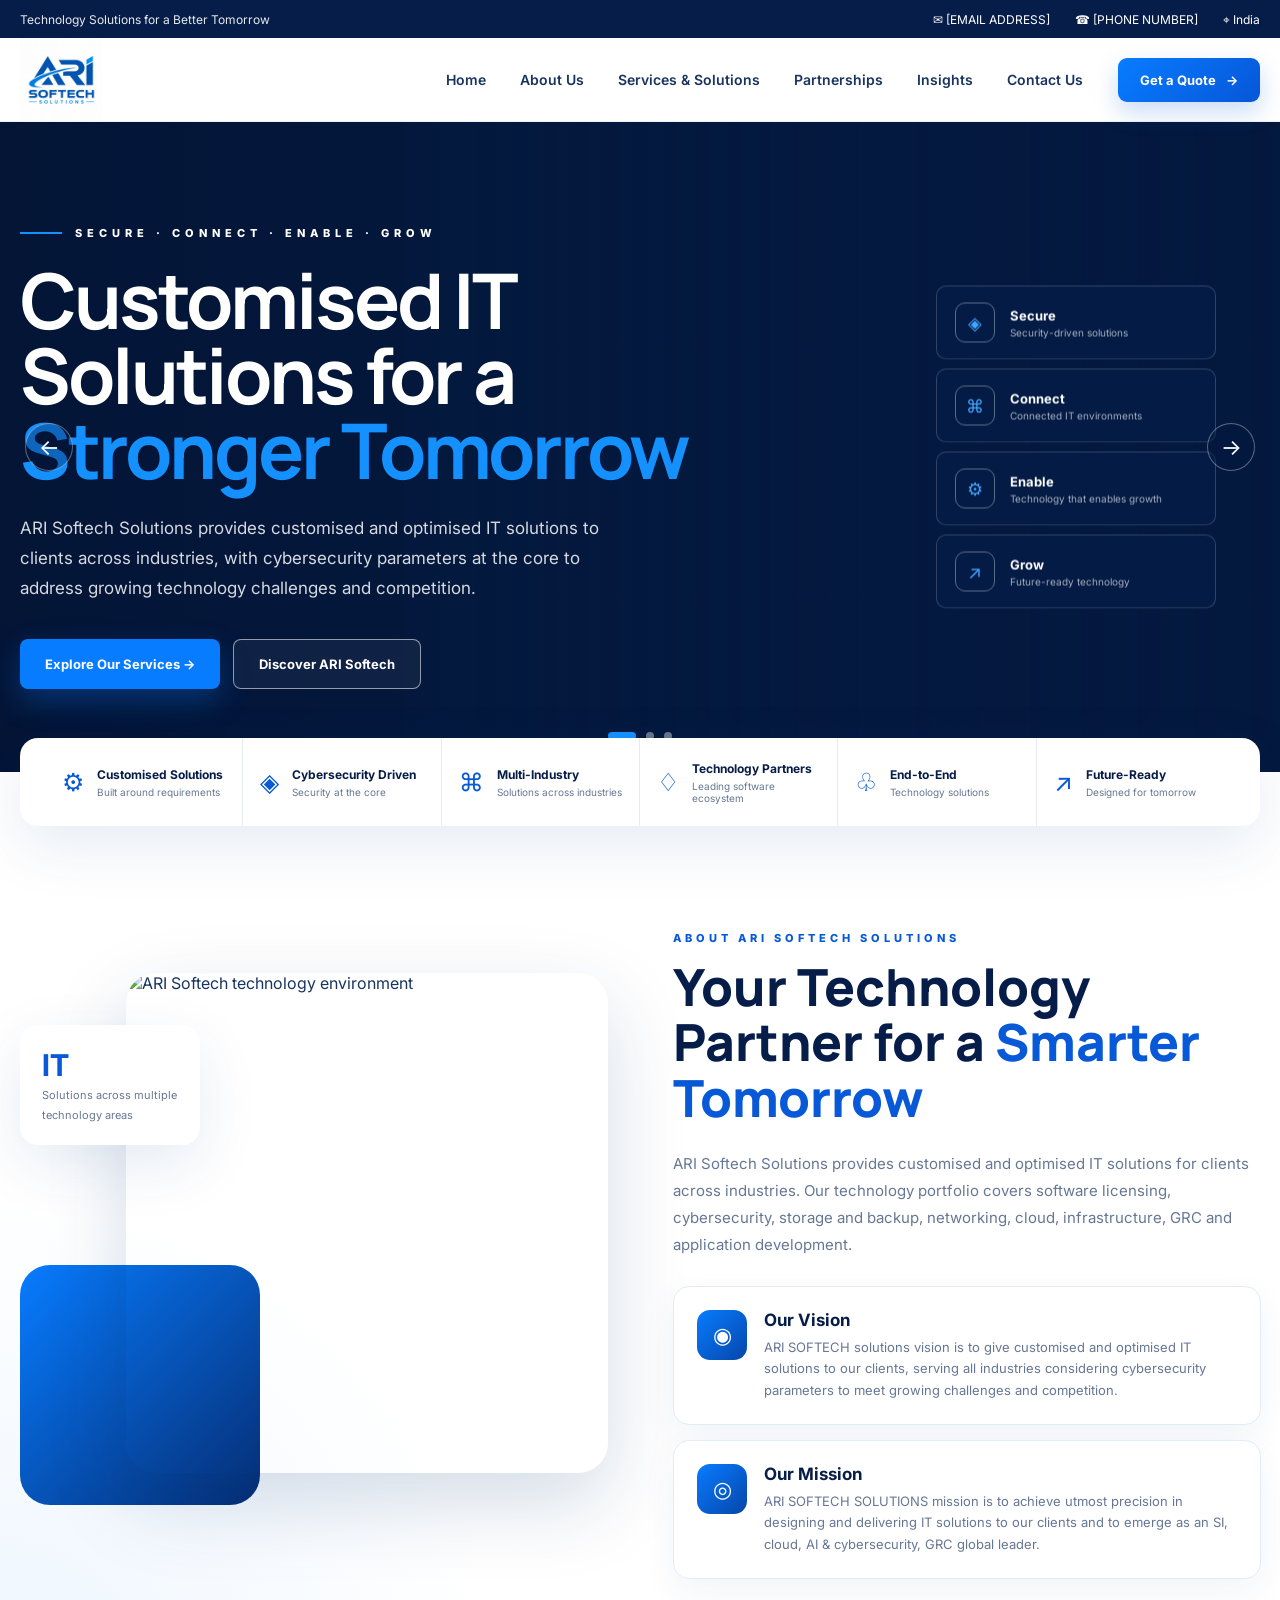
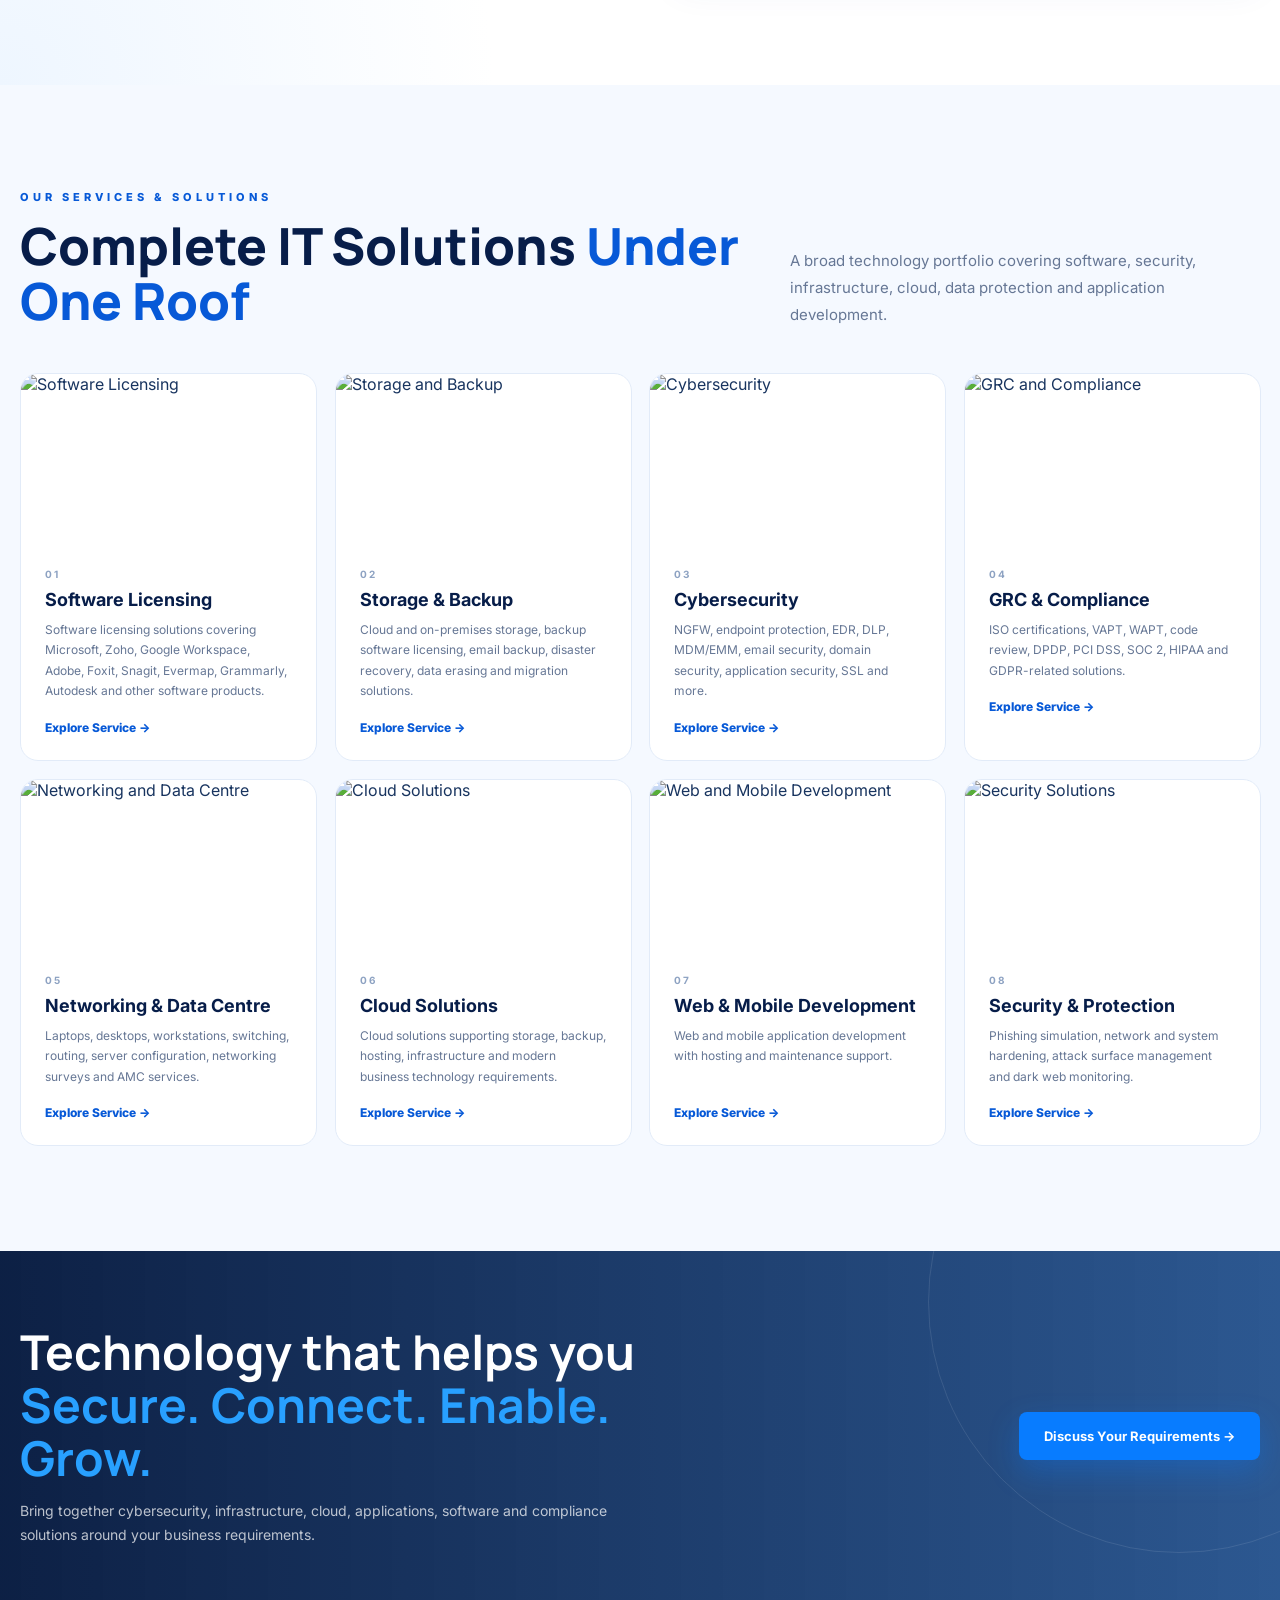
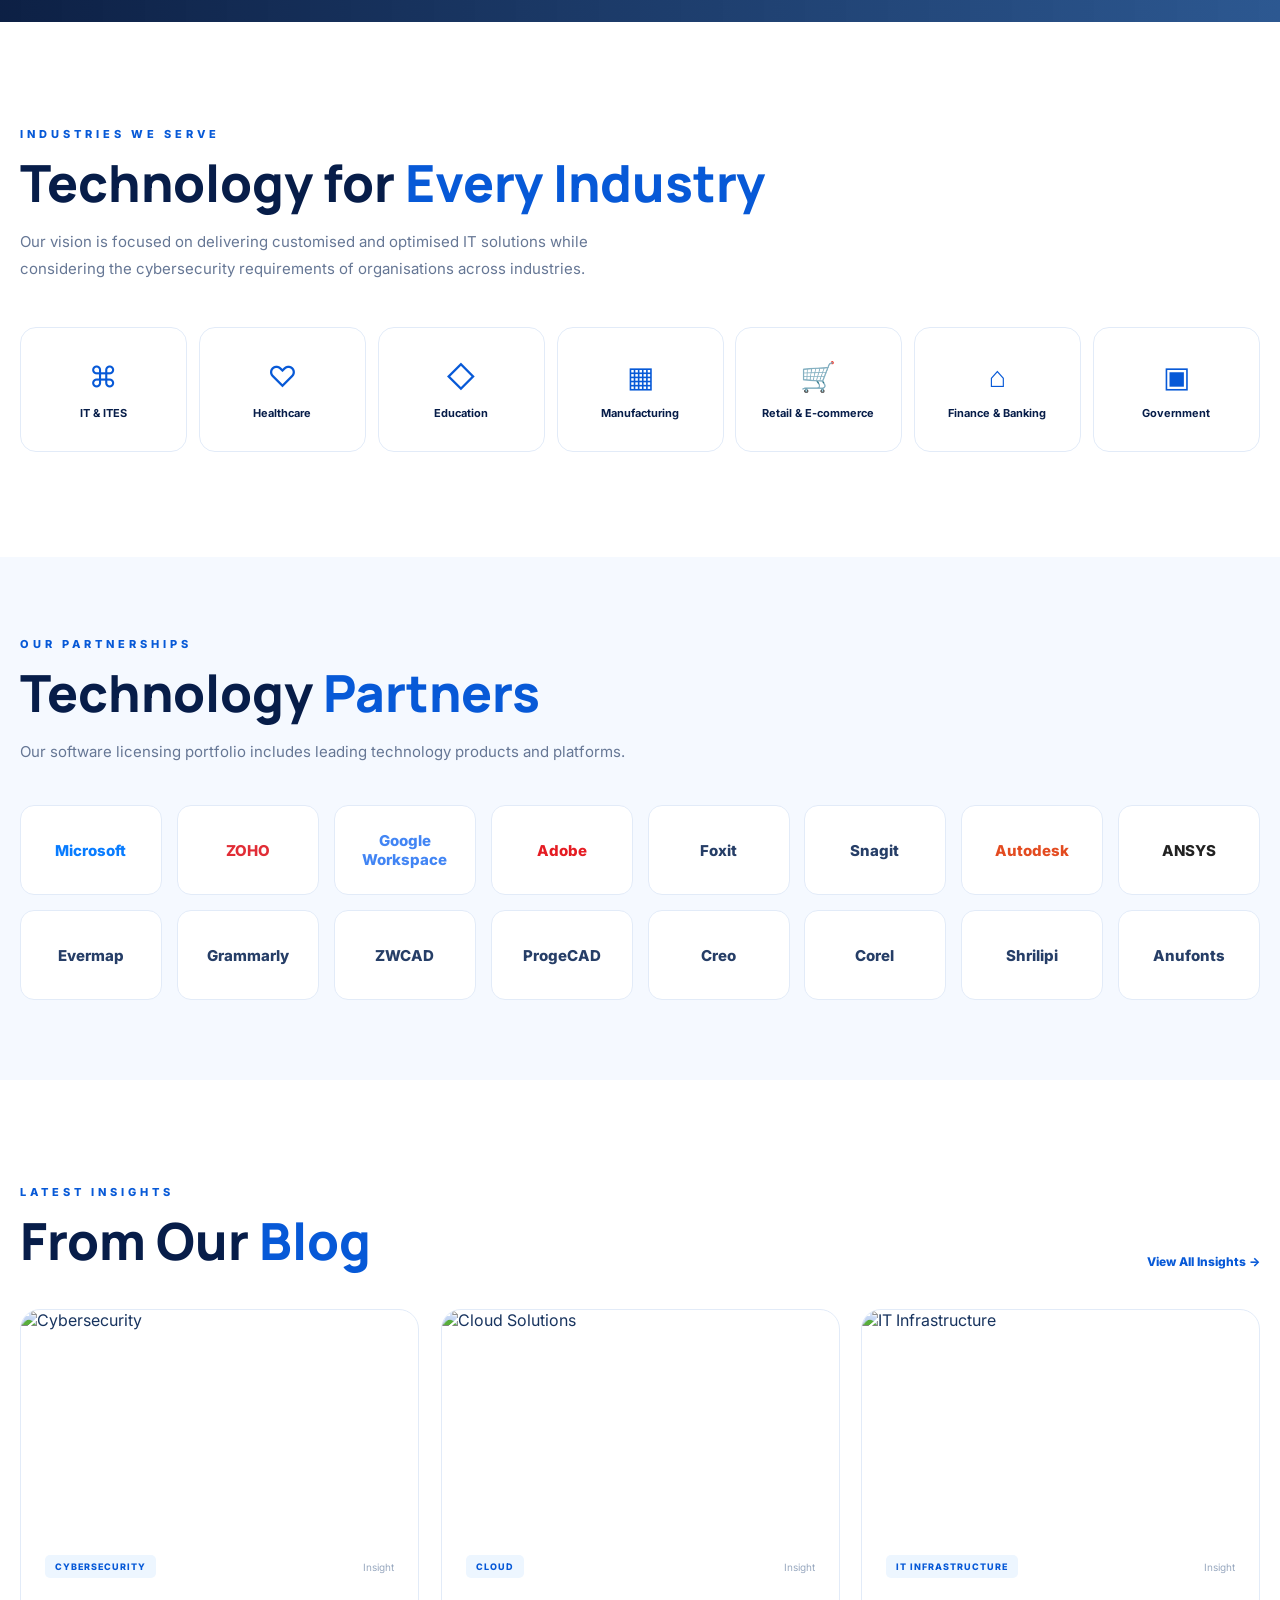
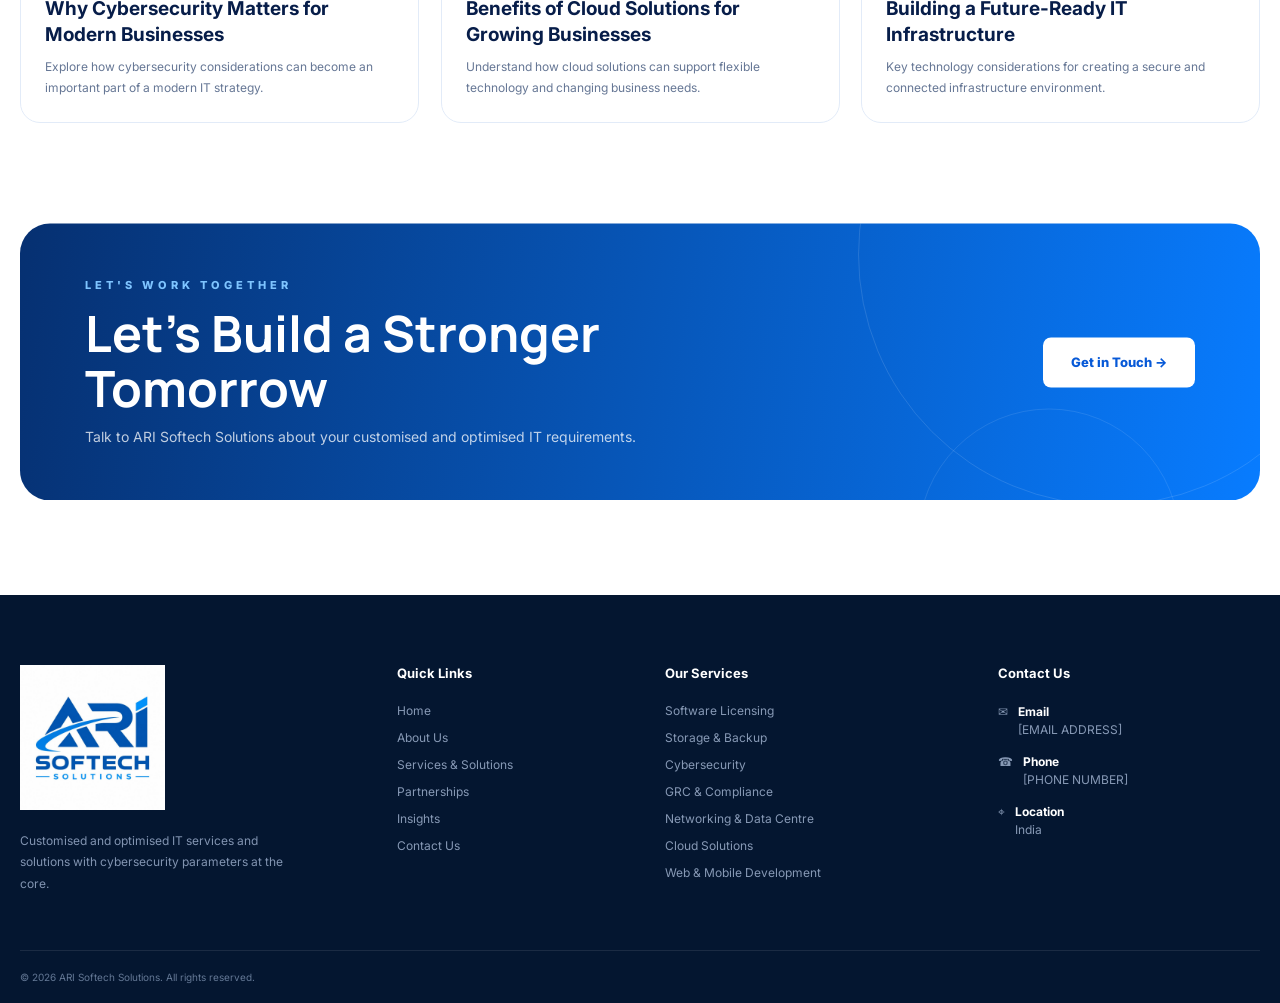
==== index.html @ 176eca0f "first commit" ====
<!DOCTYPE html>
<html lang="en">
<head>
<meta charset="UTF-8">
<meta name="viewport" content="width=device-width, initial-scale=1.0">

<title>ARI Softech Solutions | IT Solutions, Cybersecurity & Cloud</title>

<meta name="description"
content="ARI Softech Solutions provides customised and optimised IT solutions across software licensing, cybersecurity, cloud, infrastructure, GRC and application development.">

<link rel="preconnect" href="https://fonts.googleapis.com">
<link rel="preconnect" href="https://fonts.gstatic.com" crossorigin>
<link href="https://fonts.googleapis.com/css2?family=Inter:wght@400;500;600;700;800&family=Manrope:wght@500;600;700;800&display=swap" rel="stylesheet">

<style>

/* =========================================================
   ROOT
========================================================= */

:root{
    --primary:#0759d7;
    --primary-dark:#06347e;
    --blue:#087cff;
    --navy:#071d49;
    --dark:#061735;
    --text:#18345f;
    --muted:#667795;
    --light:#f4f8ff;
    --white:#ffffff;
    --border:#e2ebf8;
    --shadow:0 20px 60px rgba(7,65,145,.10);
    --radius:22px;
    --container:1240px;
}

*{
    margin:0;
    padding:0;
    box-sizing:border-box;
}

html{
    scroll-behavior:smooth;
}

body{
    font-family:"Inter",sans-serif;
    color:var(--text);
    background:#fff;
    overflow-x:hidden;
}

img{
    max-width:100%;
    display:block;
}

a{
    text-decoration:none;
    color:inherit;
}

button{
    font-family:inherit;
}

.container{
    width:min(var(--container), calc(100% - 40px));
    margin:auto;
}

.section{
    padding:105px 0;
}

.section-label{
    color:var(--primary);
    font-size:11px;
    font-weight:800;
    letter-spacing:4px;
    text-transform:uppercase;
    margin-bottom:14px;
}

.section-title{
    font-family:"Manrope",sans-serif;
    font-size:clamp(32px,4vw,52px);
    line-height:1.08;
    color:var(--navy);
    font-weight:800;
}

.section-title span{
    color:var(--primary);
}

.section-text{
    color:var(--muted);
    line-height:1.8;
    font-size:15px;
}


/* =========================================================
   TOP BAR
========================================================= */

.topbar{
    height:38px;
    background:var(--navy);
    color:#fff;
    font-size:12px;
}

.topbar-inner{
    height:100%;
    display:flex;
    align-items:center;
    justify-content:space-between;
}

.top-left{
    opacity:.9;
}

.top-right{
    display:flex;
    gap:25px;
    align-items:center;
}

.top-right span{
    display:flex;
    gap:7px;
    align-items:center;
}


/* =========================================================
   NAVBAR
========================================================= */

.navbar{
    height:84px;
    background:#fff;
    position:sticky;
    top:0;
    z-index:1000;
    border-bottom:1px solid #edf2f8;
    transition:
        height .35s ease,
        box-shadow .35s ease,
        background .35s ease;
}

.nav-inner{
    height:100%;
    display:flex;
    align-items:center;
    justify-content:space-between;
}

.logo{
    width: 83px;
    display:flex;
}

.logo img{
    width:100%;
    height:auto;
}

.nav-links{
    display:flex;
    align-items:center;
    gap:34px;
    margin-left:auto;
    margin-right:35px;
}

.nav-links a{
    font-size:14px;
    font-weight:600;
    color:#18345f;
    position:relative;
    padding:32px 0;
}

.nav-links a::after{
    content:"";
    position:absolute;
    left:0;
    bottom:23px;
    width:0;
    height:3px;
    background:var(--primary);
    border-radius:5px;
    transition:.3s;
}

.nav-links a:hover,
.nav-links a.active{
    color:var(--primary);
}

.nav-links a:hover::after,
.nav-links a.active::after{
    width:100%;
}

.nav-cta{
    display:inline-flex;
    align-items:center;
    gap:10px;
    background:linear-gradient(135deg,#087cff,#0756d8);
    color:#fff;
    padding:14px 22px;
    border-radius:9px;
    font-size:13px;
    font-weight:700;
    box-shadow:0 10px 25px rgba(7,89,215,.22);
    transition:.3s;
}

.nav-cta:hover{
    transform:translateY(-2px);
    box-shadow:0 15px 30px rgba(7,89,215,.3);
}

.menu-toggle{
    display:none;
    width:44px;
    height:44px;
    border:1px solid var(--border);
    background:#fff;
    border-radius:10px;
    cursor:pointer;
}

.menu-toggle span{
    display:block;
    width:21px;
    height:2px;
    background:var(--navy);
    margin:5px auto;
}


/* =========================================================
   HERO SLIDER
========================================================= */

.hero{
    position:relative;
    min-height:650px;
    overflow:hidden;
    background:#061a42;
}

.hero-slide{
    position:absolute;
    inset:0;
    opacity:0;
    visibility:hidden;
    transition:opacity .7s ease;
}

.hero-slide.active{
    opacity:1;
    visibility:visible;
}

.hero-bg{
    position:absolute;
    inset:0;
    background-size:cover;
    background-position:center;
    transform:scale(1.02);
}

.hero-bg::after{
    content:"";
    position:absolute;
    inset:0;
    background:
        linear-gradient(90deg,
        rgba(4,20,53,.97) 0%,
        rgba(4,25,61,.92) 38%,
        rgba(4,25,61,.40) 67%,
        rgba(4,25,61,.72) 100%);
}

.hero-content{
    position:relative;
    z-index:2;
    min-height:650px;
    display:flex;
    align-items:center;
}

.hero-copy{
    width:58%;
    color:#fff;
    padding-top:20px;
}

.hero-label{
    display:flex;
    align-items:center;
    gap:13px;
    font-size:11px;
    font-weight:800;
    letter-spacing:5px;
    text-transform:uppercase;
    margin-bottom:22px;
}

.hero-label::before{
    content:"";
    width:42px;
    height:2px;
    background:#1590ff;
}

.hero h1{
    font-family:"Manrope",sans-serif;
    font-size:clamp(44px,6vw,78px);
    line-height:.98;
    letter-spacing:-3px;
    margin-bottom:27px;
    max-width:800px;
}

.hero h1 span{
    color:#1591ff;
}

.hero-description{
    font-size:17px;
    line-height:1.75;
    max-width:620px;
    color:rgba(255,255,255,.84);
    margin-bottom:35px;
}

.hero-buttons{
    display:flex;
    gap:13px;
    flex-wrap:wrap;
}

.btn{
    display:inline-flex;
    align-items:center;
    justify-content:center;
    gap:11px;
    padding:16px 25px;
    border-radius:8px;
    font-size:13px;
    font-weight:700;
    transition:.3s;
}

.btn-primary{
    background:#087cff;
    color:#fff;
    box-shadow:0 12px 30px rgba(8,124,255,.3);
}

.btn-primary:hover{
    background:#0b6ee0;
    transform:translateY(-2px);
}

.btn-outline{
    border:1px solid rgba(255,255,255,.55);
    color:#fff;
    background:rgba(255,255,255,.05);
}

.btn-outline:hover{
    background:#fff;
    color:var(--navy);
}

.hero-feature-panel{
    position:absolute;
    right:5%;
    top:50%;
    transform:translateY(-50%);
    width:280px;
    z-index:4;
}

.hero-feature{
    display:flex;
    align-items:center;
    gap:15px;
    padding:16px 18px;
    margin:9px 0;
    border:1px solid rgba(255,255,255,.18);
    background:rgba(5,32,78,.45);
    backdrop-filter:blur(12px);
    border-radius:10px;
    color:#fff;
}

.feature-icon{
    width:40px;
    height:40px;
    border:1px solid rgba(255,255,255,.35);
    display:grid;
    place-items:center;
    border-radius:10px;
    color:#42a5ff;
    font-size:18px;
}

.hero-feature strong{
    font-size:13px;
    display:block;
}

.hero-feature small{
    display:block;
    color:rgba(255,255,255,.65);
    margin-top:3px;
    font-size:10px;
}

.slider-controls{
    position:absolute;
    z-index:10;
    left:50%;
    bottom:32px;
    transform:translateX(-50%);
    display:flex;
    align-items:center;
    gap:10px;
}

.slider-dot{
    width:8px;
    height:8px;
    border:0;
    border-radius:50%;
    background:rgba(255,255,255,.4);
    cursor:pointer;
    transition:.3s;
}

.slider-dot.active{
    width:28px;
    border-radius:10px;
    background:#1591ff;
}

.slider-arrow{
    position:absolute;
    top:50%;
    transform:translateY(-50%);
    width:48px;
    height:48px;
    border-radius:50%;
    border:1px solid rgba(255,255,255,.35);
    background:rgba(0,25,65,.35);
    color:#fff;
    z-index:10;
    cursor:pointer;
    font-size:22px;
}

.slider-prev{
    left:25px;
}

.slider-next{
    right:25px;
}


/* =========================================================
   TRUST STRIP
========================================================= */

.trust-strip{
    position:relative;
    z-index:20;
    margin-top:-34px;
}

.trust-box{
    background:#fff;
    border-radius:18px;
    box-shadow:var(--shadow);
    padding:0 25px;
    display:grid;
    grid-template-columns:repeat(6,1fr);
}

.trust-item{
    min-height:88px;
    display:flex;
    align-items:center;
    gap:13px;
    padding:17px;
    border-right:1px solid var(--border);
}

.trust-item:last-child{
    border:0;
}

.trust-icon{
    color:var(--primary);
    font-size:25px;
}

.trust-item strong{
    display:block;
    color:var(--navy);
    font-size:12px;
}

.trust-item span{
    display:block;
    color:var(--muted);
    font-size:10px;
    margin-top:4px;
}


/* =========================================================
   ABOUT / VISION MISSION
========================================================= */

.about-section{
    background:
        radial-gradient(circle at 0% 100%,#eef6ff 0,transparent 32%),
        #fff;
}

.about-grid{
    display:grid;
    grid-template-columns:1fr 1fr;
    gap:65px;
    align-items:center;
}

.about-image{
    position:relative;
    min-height:550px;
}

.about-main-image{
    width:82%;
    height:500px;
    object-fit:cover;
    border-radius:30px;
    margin-left:auto;
    box-shadow:0 30px 80px rgba(4,52,112,.17);
}

.about-shape{
    position:absolute;
    left:0;
    bottom:25px;
    width:240px;
    height:240px;
    background:linear-gradient(135deg,#087cff,#052d74);
    border-radius:30px;
    z-index:-1;
}

.about-badge{
    position:absolute;
    left:0;
    top:45px;
    width:180px;
    padding:22px;
    background:#fff;
    border-radius:18px;
    box-shadow:var(--shadow);
}

.about-badge strong{
    font-size:30px;
    color:var(--primary);
    display:block;
}

.about-badge span{
    font-size:11px;
    color:var(--muted);
}

.about-copy .section-text{
    margin:25px 0 28px;
}

.vision-mission{
    display:grid;
    gap:15px;
    margin-top:28px;
}

.vm-card{
    display:flex;
    gap:17px;
    padding:23px;
    background:#fff;
    border:1px solid var(--border);
    border-radius:16px;
    box-shadow:0 12px 35px rgba(10,60,130,.06);
}

.vm-icon{
    min-width:50px;
    height:50px;
    display:grid;
    place-items:center;
    color:#fff;
    background:linear-gradient(135deg,#087cff,#0646aa);
    border-radius:13px;
    font-size:22px;
}

.vm-card h3{
    color:var(--navy);
    font-size:17px;
    margin-bottom:7px;
}

.vm-card p{
    color:var(--muted);
    font-size:13px;
    line-height:1.65;
}


/* =========================================================
   SERVICES
========================================================= */

.services-section{
    background:#f5f9ff;
}

.services-head{
    display:flex;
    justify-content:space-between;
    align-items:flex-end;
    gap:30px;
    margin-bottom:45px;
}

.services-head .section-text{
    max-width:470px;
}

.services-grid{
    display:grid;
    grid-template-columns:repeat(4,1fr);
    gap:18px;
}

.service-card{
    background:#fff;
    border:1px solid var(--border);
    border-radius:18px;
    overflow:hidden;
    transition:.35s;
    position:relative;
}

.service-card:hover{
    transform:translateY(-8px);
    box-shadow:var(--shadow);
    border-color:#c9defa;
}

.service-image{
    height:170px;
    overflow:hidden;
    position:relative;
}

.service-image img{
    width:100%;
    height:100%;
    object-fit:cover;
    transition:.5s;
}

.service-card:hover .service-image img{
    transform:scale(1.08);
}

.service-body{
    padding:24px;
}

.service-number{
    font-size:10px;
    color:#8da2c2;
    letter-spacing:2px;
    font-weight:700;
}

.service-body h3{
    font-size:18px;
    color:var(--navy);
    margin:9px 0 10px;
}

.service-body p{
    color:var(--muted);
    font-size:12px;
    line-height:1.7;
    min-height:61px;
}

.service-link{
    margin-top:18px;
    color:var(--primary);
    font-size:12px;
    font-weight:800;
    display:inline-flex;
    align-items:center;
    gap:8px;
}


/* =========================================================
   DARK SOLUTION BANNER
========================================================= */

.solution-banner{
    background:
        linear-gradient(90deg,rgba(3,23,61,.96),rgba(4,56,124,.84)),
        url("https://images.unsplash.com/photo-1558494949-ef010cbdcc31?auto=format&fit=crop&w=1800&q=85")
        center/cover;
    color:#fff;
    padding:75px 0;
    position:relative;
    overflow:hidden;
}

.solution-banner::after{
    content:"";
    position:absolute;
    width:500px;
    height:500px;
    border:1px solid rgba(255,255,255,.1);
    border-radius:50%;
    right:-150px;
    top:-200px;
}

.solution-grid{
    position:relative;
    z-index:2;
    display:flex;
    justify-content:space-between;
    align-items:center;
    gap:40px;
}

.solution-grid h2{
    font-family:"Manrope";
    font-size:clamp(30px,4vw,48px);
    max-width:700px;
    line-height:1.1;
}

.solution-grid h2 span{
    color:#28a0ff;
}

.solution-grid p{
    max-width:600px;
    margin-top:15px;
    color:rgba(255,255,255,.72);
    line-height:1.7;
    font-size:14px;
}


/* =========================================================
   INDUSTRIES
========================================================= */

.industries{
    background:#fff;
}

.industry-grid{
    margin-top:45px;
    display:grid;
    grid-template-columns:repeat(7,1fr);
    gap:12px;
}

.industry{
    min-height:125px;
    padding:18px 10px;
    display:flex;
    flex-direction:column;
    align-items:center;
    justify-content:center;
    text-align:center;
    border:1px solid var(--border);
    border-radius:16px;
    transition:.3s;
}

.industry:hover{
    border-color:#9cc8ff;
    transform:translateY(-5px);
    box-shadow:var(--shadow);
}

.industry-icon{
    font-size:29px;
    color:var(--primary);
    margin-bottom:12px;
}

.industry span{
    color:var(--navy);
    font-size:11px;
    font-weight:700;
}


/* =========================================================
   PARTNERS
========================================================= */

.partners{
    padding:80px 0;
    background:#f5f9ff;
}

.partner-grid{
    display:grid;
    grid-template-columns:repeat(8,1fr);
    gap:15px;
    margin-top:40px;
}

.partner{
    height:90px;
    background:#fff;
    border:1px solid var(--border);
    border-radius:14px;
    display:flex;
    align-items:center;
    justify-content:center;
    text-align:center;
    padding:15px;
    font-weight:800;
    color:#263e67;
    font-size:15px;
}

.partner.microsoft{
    color:#087cff;
}

.partner.zoho{
    color:#e12d36;
}

.partner.google{
    color:#4285f4;
}

.partner.adobe{
    color:#e51c23;
}

.partner.autodesk{
    color:#e34b20;
}

.partner.ansys{
    color:#222;
}


/* =========================================================
   BLOG
========================================================= */

.blog-section{
    background:#fff;
}

.blog-head{
    display:flex;
    justify-content:space-between;
    align-items:flex-end;
    margin-bottom:40px;
}

.blog-grid{
    display:grid;
    grid-template-columns:repeat(3,1fr);
    gap:22px;
}

.blog-card{
    border:1px solid var(--border);
    border-radius:20px;
    overflow:hidden;
    background:#fff;
    transition:.35s;
}

.blog-card:hover{
    transform:translateY(-7px);
    box-shadow:var(--shadow);
}

.blog-image{
    height:220px;
    overflow:hidden;
}

.blog-image img{
    width:100%;
    height:100%;
    object-fit:cover;
    transition:.5s;
}

.blog-card:hover .blog-image img{
    transform:scale(1.06);
}

.blog-content{
    padding:24px;
}

.blog-tag{
    display:inline-block;
    color:var(--primary);
    background:#edf6ff;
    padding:6px 10px;
    border-radius:5px;
    font-size:9px;
    letter-spacing:1px;
    font-weight:800;
}

.blog-date{
    float:right;
    color:#98a8bf;
    font-size:10px;
    margin-top:7px;
}

.blog-content h3{
    clear:both;
    color:var(--navy);
    font-size:19px;
    line-height:1.35;
    margin:18px 0 10px;
}

.blog-content p{
    color:var(--muted);
    font-size:12px;
    line-height:1.7;
}

.blog-read{
    display:inline-flex;
    margin-top:17px;
    color:var(--primary);
    font-size:12px;
    font-weight:800;
    gap:8px;
}


/* =========================================================
   CTA
========================================================= */

.cta{
    padding:0 0 90px;
}

.cta-box{
    min-height:260px;
    border-radius:30px;
    overflow:hidden;
    padding:55px 65px;
    background:
        linear-gradient(100deg,#063071,#087cff);
    color:#fff;
    display:flex;
    justify-content:space-between;
    align-items:center;
    position:relative;
}

.cta-box::before{
    content:"";
    position:absolute;
    width:500px;
    height:500px;
    border:1px solid rgba(255,255,255,.12);
    border-radius:50%;
    right:-100px;
    top:-220px;
}

.cta-content{
    position:relative;
    z-index:2;
}

.cta-content .section-label{
    color:#7ec4ff;
}

.cta-content h2{
    font-family:"Manrope";
    font-size:clamp(30px,4vw,50px);
    max-width:650px;
    line-height:1.1;
}

.cta-content p{
    margin-top:12px;
    color:rgba(255,255,255,.75);
    font-size:14px;
}

.cta-button{
    position:relative;
    z-index:2;
    background:#fff;
    color:var(--primary);
    padding:17px 28px;
    border-radius:8px;
    font-weight:800;
    font-size:13px;
}


/* =========================================================
   FOOTER
========================================================= */

.footer{
    background:#041630;
    color:#fff;
    padding:70px 0 0;
}

.footer-grid{display:grid;grid-template-columns:1.5fr 1fr 1.3fr 1.2fr;gap:50px;padding-bottom:55px}
.footer-logo{width:145px;margin-bottom:20px}
.footer-description{color:#8294b1;font-size:12px;line-height:1.8;max-width:290px}


.footer h4{
    font-size:13px;
    margin-bottom:22px;
    color:#fff;
}

.footer-links{
    display:grid;
    gap:12px;
}

.footer-links a{
    color:#8799b5;
    font-size:12px;
    transition:.3s;
}

.footer-links a:hover{
    color:#45a5ff;
}

.footer-contact{
    display:grid;
    gap:14px;
}

.footer-contact div{
    display:flex;
    gap:10px;
    color:#8799b5;
    font-size:12px;
    line-height:1.5;
}

.footer-contact strong{
    color:#fff;
    font-size:12px;
}

.footer-bottom{
    border-top:1px solid rgba(255,255,255,.09);
    padding:20px 0;
    display:flex;
    justify-content:space-between;
    color:#647895;
    font-size:10px;
}

.footer-bottom-links{
    display:flex;
    gap:20px;
}


/* =========================================================
   MOBILE FLOAT BUTTON
========================================================= */

.back-top{
    position:fixed;
    right:20px;
    bottom:20px;
    width:45px;
    height:45px;
    border:0;
    border-radius:50%;
    background:var(--primary);
    color:#fff;
    cursor:pointer;
    z-index:999;
    box-shadow:0 10px 25px rgba(7,89,215,.3);
    opacity:0;
    visibility:hidden;
    transition:.3s;
}

.back-top.show{
    opacity:1;
    visibility:visible;
}


/* =========================================================
   RESPONSIVE
========================================================= */

@media(max-width:1100px){

    .nav-links{
        gap:20px;
        margin-right:20px;
    }

    .hero-feature-panel{
        right:3%;
        width:230px;
    }

    .hero-copy{
        width:65%;
    }

    .services-grid{
        grid-template-columns:repeat(3,1fr);
    }

    .industry-grid{
        grid-template-columns:repeat(4,1fr);
    }

    .partner-grid{
        grid-template-columns:repeat(4,1fr);
    }

}

@media(max-width:900px){

    .topbar{
        display:none;
    }

    .navbar{
        height:75px;
    }

    .logo{
        width:75px;
    }

    .menu-toggle{
        display:block;
    }

    .nav-cta{
        display:none;
    }

    .nav-links{
        position:absolute;
        left:0;
        right:0;
        top:75px;
        background:#fff;
        display:none;
        flex-direction:column;
        align-items:stretch;
        gap:0;
        margin:0;
        padding:10px 20px 20px;
        border-top:1px solid var(--border);
        box-shadow:0 20px 30px rgba(0,0,0,.08);
    }

    .nav-links.open{
        display:flex;
    }

    .nav-links a{
        padding:15px 5px;
        border-bottom:1px solid #eef3f9;
    }

    .nav-links a::after{
        display:none;
    }

    .hero,
    .hero-content{
        min-height:680px;
    }

    .hero-copy{
        width:100%;
        padding-right:100px;
    }

    .hero-feature-panel{
        display:none;
    }

    .trust-box{
        grid-template-columns:repeat(3,1fr);
    }

    .trust-item:nth-child(3){
        border-right:0;
    }

    .about-grid{
        grid-template-columns:1fr;
    }

    .about-image{
        order:2;
    }

    .services-grid{
        grid-template-columns:repeat(2,1fr);
    }

    .solution-grid{
        flex-direction:column;
        align-items:flex-start;
    }

    .footer-grid{
        grid-template-columns:repeat(2,1fr);
    }

}

@media(max-width:600px){

      .logo{
        width:60px;
    }

    .container{
        width:min(100% - 28px, var(--container));
    }

    .section{
        padding:70px 0;
    }

    .hero,
    .hero-content{
        min-height:680px;
    }

    .hero-bg::after{
        background:
            linear-gradient(180deg,
            rgba(3,22,55,.95) 0%,
            rgba(3,28,67,.85) 55%,
            rgba(3,28,67,.94) 100%);
    }

    .hero-content{
        align-items:flex-start;
        padding-top:105px;
    }

    .hero-copy{
        padding-right:0;
        width:100%;
    }

    .hero h1{
        font-size:43px;
        letter-spacing:-1.8px;
        line-height:1.02;
    }

    .hero-description{
        font-size:14px;
        line-height:1.65;
    }

    .hero-buttons{
        flex-direction:column;
        align-items:stretch;
    }

    .hero-buttons .btn{
        width:100%;
    }

    .slider-arrow{
        width:40px;
        height:40px;
    }

    .slider-prev{
        left:12px;
    }

    .slider-next{
        right:12px;
    }

    .trust-strip{
        margin-top:-25px;
    }

    .trust-box{
        grid-template-columns:repeat(2,1fr);
        padding:8px;
    }

    .trust-item{
        min-height:75px;
        padding:12px 8px;
        border-bottom:1px solid var(--border);
        border-right:1px solid var(--border);
    }

    .trust-item:nth-child(2n){
        border-right:0;
    }

    .trust-item:nth-last-child(-n+2){
        border-bottom:0;
    }

    .trust-item strong{
        font-size:10px;
    }

    .trust-item span{
        font-size:9px;
    }

    .about-grid{
        gap:35px;
    }

    .about-image{
        min-height:390px;
    }

    .about-main-image{
        height:370px;
        width:85%;
    }

    .about-shape{
        width:150px;
        height:150px;
    }

    .about-badge{
        width:145px;
        padding:15px;
        top:20px;
    }

    .about-badge strong{
        font-size:23px;
    }

    .services-head,
    .blog-head{
        flex-direction:column;
        align-items:flex-start;
    }

    .services-grid{
        grid-template-columns:1fr;
    }

    .service-image{
        height:200px;
    }

    .industry-grid{
        grid-template-columns:repeat(2,1fr);
    }

    .partner-grid{
        grid-template-columns:repeat(2,1fr);
    }

    .blog-grid{
        grid-template-columns:1fr;
    }

    .blog-image{
        height:220px;
    }

    .cta-box{
        padding:38px 25px;
        flex-direction:column;
        align-items:flex-start;
        gap:28px;
        border-radius:22px;
    }

    .footer-grid{
        grid-template-columns:1fr;
        gap:35px;
    }

    .footer-bottom{
        flex-direction:column;
        gap:13px;
    }

    .footer-bottom-links{
        flex-wrap:wrap;
    }

}


/* =========================================================
   EXTRA SMALL
========================================================= */

@media(max-width:380px){

    .hero h1{
        font-size:38px;
    }

    .section-title{
        font-size:31px;
    }

    .industry-grid{
        gap:8px;
    }

    .industry{
        min-height:110px;
    }

}

/* =========================================================
   PREMIUM ANIMATIONS
========================================================= */

/* Reveal animation */
.reveal{
    opacity:0;
    transform:translateY(45px);
    transition:
        opacity .8s ease,
        transform .8s cubic-bezier(.22,1,.36,1);
}

.reveal.active{
    opacity:1;
    transform:translateY(0);
}


/* Reveal from left */
.reveal-left{
    opacity:0;
    transform:translateX(-60px);
    transition:
        opacity .9s ease,
        transform .9s cubic-bezier(.22,1,.36,1);
}

.reveal-left.active{
    opacity:1;
    transform:translateX(0);
}


/* Reveal from right */
.reveal-right{
    opacity:0;
    transform:translateX(60px);
    transition:
        opacity .9s ease,
        transform .9s cubic-bezier(.22,1,.36,1);
}

.reveal-right.active{
    opacity:1;
    transform:translateX(0);
}


/* =========================================================
   HERO PARALLAX
========================================================= */

.hero-bg{
    transition:
        transform 1.2s cubic-bezier(.22,1,.36,1);
}

.hero-slide.active .hero-bg{
    animation:heroZoom 7s ease-out forwards;
}

@keyframes heroZoom{

    from{
        transform:scale(1.04);
    }

    to{
        transform:scale(1.10);
    }

}


/* Hero content entrance */

.hero-slide.active .hero-label{
    animation:
        heroFadeUp .8s .15s both
        cubic-bezier(.22,1,.36,1);
}

.hero-slide.active h1{
    animation:
        heroFadeUp .9s .25s both
        cubic-bezier(.22,1,.36,1);
}

.hero-slide.active .hero-description{
    animation:
        heroFadeUp .9s .4s both
        cubic-bezier(.22,1,.36,1);
}

.hero-slide.active .hero-buttons{
    animation:
        heroFadeUp .9s .55s both
        cubic-bezier(.22,1,.36,1);
}

@keyframes heroFadeUp{

    from{
        opacity:0;
        transform:translateY(35px);
    }

    to{
        opacity:1;
        transform:translateY(0);
    }

}


/* =========================================================
   FLOATING HERO FEATURES
========================================================= */

.hero-feature-panel{
    animation:panelFloat 5s ease-in-out infinite;
}

@keyframes panelFloat{

    0%,
    100%{
        transform:translateY(-50%);
    }

    50%{
        transform:translateY(calc(-50% - 12px));
    }

}


/* =========================================================
   FLOATING DECORATION
========================================================= */

.about-shape{
    animation:
        aboutShapeFloat
        7s
        ease-in-out
        infinite;
}

@keyframes aboutShapeFloat{

    0%,
    100%{
        transform:translateY(0) rotate(0deg);
    }

    50%{
        transform:translateY(-18px) rotate(4deg);
    }

}


/* =========================================================
   CARD HOVER
========================================================= */

.service-card,
.blog-card,
.vm-card,
.industry,
.partner{
    will-change:transform;
}


/* Service image overlay */

.service-image::after{
    content:"";
    position:absolute;
    inset:0;
    background:linear-gradient(
        135deg,
        rgba(8,124,255,.15),
        transparent 60%
    );
    opacity:0;
    transition:.4s;
}

.service-card:hover .service-image::after{
    opacity:1;
}


/* =========================================================
   PARTNER HOVER
========================================================= */

.partner{
    transition:
        transform .35s ease,
        box-shadow .35s ease,
        border-color .35s ease;
}

.partner:hover{
    transform:
        translateY(-7px)
        scale(1.02);
}


/* =========================================================
   INDUSTRY ICON ANIMATION
========================================================= */

.industry:hover .industry-icon{
    animation:
        iconBounce
        .6s
        ease;
}

@keyframes iconBounce{

    0%{
        transform:scale(1);
    }

    40%{
        transform:scale(1.25) rotate(-5deg);
    }

    70%{
        transform:scale(.95) rotate(3deg);
    }

    100%{
        transform:scale(1);
    }

}


/* =========================================================
   CTA GLOW
========================================================= */

.cta-box{
    overflow:hidden;
}

.cta-box::after{
    content:"";
    position:absolute;
    width:260px;
    height:260px;
    border-radius:50%;
    border:1px solid rgba(255,255,255,.10);
    right:80px;
    bottom:-170px;
    animation:
        ctaPulse
        5s
        ease-in-out
        infinite;
}

@keyframes ctaPulse{

    0%,
    100%{
        transform:scale(1);
        opacity:.5;
    }

    50%{
        transform:scale(1.25);
        opacity:1;
    }

}


/* =========================================================
   SHIMMER EFFECT
========================================================= */

.btn-primary{
    position:relative;
    overflow:hidden;
}

.btn-primary::after{
    content:"";
    position:absolute;
    top:0;
    left:-120%;
    width:70%;
    height:100%;
    background:
        linear-gradient(
            90deg,
            transparent,
            rgba(255,255,255,.35),
            transparent
        );
    transform:skewX(-20deg);
    transition:.6s;
}

.btn-primary:hover::after{
    left:140%;
}


/* =========================================================
   SCROLL PROGRESS
========================================================= */

.scroll-progress{
    position:fixed;
    top:0;
    left:0;
    width:0;
    height:3px;
    background:#087cff;
    z-index:9999;
    box-shadow:0 0 12px rgba(8,124,255,.7);
}


/* =========================================================
   MOUSE PARALLAX ELEMENTS
========================================================= */

.parallax-element{
    will-change:transform;
    transition:transform .15s linear;
}


/* =========================================================
   PREMIUM SCROLL EFFECTS
========================================================= */

.navbar.scrolled{
    height:72px;
    background:rgba(255,255,255,.94);
    backdrop-filter:blur(14px);
    -webkit-backdrop-filter:blur(14px);
    box-shadow:0 10px 35px rgba(4,35,80,.10);
}

.navbar.scrolled .nav-links a{
    padding:26px 0;
}

.navbar.scrolled .nav-links a::after{
    bottom:18px;
}


/* Logo size animation on scroll */
.logo {
    width: 83px;
    transition: width 0.35s ease, transform 0.35s ease;
}

.logo img {
    width: 100%;
    height: auto;
    transition: transform 0.35s ease;
}

/* When page is scrolled */
.navbar.scrolled .logo {
    width: 65px;
}

.navbar.scrolled .logo img {
    transform: scale(0.98);
}

/* Mobile */
@media (max-width: 900px) {
    .navbar.scrolled .logo {
        width: 62px;
    }
}

@media (max-width: 600px) {
    .navbar.scrolled .logo {
        width: 52px;
    }
}

.scroll-parallax-image{
    will-change:transform;
    transform:translate3d(0,0,0);
}

.solution-banner{
    background-position:center var(--solution-parallax-y, 0px);
    background-attachment:scroll;
    will-change:background-position;
}

.cta-box{
    will-change:transform;
}

.scroll-depth{
    will-change:transform;
}

@media(max-width:900px){
    .navbar.scrolled{
        height:70px;
    }

    .navbar.scrolled .nav-links{
        top:70px;
    }
}

/* =========================================================
   REDUCED MOTION
========================================================= */

@media(prefers-reduced-motion:reduce){

    .scroll-parallax-image,
    .cta-box{
        transform:none !important;
    }

    .solution-banner{
        background-position:center !important;
    }

    *,
    *::before,
    *::after{
        animation-duration:.01ms !important;
        animation-iteration-count:1 !important;
        transition-duration:.01ms !important;
        scroll-behavior:auto !important;
    }

}




/* =========================================================
   PREMIUM SCROLL EFFECTS - UPDATED
========================================================= */

.navbar{
    position:sticky;
    top:0;
    transition:height .35s ease, box-shadow .35s ease,
               background .35s ease, backdrop-filter .35s ease;
}

.navbar.scrolled{
    height:70px;
    background:rgba(255,255,255,.94);
    backdrop-filter:blur(16px);
    -webkit-backdrop-filter:blur(16px);
    box-shadow:0 10px 35px rgba(4,35,80,.10);
}

.navbar.scrolled .nav-links a{
    padding-top:25px;
    padding-bottom:25px;
}

.navbar.scrolled .nav-links a::after{
    bottom:17px;
}

.scroll-progress{
    position:fixed;
    top:0;
    left:0;
    width:0;
    height:3px;
    background:linear-gradient(90deg,#0759d7,#087cff,#28a0ff);
    z-index:10001;
    box-shadow:0 0 14px rgba(8,124,255,.45);
    pointer-events:none;
}

.scroll-reveal{
    opacity:0;
    transform:translateY(55px);
    transition:opacity .9s cubic-bezier(.22,1,.36,1),
                transform .9s cubic-bezier(.22,1,.36,1);
}

.scroll-reveal.show{
    opacity:1;
    transform:translateY(0);
}

.scroll-scale{
    opacity:0;
    transform:scale(.94) translateY(25px);
    transition:opacity .9s ease,
                transform 1s cubic-bezier(.22,1,.36,1);
}

.scroll-scale.show{
    opacity:1;
    transform:scale(1) translateY(0);
}

.scroll-parallax-image{
    will-change:transform;
}

.solution-banner{
    background-attachment:scroll;
}

.section-title,
.section-label{
    will-change:transform,opacity;
}

@media(max-width:900px){
    .navbar.scrolled{
        height:75px;
    }

    .navbar.scrolled .nav-links a{
        padding-top:15px;
        padding-bottom:15px;
    }
}

@media(prefers-reduced-motion:reduce){
    html{scroll-behavior:auto;}
    .scroll-reveal,
    .scroll-scale{
        opacity:1;
        transform:none;
        transition:none;
    }
}

/* Shared responsive and keyboard accessibility safeguards */
:where(img, video, iframe) { max-width: 100%; }
:where(button, a, input, select, textarea):focus-visible { outline: 3px solid #1591ff; outline-offset: 3px; }
.google-form { display: block; width: 100%; min-height: 900px; border: 0; border-radius: 12px; background: #fff; }
@media (max-width: 800px) {
  html { scroll-padding-top: 78px; }
  .nav-links a { min-height: 44px; }
  .container { max-width: 100%; }
}
@media (max-width: 600px) {
  .google-form { min-height: 1050px; }
  .container { width: calc(100% - 28px); }
  .footer-bottom-links { flex-wrap: wrap; }
  .cta-box { gap: 20px; }
}
@media (max-width: 360px) {
  .hero h1 { font-size: clamp(34px, 11vw, 42px); overflow-wrap: anywhere; }
  .section-title { font-size: clamp(28px, 9vw, 36px); }
}
</style>
</head>


<body>


<!-- =======================================================
     TOP BAR
======================================================= -->

<div class="topbar">

    <div class="container topbar-inner">

        <div class="top-left">
            Technology Solutions for a Better Tomorrow
        </div>

        <div class="top-right">

            <span>✉ [EMAIL ADDRESS]</span>

            <span>☎ [PHONE NUMBER]</span>

            <span>⌖ India</span>

        </div>

    </div>

</div>


<!-- =======================================================
     NAVIGATION
======================================================= -->

<header class="navbar">

    <div class="container nav-inner">

        <a href="index.html" class="logo" aria-label="ARI Softech Solutions Home">
      <img src="[data-uri]" alt="ARI Softech Solutions">
        </a>

        <nav class="nav-links" id="navLinks" aria-label="Primary navigation">

            <a href="index.html" class="active" aria-current="page">Home</a>

            <a href="about.html">About Us</a>

            <a href="services-solutions.html">Services & Solutions</a>

            <a href="partnerships.html">Partnerships</a>

            <a href="index.html#blog">Insights</a>

            <a href="contact.html">Contact Us</a>

        </nav>

        <a href="contact.html" class="nav-cta">
            Get a Quote <span>→</span>
        </a>

        <button type="button" class="menu-toggle" id="menuToggle" aria-expanded="false" aria-label="Open Menu">
            <span></span>
            <span></span>
            <span></span>
        </button>

    </div>

</header>


<!-- =======================================================
     HERO
======================================================= -->

<section class="hero" id="home">


    <!-- SLIDE 1 -->

    <div class="hero-slide active">

        <div class="hero-bg"
             style="background-image:url('https://images.unsplash.com/photo-1451187580459-43490279c0fa?auto=format&fit=crop&w=2000&q=90');">
        </div>

        <div class="container hero-content">

            <div class="hero-copy">

                <div class="hero-label">
                    Secure · Connect · Enable · Grow
                </div>

                <h1>
                    Customised IT Solutions
                    for a <span>Stronger Tomorrow</span>
                </h1>

                <p class="hero-description">
                    ARI Softech Solutions provides customised and optimised
                    IT solutions to clients across industries, with
                    cybersecurity parameters at the core to address
                    growing technology challenges and competition.
                </p>

                <div class="hero-buttons">

                    <a href="#services" class="btn btn-primary">
                        Explore Our Services →
                    </a>

                    <a href="#about" class="btn btn-outline">
                        Discover ARI Softech
                    </a>

                </div>

            </div>

        </div>

    </div>


    <!-- SLIDE 2 -->

    <div class="hero-slide">

        <div class="hero-bg"
             style="background-image:url('https://images.unsplash.com/photo-1558494949-ef010cbdcc31?auto=format&fit=crop&w=2000&q=90');">
        </div>

        <div class="container hero-content">

            <div class="hero-copy">

                <div class="hero-label">
                    Infrastructure · Cloud · Security
                </div>

                <h1>
                    Build a Secure
                    <span>Digital Foundation</span>
                </h1>

                <p class="hero-description">
                    From storage and backup to networking, data centre,
                    cloud and cybersecurity solutions, build technology
                    foundations designed around your business requirements.
                </p>

                <div class="hero-buttons">

                    <a href="#services" class="btn btn-primary">
                        View Solutions →
                    </a>

                    <a href="#contact" class="btn btn-outline">
                        Talk to Our Team
                    </a>

                </div>

            </div>

        </div>

    </div>


    <!-- SLIDE 3 -->

    <div class="hero-slide">

        <div class="hero-bg"
             style="background-image:url('https://images.unsplash.com/photo-1518770660439-4636190af475?auto=format&fit=crop&w=2000&q=90');">
        </div>

        <div class="container hero-content">

            <div class="hero-copy">

                <div class="hero-label">
                    SI · Cloud · AI · Cybersecurity · GRC
                </div>

                <h1>
                    Technology Designed
                    for <span>What's Next</span>
                </h1>

                <p class="hero-description">
                    Our mission is to achieve the utmost precision in
                    designing and delivering IT solutions while building
                    capabilities across SI, cloud, AI, cybersecurity and GRC.
                </p>

                <div class="hero-buttons">

                    <a href="#about" class="btn btn-primary">
                        Our Vision & Mission →
                    </a>

                    <a href="#contact" class="btn btn-outline">
                        Start a Conversation
                    </a>

                </div>

            </div>

        </div>

    </div>


    <!-- HERO FEATURE PANEL -->

    <div class="hero-feature-panel">

        <div class="hero-feature">

            <div class="feature-icon">◈</div>

            <div>
                <strong>Secure</strong>
                <small>Security-driven solutions</small>
            </div>

        </div>

        <div class="hero-feature">

            <div class="feature-icon">⌘</div>

            <div>
                <strong>Connect</strong>
                <small>Connected IT environments</small>
            </div>

        </div>

        <div class="hero-feature">

            <div class="feature-icon">⚙</div>

            <div>
                <strong>Enable</strong>
                <small>Technology that enables growth</small>
            </div>

        </div>

        <div class="hero-feature">

            <div class="feature-icon">↗</div>

            <div>
                <strong>Grow</strong>
                <small>Future-ready technology</small>
            </div>

        </div>

    </div>


    <button class="slider-arrow slider-prev" id="prevSlide">
        ←
    </button>

    <button class="slider-arrow slider-next" id="nextSlide">
        →
    </button>


    <div class="slider-controls">

        <button class="slider-dot active" data-slide="0"></button>
        <button class="slider-dot" data-slide="1"></button>
        <button class="slider-dot" data-slide="2"></button>

    </div>

</section>


<!-- =======================================================
     TRUST STRIP
======================================================= -->

<div class="trust-strip">

    <div class="container trust-box">

        <div class="trust-item">

            <div class="trust-icon">⚙</div>

            <div>
                <strong>Customised Solutions</strong>
                <span>Built around requirements</span>
            </div>

        </div>

        <div class="trust-item">

            <div class="trust-icon">◈</div>

            <div>
                <strong>Cybersecurity Driven</strong>
                <span>Security at the core</span>
            </div>

        </div>

        <div class="trust-item">

            <div class="trust-icon">⌘</div>

            <div>
                <strong>Multi-Industry</strong>
                <span>Solutions across industries</span>
            </div>

        </div>

        <div class="trust-item">

            <div class="trust-icon">♢</div>

            <div>
                <strong>Technology Partners</strong>
                <span>Leading software ecosystem</span>
            </div>

        </div>

        <div class="trust-item">

            <div class="trust-icon">♧</div>

            <div>
                <strong>End-to-End</strong>
                <span>Technology solutions</span>
            </div>

        </div>

        <div class="trust-item">

            <div class="trust-icon">↗</div>

            <div>
                <strong>Future-Ready</strong>
                <span>Designed for tomorrow</span>
            </div>

        </div>

    </div>

</div>


<!-- =======================================================
     ABOUT / VISION / MISSION
======================================================= -->

<section class="section about-section" id="about">

    <div class="container about-grid">


        <div class="about-image reveal-left">

            <img
                class="about-main-image scroll-parallax-image"
                src="https://images.unsplash.com/photo-1497366754035-f200968a6e72?auto=format&fit=crop&w=1000&q=85"
                alt="ARI Softech technology environment"
            >

            <div class="about-shape"></div>

            <div class="about-badge">

                <strong>IT</strong>

                <span>
                    Solutions across
                    multiple technology areas
                </span>

            </div>

        </div>


        <div class="about-copy reveal-right">

            <div class="section-label">
                About ARI Softech Solutions
            </div>

            <h2 class="section-title">
                Your Technology Partner for a
                <span>Smarter Tomorrow</span>
            </h2>

            <p class="section-text">

                ARI Softech Solutions provides customised and
                optimised IT solutions for clients across industries.
                Our technology portfolio covers software licensing,
                cybersecurity, storage and backup, networking,
                cloud, infrastructure, GRC and application development.

            </p>


            <div class="vision-mission">


                <div class="vm-card reveal scroll-scale">

                    <div class="vm-icon">◉</div>

                    <div>

                        <h3>Our Vision</h3>

                        <p>
                            ARI SOFTECH solutions vision is to give
                            customised and optimised IT solutions to
                            our clients, serving all industries
                            considering cybersecurity parameters to
                            meet growing challenges and competition.
                        </p>

                    </div>

                </div>


                <div class="vm-card reveal scroll-scale">

                    <div class="vm-icon">◎</div>

                    <div>

                        <h3>Our Mission</h3>

                        <p>
                            ARI SOFTECH SOLUTIONS mission is to achieve
                            utmost precision in designing and delivering
                            IT solutions to our clients and to emerge as
                            an SI, cloud, AI & cybersecurity, GRC
                            global leader.
                        </p>

                    </div>

                </div>


            </div>

        </div>

    </div>

</section>


<!-- =======================================================
     SERVICES
======================================================= -->

<section class="section services-section" id="services">

    <div class="container">

        <div class="services-head reveal">

            <div>

                <div class="section-label">
                    Our Services & Solutions
                </div>

                <h2 class="section-title">
                    Complete IT Solutions
                    <span>Under One Roof</span>
                </h2>

            </div>

            <p class="section-text">
                A broad technology portfolio covering software,
                security, infrastructure, cloud, data protection
                and application development.
            </p>

        </div>


        <div class="services-grid">


            <!-- SOFTWARE -->

            <article class="service-card reveal scroll-reveal">

                <div class="service-image">

                    <img
                        src="https://images.unsplash.com/photo-1555066931-4365d14bab8c?auto=format&fit=crop&w=900&q=85"
                        alt="Software Licensing"
                    >

                </div>

                <div class="service-body">

                    <div class="service-number">01</div>

                    <h3>Software Licensing</h3>

                    <p>
                        Software licensing solutions covering
                        Microsoft, Zoho, Google Workspace, Adobe,
                        Foxit, Snagit, Evermap, Grammarly,
                        Autodesk and other software products.
                    </p>

                    <a href="services-solutions.html#all-services" class="service-link">
                        Explore Service →
                    </a>

                </div>

            </article>


            <!-- STORAGE -->

            <article class="service-card reveal scroll-reveal">

                <div class="service-image">

                    <img
                        src="https://images.unsplash.com/photo-1558494949-ef010cbdcc31?auto=format&fit=crop&w=900&q=85"
                        alt="Storage and Backup"
                    >

                </div>

                <div class="service-body">

                    <div class="service-number">02</div>

                    <h3>Storage & Backup</h3>

                    <p>
                        Cloud and on-premises storage, backup
                        software licensing, email backup,
                        disaster recovery, data erasing and
                        migration solutions.
                    </p>

                    <a href="services-solutions.html#all-services" class="service-link">
                        Explore Service →
                    </a>

                </div>

            </article>


            <!-- CYBERSECURITY -->

            <article class="service-card reveal scroll-reveal">

                <div class="service-image">

                    <img
                        src="https://images.unsplash.com/photo-1563013544-824ae1b704d3?auto=format&fit=crop&w=900&q=85"
                        alt="Cybersecurity"
                    >

                </div>

                <div class="service-body">

                    <div class="service-number">03</div>

                    <h3>Cybersecurity</h3>

                    <p>
                        NGFW, endpoint protection, EDR, DLP,
                        MDM/EMM, email security, domain security,
                        application security, SSL and more.
                    </p>

                    <a href="services-solutions.html#all-services" class="service-link">
                        Explore Service →
                    </a>

                </div>

            </article>


            <!-- GRC -->

            <article class="service-card reveal scroll-reveal">

                <div class="service-image">

                    <img
                        src="https://images.unsplash.com/photo-1450101499163-c8848c66ca85?auto=format&fit=crop&w=900&q=85"
                        alt="GRC and Compliance"
                    >

                </div>

                <div class="service-body">

                    <div class="service-number">04</div>

                    <h3>GRC & Compliance</h3>

                    <p>
                        ISO certifications, VAPT, WAPT,
                        code review, DPDP, PCI DSS, SOC 2,
                        HIPAA and GDPR-related solutions.
                    </p>

                    <a href="services-solutions.html#all-services" class="service-link">
                        Explore Service →
                    </a>

                </div>

            </article>


            <!-- NETWORKING -->

            <article class="service-card reveal scroll-reveal">

                <div class="service-image">

                    <img
                        src="https://images.unsplash.com/photo-1558494949-ef010cbdcc31?auto=format&fit=crop&w=900&q=85"
                        alt="Networking and Data Centre"
                    >

                </div>

                <div class="service-body">

                    <div class="service-number">05</div>

                    <h3>Networking & Data Centre</h3>

                    <p>
                        Laptops, desktops, workstations,
                        switching, routing, server configuration,
                        networking surveys and AMC services.
                    </p>

                    <a href="services-solutions.html#all-services" class="service-link">
                        Explore Service →
                    </a>

                </div>

            </article>


            <!-- CLOUD -->

            <article class="service-card reveal scroll-reveal">

                <div class="service-image">

                    <img
                        src="https://images.unsplash.com/photo-1451187580459-43490279c0fa?auto=format&fit=crop&w=900&q=85"
                        alt="Cloud Solutions"
                    >

                </div>

                <div class="service-body">

                    <div class="service-number">06</div>

                    <h3>Cloud Solutions</h3>

                    <p>
                        Cloud solutions supporting storage,
                        backup, hosting, infrastructure and
                        modern business technology requirements.
                    </p>

                    <a href="services-solutions.html#all-services" class="service-link">
                        Explore Service →
                    </a>

                </div>

            </article>


            <!-- WEB MOBILE -->

            <article class="service-card reveal scroll-reveal">

                <div class="service-image">

                    <img
                        src="https://images.unsplash.com/photo-1512941937669-90a1b58e7e9c?auto=format&fit=crop&w=900&q=85"
                        alt="Web and Mobile Development"
                    >

                </div>

                <div class="service-body">

                    <div class="service-number">07</div>

                    <h3>Web & Mobile Development</h3>

                    <p>
                        Web and mobile application development
                        with hosting and maintenance support.
                    </p>

                    <a href="services-solutions.html#all-services" class="service-link">
                        Explore Service →
                    </a>

                </div>

            </article>


            <!-- SECURITY -->

            <article class="service-card reveal scroll-reveal">

                <div class="service-image">

                    <img
                        src="https://images.unsplash.com/photo-1563986768609-322da13575f3?auto=format&fit=crop&w=900&q=85"
                        alt="Security Solutions"
                    >

                </div>

                <div class="service-body">

                    <div class="service-number">08</div>

                    <h3>Security & Protection</h3>

                    <p>
                        Phishing simulation, network and system
                        hardening, attack surface management and
                        dark web monitoring.
                    </p>

                    <a href="services-solutions.html#all-services" class="service-link">
                        Explore Service →
                    </a>

                </div>

            </article>


        </div>

    </div>

</section>


<!-- =======================================================
     SOLUTION BANNER
======================================================= -->

<section class="solution-banner scroll-depth">

    <div class="container solution-grid">

        <div>

            <h2>
                Technology that helps you
                <span>Secure. Connect. Enable. Grow.</span>
            </h2>

            <p>
                Bring together cybersecurity, infrastructure,
                cloud, applications, software and compliance
                solutions around your business requirements.
            </p>

        </div>

        <a href="#contact" class="btn btn-primary">
            Discuss Your Requirements →
        </a>

    </div>

</section>


<!-- =======================================================
     INDUSTRIES
======================================================= -->

<section class="section industries">

    <div class="container">

        <div class="section-label">
            Industries We Serve
        </div>

        <h2 class="section-title">
            Technology for
            <span>Every Industry</span>
        </h2>

        <p class="section-text" style="max-width:650px;margin-top:18px;">
            Our vision is focused on delivering customised and
            optimised IT solutions while considering the
            cybersecurity requirements of organisations across industries.
        </p>


        <div class="industry-grid">

            <div class="industry reveal scroll-reveal">
                <div class="industry-icon">⌘</div>
                <span>IT & ITES</span>
            </div>

            <div class="industry reveal scroll-reveal">
                <div class="industry-icon">♡</div>
                <span>Healthcare</span>
            </div>

            <div class="industry reveal scroll-reveal">
                <div class="industry-icon">◇</div>
                <span>Education</span>
            </div>

            <div class="industry reveal scroll-reveal">
                <div class="industry-icon">▦</div>
                <span>Manufacturing</span>
            </div>

            <div class="industry reveal scroll-reveal">
                <div class="industry-icon">🛒</div>
                <span>Retail & E-commerce</span>
            </div>

            <div class="industry reveal scroll-reveal">
                <div class="industry-icon">⌂</div>
                <span>Finance & Banking</span>
            </div>

            <div class="industry reveal scroll-reveal">
                <div class="industry-icon">▣</div>
                <span>Government</span>
            </div>

        </div>

    </div>

</section>


<!-- =======================================================
     PARTNERSHIPS
======================================================= -->

<section class="partners" id="partnerships">

    <div class="container">

        <div class="section-label">
            Our Partnerships
        </div>

        <h2 class="section-title">
            Technology <span>Partners</span>
        </h2>

        <p class="section-text" style="max-width:650px;margin-top:18px;">
            Our software licensing portfolio includes leading
            technology products and platforms.
        </p>


        <div class="partner-grid reveal">

            <div class="partner microsoft reveal scroll-scale">
                Microsoft
            </div>

            <div class="partner zoho reveal scroll-scale">
                ZOHO
            </div>

            <div class="partner google reveal scroll-scale">
                Google Workspace
            </div>

            <div class="partner adobe reveal scroll-scale">
                Adobe
            </div>

            <div class="partner reveal scroll-scale">
                Foxit
            </div>

            <div class="partner reveal scroll-scale">
                Snagit
            </div>

            <div class="partner autodesk reveal scroll-scale">
                Autodesk
            </div>

            <div class="partner ansys reveal scroll-scale">
                ANSYS
            </div>

            <div class="partner reveal scroll-scale">
                Evermap
            </div>

            <div class="partner reveal scroll-scale">
                Grammarly
            </div>

            <div class="partner reveal scroll-scale">
                ZWCAD
            </div>

            <div class="partner reveal scroll-scale">
                ProgeCAD
            </div>

            <div class="partner reveal scroll-scale">
                Creo
            </div>

            <div class="partner reveal scroll-scale">
                Corel
            </div>

            <div class="partner reveal scroll-scale">
                Shrilipi
            </div>

            <div class="partner reveal scroll-scale">
                Anufonts
            </div>

        </div>

    </div>

</section>


<!-- =======================================================
     BLOG
======================================================= -->

<section class="section blog-section" id="blog">

    <div class="container">

        <div class="blog-head reveal">

            <div>

                <div class="section-label">
                    Latest Insights
                </div>

                <h2 class="section-title">
                    From Our <span>Blog</span>
                </h2>

            </div>

            <a href="services-solutions.html#all-services" class="service-link">
                View All Insights →
            </a>

        </div>


        <div class="blog-grid">


            <article class="blog-card reveal scroll-reveal">

                <div class="blog-image">

                    <img
                        src="https://images.unsplash.com/photo-1563013544-824ae1b704d3?auto=format&fit=crop&w=900&q=85"
                        alt="Cybersecurity"
                    >

                </div>

                <div class="blog-content">

                    <span class="blog-tag">
                        CYBERSECURITY
                    </span>

                    <span class="blog-date">
                        Insight
                    </span>

                    <h3>
                        Why Cybersecurity Matters for Modern Businesses
                    </h3>

                    <p>
                        Explore how cybersecurity considerations can
                        become an important part of a modern IT strategy.
                    </p>

                    

                </div>

            </article>


            <article class="blog-card reveal scroll-reveal">

                <div class="blog-image">

                    <img
                        src="https://images.unsplash.com/photo-1451187580459-43490279c0fa?auto=format&fit=crop&w=900&q=85"
                        alt="Cloud Solutions"
                    >

                </div>

                <div class="blog-content">

                    <span class="blog-tag">
                        CLOUD
                    </span>

                    <span class="blog-date">
                        Insight
                    </span>

                    <h3>
                        Benefits of Cloud Solutions for Growing Businesses
                    </h3>

                    <p>
                        Understand how cloud solutions can support
                        flexible technology and changing business needs.
                    </p>

                    

                </div>

            </article>


            <article class="blog-card reveal scroll-reveal">

                <div class="blog-image">

                    <img
                        src="https://images.unsplash.com/photo-1558494949-ef010cbdcc31?auto=format&fit=crop&w=900&q=85"
                        alt="IT Infrastructure"
                    >

                </div>

                <div class="blog-content">

                    <span class="blog-tag">
                        IT INFRASTRUCTURE
                    </span>

                    <span class="blog-date">
                        Insight
                    </span>

                    <h3>
                        Building a Future-Ready IT Infrastructure
                    </h3>

                    <p>
                        Key technology considerations for creating a
                        secure and connected infrastructure environment.
                    </p>

                    

                </div>

            </article>


        </div>

    </div>

</section>


<!-- =======================================================
     CTA
======================================================= -->

<section class="cta" id="contact">

    <div class="container">

        <div class="cta-box reveal scroll-depth">

            <div class="cta-content">

                <div class="section-label">
                    Let's Work Together
                </div>

                <h2>
                    Let's Build a
                    <span>Stronger Tomorrow</span>
                </h2>

                <p>
                    Talk to ARI Softech Solutions about your
                    customised and optimised IT requirements.
                </p>

            </div>

            <a href="contact.html" class="cta-button">
                Get in Touch →
            </a>

        </div>

    </div>

</section>


<!-- =======================================================
     FOOTER
======================================================= -->

<footer class="footer">

    <div class="container">

        <div class="footer-grid">


              <div>
        <img class="footer-logo" src="[data-uri]" 
        alt="ARI Softech Solutions">
        <p class="footer-description">
          Customised and optimised IT services and solutions with cybersecurity
          parameters at the core.
        </p>
      </div>



            <div>

                <h4>Quick Links</h4>

                <div class="footer-links">

                    <a href="#home">Home</a>

                    <a href="#about">About Us</a>

                    <a href="#services">Services & Solutions</a>

                    <a href="#partnerships">Partnerships</a>

                    <a href="index.html#blog">Insights</a>

                    <a href="#contact">Contact Us</a>

                </div>

            </div>


            <div>

                <h4>Our Services</h4>

                <div class="footer-links">

                    <a href="#services">
                        Software Licensing
                    </a>

                    <a href="#services">
                        Storage & Backup
                    </a>

                    <a href="#services">
                        Cybersecurity
                    </a>

                    <a href="#services">
                        GRC & Compliance
                    </a>

                    <a href="#services">
                        Networking & Data Centre
                    </a>

                    <a href="#services">
                        Cloud Solutions
                    </a>

                    <a href="#services">
                        Web & Mobile Development
                    </a>

                </div>

            </div>


            <div>

                <h4>Contact Us</h4>

                <div class="footer-contact">

                    <div>
                        <span>✉</span>
                        <span>
                            <strong>Email</strong><br>
                            [EMAIL ADDRESS]
                        </span>
                    </div>

                    <div>
                        <span>☎</span>
                        <span>
                            <strong>Phone</strong><br>
                            [PHONE NUMBER]
                        </span>
                    </div>

                    <div>
                        <span>⌖</span>
                        <span>
                            <strong>Location</strong><br>
                            India
                        </span>
                    </div>

                </div>

            </div>


        </div>


        <div class="footer-bottom">

            <div>
                © 2026 ARI Softech Solutions. All rights reserved.
            </div>

        </div>

    </div>

</footer>


<!-- =======================================================
     BACK TO TOP
======================================================= -->

<button class="back-top" id="backTop">
    ↑
</button>


<!-- =======================================================
     JAVASCRIPT
======================================================= -->

<script>

(function(){

    "use strict";


    /* =====================================================
       MOBILE MENU
    ===================================================== */

    const menuToggle =
        document.getElementById("menuToggle");

    const navLinks =
        document.getElementById("navLinks");


    menuToggle.addEventListener("click", function(){

        navLinks.classList.toggle("open");

    });


    document.querySelectorAll(".nav-links a")
        .forEach(function(link){

            link.addEventListener("click", function(){

                navLinks.classList.remove("open");

            });

        });



    /* =====================================================
       HERO SLIDER
    ===================================================== */

    const slides =
        document.querySelectorAll(".hero-slide");

    const dots =
        document.querySelectorAll(".slider-dot");

    const prev =
        document.getElementById("prevSlide");

    const next =
        document.getElementById("nextSlide");


    let currentSlide = 0;

    let sliderTimer;


    function showSlide(index){

        if(index >= slides.length){
            index = 0;
        }

        if(index < 0){
            index = slides.length - 1;
        }


        slides.forEach(function(slide, i){

            slide.classList.toggle(
                "active",
                i === index
            );

        });


        dots.forEach(function(dot, i){

            dot.classList.toggle(
                "active",
                i === index
            );

        });


        currentSlide = index;

    }


    function nextSlide(){

        showSlide(currentSlide + 1);

        restartTimer();

    }


    function previousSlide(){

        showSlide(currentSlide - 1);

        restartTimer();

    }


    function restartTimer(){

        clearInterval(sliderTimer);

        sliderTimer =
            setInterval(function(){

                showSlide(currentSlide + 1);

            }, 6000);

    }


    next.addEventListener(
        "click",
        nextSlide
    );


    prev.addEventListener(
        "click",
        previousSlide
    );


    dots.forEach(function(dot){

        dot.addEventListener(
            "click",
            function(){

                showSlide(
                    Number(
                        dot.dataset.slide
                    )
                );

                restartTimer();

            }
        );

    });


    restartTimer();



    /* =====================================================
       BACK TO TOP
    ===================================================== */

    const backTop =
        document.getElementById("backTop");


    window.addEventListener(
        "scroll",
        function(){

            if(window.scrollY > 600){

                backTop.classList.add("show");

            }else{

                backTop.classList.remove("show");

            }

        }
    );


    backTop.addEventListener(
        "click",
        function(){

            window.scrollTo({
                top:0,
                behavior:"smooth"
            });

        }
    );



    /* =====================================================
       ACTIVE NAVIGATION
    ===================================================== */

    const sections =
        document.querySelectorAll(
            "section[id]"
        );

    const navigationLinks =
        document.querySelectorAll(
            ".nav-links a"
        );


    const observer =
        new IntersectionObserver(
            function(entries){

                entries.forEach(function(entry){

                    if(entry.isIntersecting){

                        navigationLinks.forEach(
                            function(link){

                                link.classList.remove(
                                    "active"
                                );

                                if(
                                    link.getAttribute("href")
                                    === "#" + entry.target.id
                                ){

                                    link.classList.add(
                                        "active"
                                    );

                                }

                            }
                        );

                    }

                });

            },
            {
                rootMargin:"-30% 0px -60% 0px"
            }
        );


    sections.forEach(function(section){

        observer.observe(section);

    });



    /* =====================================================
       HERO SWIPE FOR MOBILE
    ===================================================== */

    let touchStartX = 0;

    let touchEndX = 0;


    const hero =
        document.querySelector(".hero");


    hero.addEventListener(
        "touchstart",
        function(e){

            touchStartX =
                e.changedTouches[0].screenX;

        },
        {
            passive:true
        }
    );


    hero.addEventListener(
        "touchend",
        function(e){

            touchEndX =
                e.changedTouches[0].screenX;


            const distance =
                touchStartX - touchEndX;


            if(Math.abs(distance) > 50){

                if(distance > 0){

                    nextSlide();

                }else{

                    previousSlide();

                }

            }

        },
        {
            passive:true
        }
    );



/* =====================================================
   SCROLL REVEAL ANIMATION
===================================================== */

const revealElements =
    document.querySelectorAll(
        ".reveal, .reveal-left, .reveal-right"
    );


const revealObserver =
    new IntersectionObserver(
        function(entries){

            entries.forEach(function(entry){

                if(entry.isIntersecting){

                    entry.target.classList.add("active");

                    revealObserver.unobserve(
                        entry.target
                    );

                }

            });

        },
        {
            threshold:0.12,
            rootMargin:"0px 0px -60px 0px"
        }
    );


revealElements.forEach(function(element){

    revealObserver.observe(element);

});


/* =====================================================
   STAGGER CARD ANIMATION
===================================================== */

document
    .querySelectorAll(
        ".services-grid .service-card"
    )
    .forEach(function(card,index){

        card.style.transitionDelay =
            (index * 0.08) + "s";

    });


document
    .querySelectorAll(
        ".blog-grid .blog-card"
    )
    .forEach(function(card,index){

        card.style.transitionDelay =
            (index * 0.12) + "s";

    });


document
    .querySelectorAll(
        ".industry-grid .industry"
    )
    .forEach(function(card,index){

        card.style.transitionDelay =
            (index * 0.06) + "s";

    });


document
    .querySelectorAll(
        ".partner-grid .partner"
    )
    .forEach(function(card,index){

        card.style.transitionDelay =
            (index * 0.05) + "s";

    });


/* =====================================================
   MOUSE PARALLAX
===================================================== */

const parallaxElements =
    document.querySelectorAll(
        ".about-shape, .about-badge"
    );


if(
    window.matchMedia(
        "(pointer:fine)"
    ).matches
){

    document.addEventListener(
        "mousemove",
        function(e){

            const x =
                (e.clientX / window.innerWidth - .5);

            const y =
                (e.clientY / window.innerHeight - .5);


            parallaxElements.forEach(
                function(element,index){

                    const strength =
                        index % 2 === 0
                        ? 18
                        : 10;


                    element.style.transform =
                        "translate(" +
                        (x * strength) +
                        "px, " +
                        (y * strength) +
                        "px)";

                }
            );

        }
    );

}


/* =====================================================
   SCROLL PARALLAX
===================================================== */

const heroSection =
    document.querySelector(".hero");

const heroBackgrounds =
    document.querySelectorAll(".hero-bg");


window.addEventListener(
    "scroll",
    function(){

        const scrollY =
            window.scrollY;


        if(heroSection){

            const heroRect =
                heroSection.getBoundingClientRect();


            if(
                heroRect.bottom > 0
            ){

                const offset =
                    Math.min(scrollY * .10, 70);


                heroBackgrounds.forEach(
                    function(bg){

                        bg.style.backgroundPosition =
                            "center calc(50% + " +
                            offset +
                            "px)";

                    }
                );

            }

        }

    },
    {
        passive:true
    }
);


/* =====================================================
   PREMIUM SCROLL ENGINE
===================================================== */

const navbar =
    document.querySelector(".navbar");


const progress =
    document.createElement("div");

progress.className =
    "scroll-progress";

document.body.appendChild(
    progress
);

const scrollParallaxImage =
    document.querySelector(".scroll-parallax-image");

const solutionBanner =
    document.querySelector(".solution-banner");

const ctaBox =
    document.querySelector(".cta-box");

let scrollTicking = false;

function updateScrollEffects(){

    const scrollTop =
        window.scrollY;

    /* Scroll progress */
    const documentHeight =
        document.documentElement.scrollHeight
        - window.innerHeight;

    const percentage =
        documentHeight > 0
        ? (scrollTop / documentHeight) * 100
        : 0;

    progress.style.width =
        percentage + "%";

    /* Sticky navbar */
    if(navbar){
        navbar.classList.toggle(
            "scrolled",
            scrollTop > 40
        );
    }

    /* About image parallax */
    if(scrollParallaxImage){

        const rect =
            scrollParallaxImage.getBoundingClientRect();

        if(
            rect.bottom > 0 &&
            rect.top < window.innerHeight
        ){

            const distance =
                (window.innerHeight / 2)
                - (rect.top + rect.height / 2);

            const movement =
                Math.max(-24, Math.min(24, distance * -0.055));

            scrollParallaxImage.style.transform =
                "translate3d(0," + movement + "px,0)";

        }
    }

    /* Dark solution banner parallax */
    if(solutionBanner){

        const rect =
            solutionBanner.getBoundingClientRect();

        if(
            rect.bottom > 0 &&
            rect.top < window.innerHeight
        ){

            const distance =
                (window.innerHeight / 2)
                - (rect.top + rect.height / 2);

            const movement =
                Math.max(-45, Math.min(45, distance * -0.12));

            solutionBanner.style.setProperty(
                "--solution-parallax-y",
                movement + "px"
            );
        }
    }

    /* CTA depth */
    if(ctaBox){

        const rect =
            ctaBox.getBoundingClientRect();

        if(
            rect.bottom > 0 &&
            rect.top < window.innerHeight
        ){

            const distance =
                (window.innerHeight / 2)
                - (rect.top + rect.height / 2);

            const movement =
                Math.max(-10, Math.min(10, distance * -0.025));

            ctaBox.style.transform =
                "translate3d(0," + movement + "px,0)";
        }
    }

    scrollTicking = false;
}

function requestScrollUpdate(){

    if(!scrollTicking){

        window.requestAnimationFrame(
            updateScrollEffects
        );

        scrollTicking = true;
    }
}

window.addEventListener(
    "scroll",
    requestScrollUpdate,
    { passive:true }
);

window.addEventListener(
    "resize",
    requestScrollUpdate,
    { passive:true }
);

updateScrollEffects();


})();

</script>

</body>
</html>
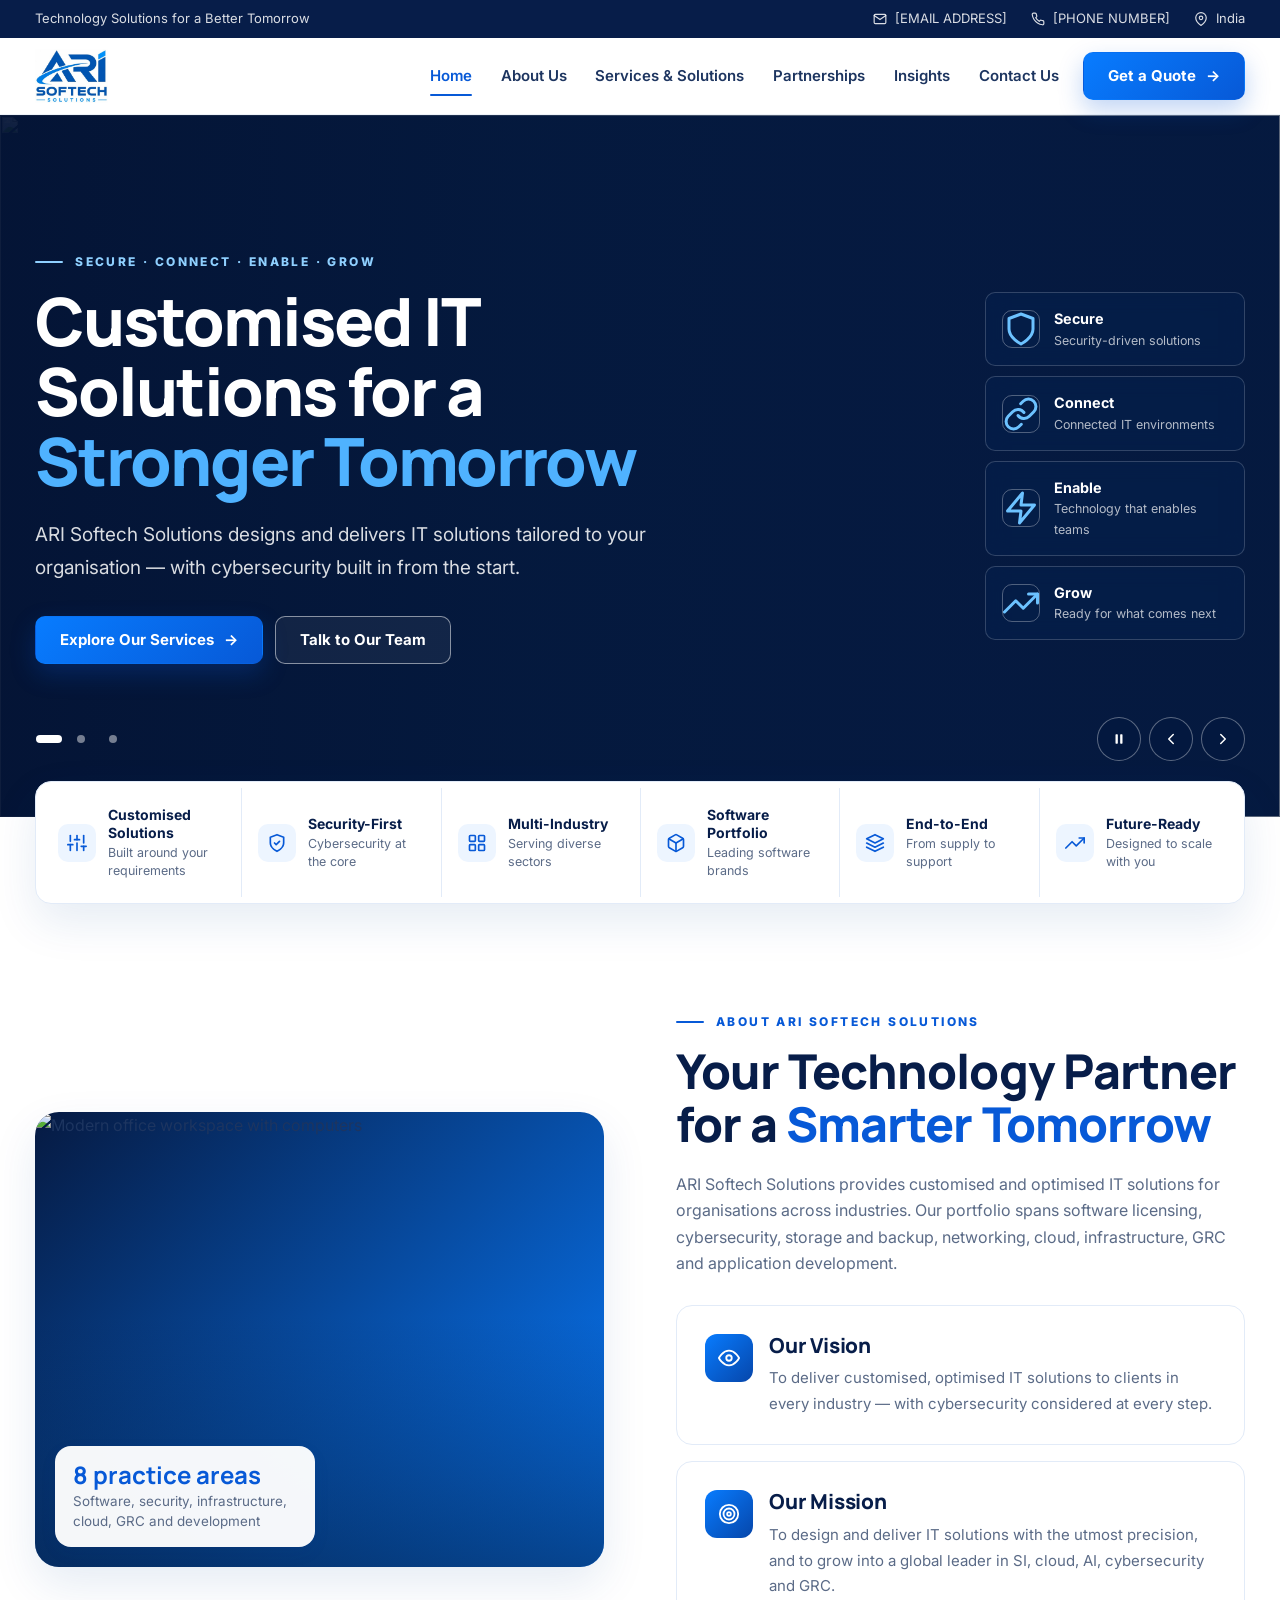
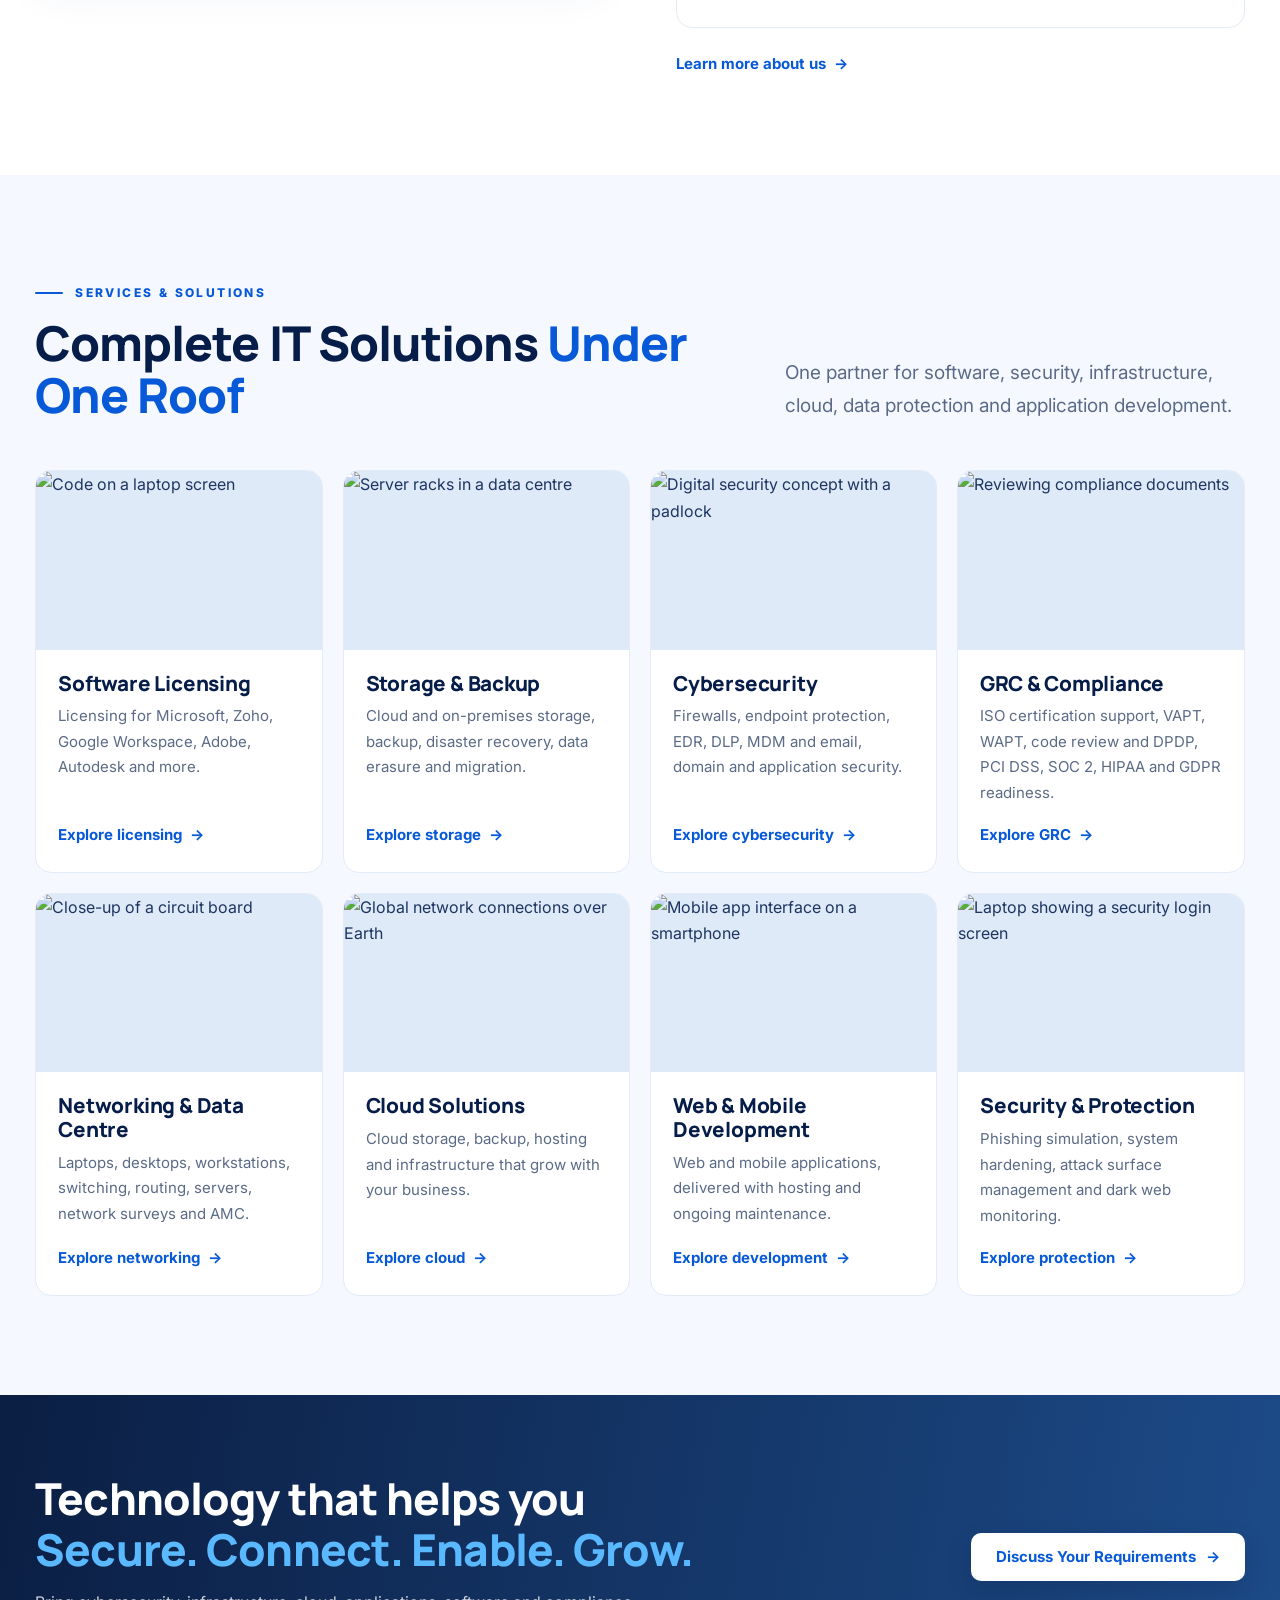
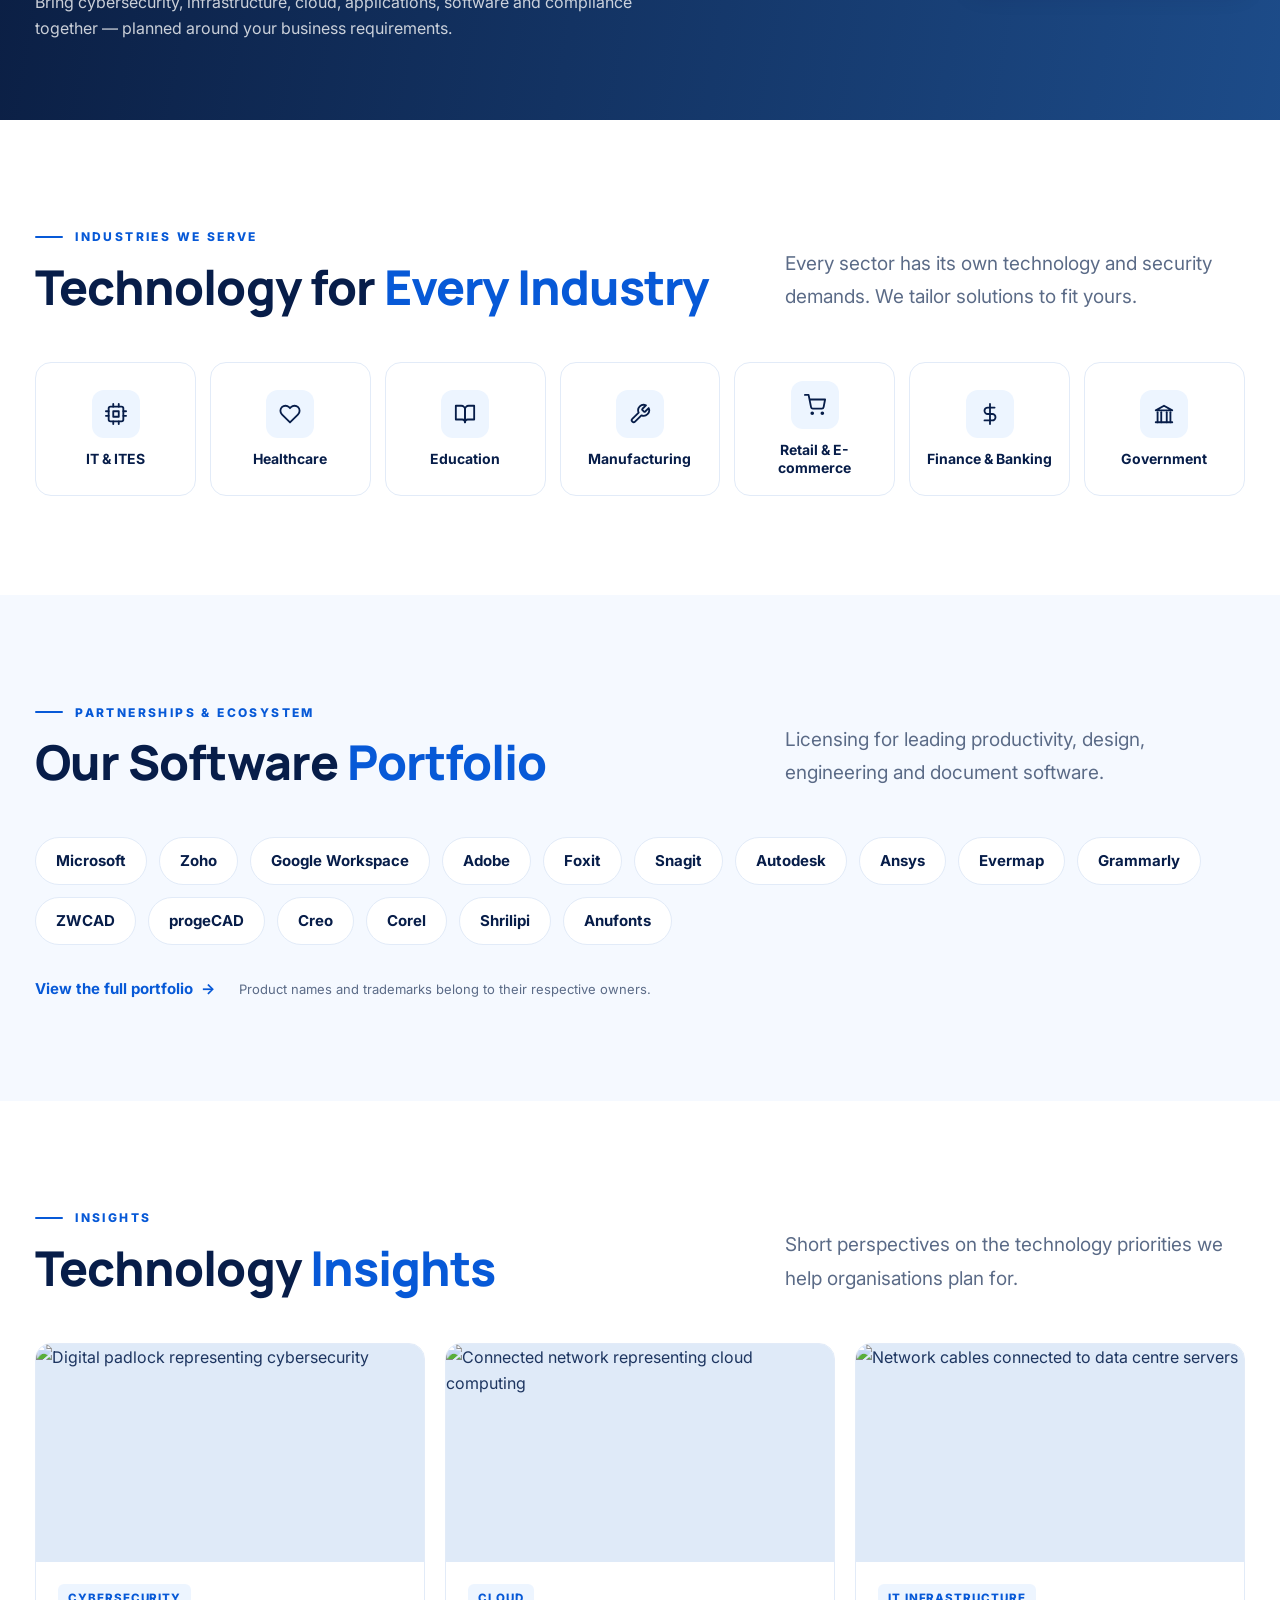
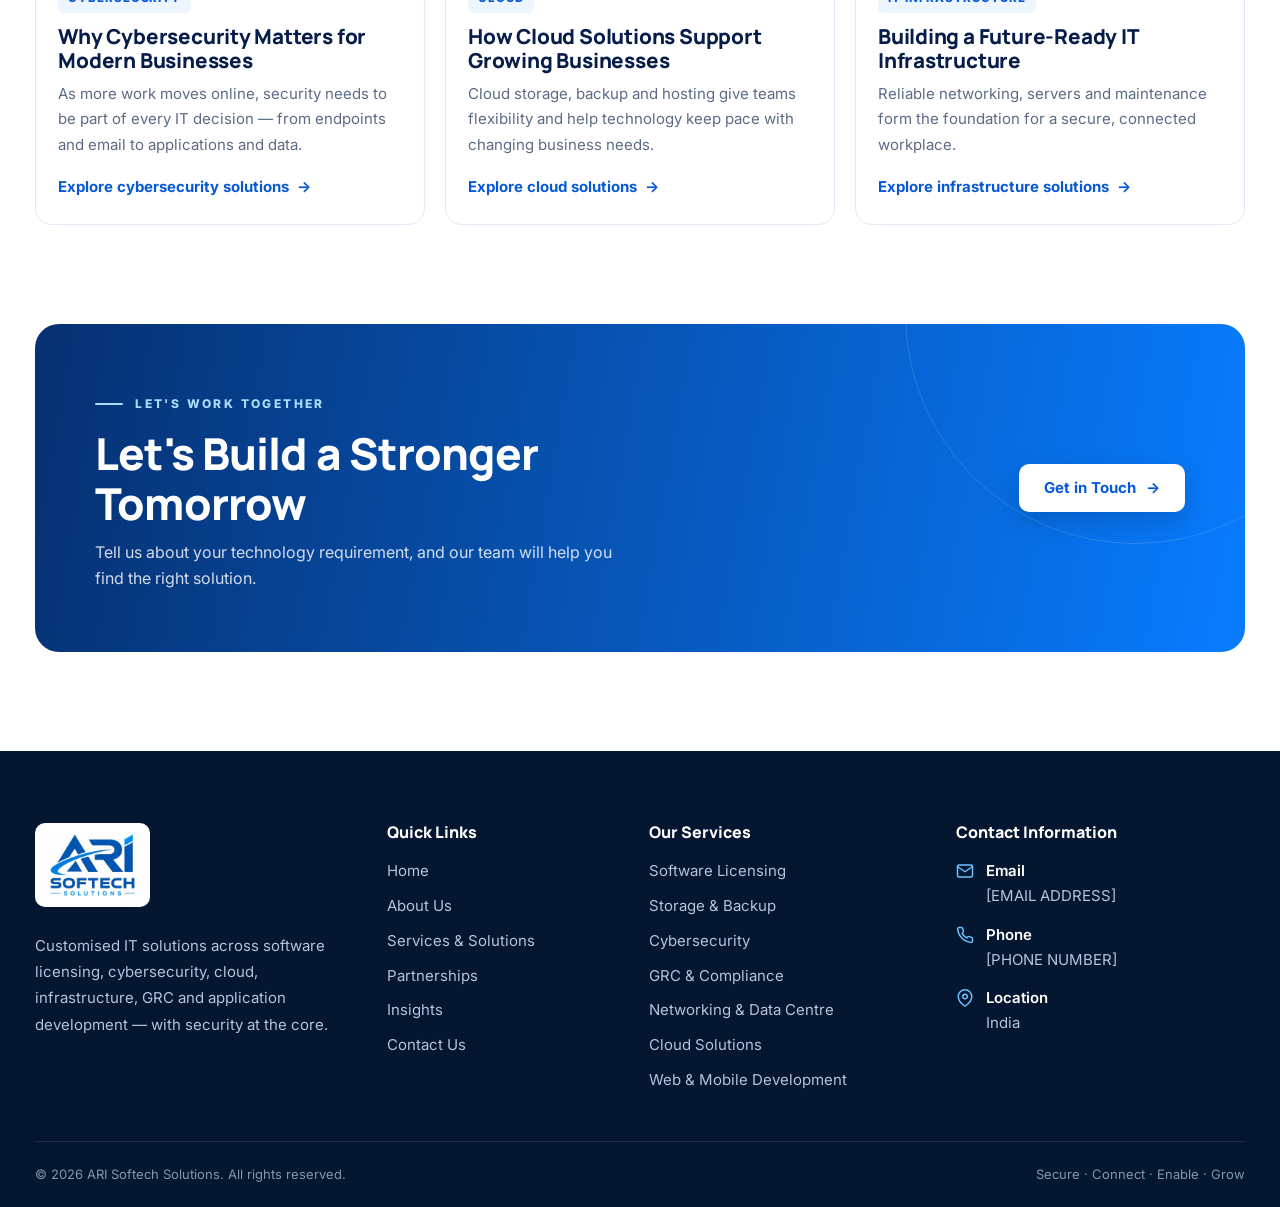
==== commit 6adb9425: "Finalise website: SEO, content, hero slider, branding and UI polish - Move the base64-embedded logo " ====
--- a/index.html
+++ b/index.html
@@ -3,4087 +3,569 @@
 <head>
 <meta charset="UTF-8">
 <meta name="viewport" content="width=device-width, initial-scale=1.0">
-
-<title>ARI Softech Solutions | IT Solutions, Cybersecurity & Cloud</title>
-
-<meta name="description"
-content="ARI Softech Solutions provides customised and optimised IT solutions across software licensing, cybersecurity, cloud, infrastructure, GRC and application development.">
+<title>ARI Softech Solutions | Customised IT Solutions, Cybersecurity &amp; Cloud</title>
+<meta name="description" content="ARI Softech Solutions delivers customised IT solutions in India — software licensing, cybersecurity, GRC, cloud, networking, storage and application development.">
+<meta name="robots" content="index, follow">
+<!-- SEO: replace [WEBSITE_BASE_URL] with the production domain including https:// (no trailing slash) -->
+<link rel="canonical" href="[WEBSITE_BASE_URL]/">
+<meta name="theme-color" content="#071d49">
+
+<meta property="og:site_name" content="ARI Softech Solutions">
+<meta property="og:type" content="website">
+<meta property="og:locale" content="en_IN">
+<meta property="og:title" content="ARI Softech Solutions — Customised IT Solutions with Security at the Core">
+<meta property="og:description" content="ARI Softech Solutions delivers customised IT solutions in India — software licensing, cybersecurity, GRC, cloud, networking, storage and application development.">
+<meta property="og:url" content="[WEBSITE_BASE_URL]/">
+<meta property="og:image" content="[WEBSITE_BASE_URL]/assets/images/og-image.jpg">
+<meta property="og:image:width" content="1200">
+<meta property="og:image:height" content="630">
+<meta property="og:image:alt" content="ARI Softech Solutions logo">
+<meta name="twitter:card" content="summary_large_image">
+<meta name="twitter:title" content="ARI Softech Solutions — Customised IT Solutions with Security at the Core">
+<meta name="twitter:description" content="ARI Softech Solutions delivers customised IT solutions in India — software licensing, cybersecurity, GRC, cloud, networking, storage and application development.">
+<meta name="twitter:image" content="[WEBSITE_BASE_URL]/assets/images/og-image.jpg">
+
+<link rel="icon" href="favicon.ico" sizes="any">
+<link rel="icon" type="image/png" sizes="32x32" href="assets/images/favicon-32.png">
+<link rel="icon" type="image/png" sizes="192x192" href="assets/images/icon-192.png">
+<link rel="apple-touch-icon" href="assets/images/apple-touch-icon.png">
 
 <link rel="preconnect" href="https://fonts.googleapis.com">
 <link rel="preconnect" href="https://fonts.gstatic.com" crossorigin>
-<link href="https://fonts.googleapis.com/css2?family=Inter:wght@400;500;600;700;800&family=Manrope:wght@500;600;700;800&display=swap" rel="stylesheet">
-
-<style>
-
-/* =========================================================
-   ROOT
-========================================================= */
-
-:root{
-    --primary:#0759d7;
-    --primary-dark:#06347e;
-    --blue:#087cff;
-    --navy:#071d49;
-    --dark:#061735;
-    --text:#18345f;
-    --muted:#667795;
-    --light:#f4f8ff;
-    --white:#ffffff;
-    --border:#e2ebf8;
-    --shadow:0 20px 60px rgba(7,65,145,.10);
-    --radius:22px;
-    --container:1240px;
+<link rel="preconnect" href="https://images.unsplash.com">
+<link href="https://fonts.googleapis.com/css2?family=Inter:wght@400;600;700;800&amp;family=Manrope:wght@700;800&amp;display=swap" rel="stylesheet">
+<link rel="preload" as="image" href="https://images.unsplash.com/photo-1451187580459-43490279c0fa?auto=format&amp;fit=crop&amp;w=1600&amp;q=80" fetchpriority="high">
+<script type="application/ld+json">
+{
+  "@context": "https://schema.org",
+  "@type": "Organization",
+  "name": "ARI Softech Solutions",
+  "url": "[WEBSITE_BASE_URL]/",
+  "logo": "[WEBSITE_BASE_URL]/assets/images/logo.jpg",
+  "description": "Customised IT solutions across software licensing, cybersecurity, GRC, cloud, networking, storage and application development.",
+  "areaServed": "IN"
 }
-
-*{
-    margin:0;
-    padding:0;
-    box-sizing:border-box;
-}
-
-html{
-    scroll-behavior:smooth;
-}
-
-body{
-    font-family:"Inter",sans-serif;
-    color:var(--text);
-    background:#fff;
-    overflow-x:hidden;
-}
-
-img{
-    max-width:100%;
-    display:block;
-}
-
-a{
-    text-decoration:none;
-    color:inherit;
-}
-
-button{
-    font-family:inherit;
-}
-
-.container{
-    width:min(var(--container), calc(100% - 40px));
-    margin:auto;
-}
-
-.section{
-    padding:105px 0;
-}
-
-.section-label{
-    color:var(--primary);
-    font-size:11px;
-    font-weight:800;
-    letter-spacing:4px;
-    text-transform:uppercase;
-    margin-bottom:14px;
-}
-
-.section-title{
-    font-family:"Manrope",sans-serif;
-    font-size:clamp(32px,4vw,52px);
-    line-height:1.08;
-    color:var(--navy);
-    font-weight:800;
-}
-
-.section-title span{
-    color:var(--primary);
-}
-
-.section-text{
-    color:var(--muted);
-    line-height:1.8;
-    font-size:15px;
-}
-
-
-/* =========================================================
-   TOP BAR
-========================================================= */
-
-.topbar{
-    height:38px;
-    background:var(--navy);
-    color:#fff;
-    font-size:12px;
-}
-
-.topbar-inner{
-    height:100%;
-    display:flex;
-    align-items:center;
-    justify-content:space-between;
-}
-
-.top-left{
-    opacity:.9;
-}
-
-.top-right{
-    display:flex;
-    gap:25px;
-    align-items:center;
-}
-
-.top-right span{
-    display:flex;
-    gap:7px;
-    align-items:center;
-}
-
-
-/* =========================================================
-   NAVBAR
-========================================================= */
-
-.navbar{
-    height:84px;
-    background:#fff;
-    position:sticky;
-    top:0;
-    z-index:1000;
-    border-bottom:1px solid #edf2f8;
-    transition:
-        height .35s ease,
-        box-shadow .35s ease,
-        background .35s ease;
-}
-
-.nav-inner{
-    height:100%;
-    display:flex;
-    align-items:center;
-    justify-content:space-between;
-}
-
-.logo{
-    width: 83px;
-    display:flex;
-}
-
-.logo img{
-    width:100%;
-    height:auto;
-}
-
-.nav-links{
-    display:flex;
-    align-items:center;
-    gap:34px;
-    margin-left:auto;
-    margin-right:35px;
-}
-
-.nav-links a{
-    font-size:14px;
-    font-weight:600;
-    color:#18345f;
-    position:relative;
-    padding:32px 0;
-}
-
-.nav-links a::after{
-    content:"";
-    position:absolute;
-    left:0;
-    bottom:23px;
-    width:0;
-    height:3px;
-    background:var(--primary);
-    border-radius:5px;
-    transition:.3s;
-}
-
-.nav-links a:hover,
-.nav-links a.active{
-    color:var(--primary);
-}
-
-.nav-links a:hover::after,
-.nav-links a.active::after{
-    width:100%;
-}
-
-.nav-cta{
-    display:inline-flex;
-    align-items:center;
-    gap:10px;
-    background:linear-gradient(135deg,#087cff,#0756d8);
-    color:#fff;
-    padding:14px 22px;
-    border-radius:9px;
-    font-size:13px;
-    font-weight:700;
-    box-shadow:0 10px 25px rgba(7,89,215,.22);
-    transition:.3s;
-}
-
-.nav-cta:hover{
-    transform:translateY(-2px);
-    box-shadow:0 15px 30px rgba(7,89,215,.3);
-}
-
-.menu-toggle{
-    display:none;
-    width:44px;
-    height:44px;
-    border:1px solid var(--border);
-    background:#fff;
-    border-radius:10px;
-    cursor:pointer;
-}
-
-.menu-toggle span{
-    display:block;
-    width:21px;
-    height:2px;
-    background:var(--navy);
-    margin:5px auto;
-}
-
-
-/* =========================================================
-   HERO SLIDER
-========================================================= */
-
-.hero{
-    position:relative;
-    min-height:650px;
-    overflow:hidden;
-    background:#061a42;
-}
-
-.hero-slide{
-    position:absolute;
-    inset:0;
-    opacity:0;
-    visibility:hidden;
-    transition:opacity .7s ease;
-}
-
-.hero-slide.active{
-    opacity:1;
-    visibility:visible;
-}
-
-.hero-bg{
-    position:absolute;
-    inset:0;
-    background-size:cover;
-    background-position:center;
-    transform:scale(1.02);
-}
-
-.hero-bg::after{
-    content:"";
-    position:absolute;
-    inset:0;
-    background:
-        linear-gradient(90deg,
-        rgba(4,20,53,.97) 0%,
-        rgba(4,25,61,.92) 38%,
-        rgba(4,25,61,.40) 67%,
-        rgba(4,25,61,.72) 100%);
-}
-
-.hero-content{
-    position:relative;
-    z-index:2;
-    min-height:650px;
-    display:flex;
-    align-items:center;
-}
-
-.hero-copy{
-    width:58%;
-    color:#fff;
-    padding-top:20px;
-}
-
-.hero-label{
-    display:flex;
-    align-items:center;
-    gap:13px;
-    font-size:11px;
-    font-weight:800;
-    letter-spacing:5px;
-    text-transform:uppercase;
-    margin-bottom:22px;
-}
-
-.hero-label::before{
-    content:"";
-    width:42px;
-    height:2px;
-    background:#1590ff;
-}
-
-.hero h1{
-    font-family:"Manrope",sans-serif;
-    font-size:clamp(44px,6vw,78px);
-    line-height:.98;
-    letter-spacing:-3px;
-    margin-bottom:27px;
-    max-width:800px;
-}
-
-.hero h1 span{
-    color:#1591ff;
-}
-
-.hero-description{
-    font-size:17px;
-    line-height:1.75;
-    max-width:620px;
-    color:rgba(255,255,255,.84);
-    margin-bottom:35px;
-}
-
-.hero-buttons{
-    display:flex;
-    gap:13px;
-    flex-wrap:wrap;
-}
-
-.btn{
-    display:inline-flex;
-    align-items:center;
-    justify-content:center;
-    gap:11px;
-    padding:16px 25px;
-    border-radius:8px;
-    font-size:13px;
-    font-weight:700;
-    transition:.3s;
-}
-
-.btn-primary{
-    background:#087cff;
-    color:#fff;
-    box-shadow:0 12px 30px rgba(8,124,255,.3);
-}
-
-.btn-primary:hover{
-    background:#0b6ee0;
-    transform:translateY(-2px);
-}
-
-.btn-outline{
-    border:1px solid rgba(255,255,255,.55);
-    color:#fff;
-    background:rgba(255,255,255,.05);
-}
-
-.btn-outline:hover{
-    background:#fff;
-    color:var(--navy);
-}
-
-.hero-feature-panel{
-    position:absolute;
-    right:5%;
-    top:50%;
-    transform:translateY(-50%);
-    width:280px;
-    z-index:4;
-}
-
-.hero-feature{
-    display:flex;
-    align-items:center;
-    gap:15px;
-    padding:16px 18px;
-    margin:9px 0;
-    border:1px solid rgba(255,255,255,.18);
-    background:rgba(5,32,78,.45);
-    backdrop-filter:blur(12px);
-    border-radius:10px;
-    color:#fff;
-}
-
-.feature-icon{
-    width:40px;
-    height:40px;
-    border:1px solid rgba(255,255,255,.35);
-    display:grid;
-    place-items:center;
-    border-radius:10px;
-    color:#42a5ff;
-    font-size:18px;
-}
-
-.hero-feature strong{
-    font-size:13px;
-    display:block;
-}
-
-.hero-feature small{
-    display:block;
-    color:rgba(255,255,255,.65);
-    margin-top:3px;
-    font-size:10px;
-}
-
-.slider-controls{
-    position:absolute;
-    z-index:10;
-    left:50%;
-    bottom:32px;
-    transform:translateX(-50%);
-    display:flex;
-    align-items:center;
-    gap:10px;
-}
-
-.slider-dot{
-    width:8px;
-    height:8px;
-    border:0;
-    border-radius:50%;
-    background:rgba(255,255,255,.4);
-    cursor:pointer;
-    transition:.3s;
-}
-
-.slider-dot.active{
-    width:28px;
-    border-radius:10px;
-    background:#1591ff;
-}
-
-.slider-arrow{
-    position:absolute;
-    top:50%;
-    transform:translateY(-50%);
-    width:48px;
-    height:48px;
-    border-radius:50%;
-    border:1px solid rgba(255,255,255,.35);
-    background:rgba(0,25,65,.35);
-    color:#fff;
-    z-index:10;
-    cursor:pointer;
-    font-size:22px;
-}
-
-.slider-prev{
-    left:25px;
-}
-
-.slider-next{
-    right:25px;
-}
-
-
-/* =========================================================
-   TRUST STRIP
-========================================================= */
-
-.trust-strip{
-    position:relative;
-    z-index:20;
-    margin-top:-34px;
-}
-
-.trust-box{
-    background:#fff;
-    border-radius:18px;
-    box-shadow:var(--shadow);
-    padding:0 25px;
-    display:grid;
-    grid-template-columns:repeat(6,1fr);
-}
-
-.trust-item{
-    min-height:88px;
-    display:flex;
-    align-items:center;
-    gap:13px;
-    padding:17px;
-    border-right:1px solid var(--border);
-}
-
-.trust-item:last-child{
-    border:0;
-}
-
-.trust-icon{
-    color:var(--primary);
-    font-size:25px;
-}
-
-.trust-item strong{
-    display:block;
-    color:var(--navy);
-    font-size:12px;
-}
-
-.trust-item span{
-    display:block;
-    color:var(--muted);
-    font-size:10px;
-    margin-top:4px;
-}
-
-
-/* =========================================================
-   ABOUT / VISION MISSION
-========================================================= */
-
-.about-section{
-    background:
-        radial-gradient(circle at 0% 100%,#eef6ff 0,transparent 32%),
-        #fff;
-}
-
-.about-grid{
-    display:grid;
-    grid-template-columns:1fr 1fr;
-    gap:65px;
-    align-items:center;
-}
-
-.about-image{
-    position:relative;
-    min-height:550px;
-}
-
-.about-main-image{
-    width:82%;
-    height:500px;
-    object-fit:cover;
-    border-radius:30px;
-    margin-left:auto;
-    box-shadow:0 30px 80px rgba(4,52,112,.17);
-}
-
-.about-shape{
-    position:absolute;
-    left:0;
-    bottom:25px;
-    width:240px;
-    height:240px;
-    background:linear-gradient(135deg,#087cff,#052d74);
-    border-radius:30px;
-    z-index:-1;
-}
-
-.about-badge{
-    position:absolute;
-    left:0;
-    top:45px;
-    width:180px;
-    padding:22px;
-    background:#fff;
-    border-radius:18px;
-    box-shadow:var(--shadow);
-}
-
-.about-badge strong{
-    font-size:30px;
-    color:var(--primary);
-    display:block;
-}
-
-.about-badge span{
-    font-size:11px;
-    color:var(--muted);
-}
-
-.about-copy .section-text{
-    margin:25px 0 28px;
-}
-
-.vision-mission{
-    display:grid;
-    gap:15px;
-    margin-top:28px;
-}
-
-.vm-card{
-    display:flex;
-    gap:17px;
-    padding:23px;
-    background:#fff;
-    border:1px solid var(--border);
-    border-radius:16px;
-    box-shadow:0 12px 35px rgba(10,60,130,.06);
-}
-
-.vm-icon{
-    min-width:50px;
-    height:50px;
-    display:grid;
-    place-items:center;
-    color:#fff;
-    background:linear-gradient(135deg,#087cff,#0646aa);
-    border-radius:13px;
-    font-size:22px;
-}
-
-.vm-card h3{
-    color:var(--navy);
-    font-size:17px;
-    margin-bottom:7px;
-}
-
-.vm-card p{
-    color:var(--muted);
-    font-size:13px;
-    line-height:1.65;
-}
-
-
-/* =========================================================
-   SERVICES
-========================================================= */
-
-.services-section{
-    background:#f5f9ff;
-}
-
-.services-head{
-    display:flex;
-    justify-content:space-between;
-    align-items:flex-end;
-    gap:30px;
-    margin-bottom:45px;
-}
-
-.services-head .section-text{
-    max-width:470px;
-}
-
-.services-grid{
-    display:grid;
-    grid-template-columns:repeat(4,1fr);
-    gap:18px;
-}
-
-.service-card{
-    background:#fff;
-    border:1px solid var(--border);
-    border-radius:18px;
-    overflow:hidden;
-    transition:.35s;
-    position:relative;
-}
-
-.service-card:hover{
-    transform:translateY(-8px);
-    box-shadow:var(--shadow);
-    border-color:#c9defa;
-}
-
-.service-image{
-    height:170px;
-    overflow:hidden;
-    position:relative;
-}
-
-.service-image img{
-    width:100%;
-    height:100%;
-    object-fit:cover;
-    transition:.5s;
-}
-
-.service-card:hover .service-image img{
-    transform:scale(1.08);
-}
-
-.service-body{
-    padding:24px;
-}
-
-.service-number{
-    font-size:10px;
-    color:#8da2c2;
-    letter-spacing:2px;
-    font-weight:700;
-}
-
-.service-body h3{
-    font-size:18px;
-    color:var(--navy);
-    margin:9px 0 10px;
-}
-
-.service-body p{
-    color:var(--muted);
-    font-size:12px;
-    line-height:1.7;
-    min-height:61px;
-}
-
-.service-link{
-    margin-top:18px;
-    color:var(--primary);
-    font-size:12px;
-    font-weight:800;
-    display:inline-flex;
-    align-items:center;
-    gap:8px;
-}
-
-
-/* =========================================================
-   DARK SOLUTION BANNER
-========================================================= */
-
-.solution-banner{
-    background:
-        linear-gradient(90deg,rgba(3,23,61,.96),rgba(4,56,124,.84)),
-        url("https://images.unsplash.com/photo-1558494949-ef010cbdcc31?auto=format&fit=crop&w=1800&q=85")
-        center/cover;
-    color:#fff;
-    padding:75px 0;
-    position:relative;
-    overflow:hidden;
-}
-
-.solution-banner::after{
-    content:"";
-    position:absolute;
-    width:500px;
-    height:500px;
-    border:1px solid rgba(255,255,255,.1);
-    border-radius:50%;
-    right:-150px;
-    top:-200px;
-}
-
-.solution-grid{
-    position:relative;
-    z-index:2;
-    display:flex;
-    justify-content:space-between;
-    align-items:center;
-    gap:40px;
-}
-
-.solution-grid h2{
-    font-family:"Manrope";
-    font-size:clamp(30px,4vw,48px);
-    max-width:700px;
-    line-height:1.1;
-}
-
-.solution-grid h2 span{
-    color:#28a0ff;
-}
-
-.solution-grid p{
-    max-width:600px;
-    margin-top:15px;
-    color:rgba(255,255,255,.72);
-    line-height:1.7;
-    font-size:14px;
-}
-
-
-/* =========================================================
-   INDUSTRIES
-========================================================= */
-
-.industries{
-    background:#fff;
-}
-
-.industry-grid{
-    margin-top:45px;
-    display:grid;
-    grid-template-columns:repeat(7,1fr);
-    gap:12px;
-}
-
-.industry{
-    min-height:125px;
-    padding:18px 10px;
-    display:flex;
-    flex-direction:column;
-    align-items:center;
-    justify-content:center;
-    text-align:center;
-    border:1px solid var(--border);
-    border-radius:16px;
-    transition:.3s;
-}
-
-.industry:hover{
-    border-color:#9cc8ff;
-    transform:translateY(-5px);
-    box-shadow:var(--shadow);
-}
-
-.industry-icon{
-    font-size:29px;
-    color:var(--primary);
-    margin-bottom:12px;
-}
-
-.industry span{
-    color:var(--navy);
-    font-size:11px;
-    font-weight:700;
-}
-
-
-/* =========================================================
-   PARTNERS
-========================================================= */
-
-.partners{
-    padding:80px 0;
-    background:#f5f9ff;
-}
-
-.partner-grid{
-    display:grid;
-    grid-template-columns:repeat(8,1fr);
-    gap:15px;
-    margin-top:40px;
-}
-
-.partner{
-    height:90px;
-    background:#fff;
-    border:1px solid var(--border);
-    border-radius:14px;
-    display:flex;
-    align-items:center;
-    justify-content:center;
-    text-align:center;
-    padding:15px;
-    font-weight:800;
-    color:#263e67;
-    font-size:15px;
-}
-
-.partner.microsoft{
-    color:#087cff;
-}
-
-.partner.zoho{
-    color:#e12d36;
-}
-
-.partner.google{
-    color:#4285f4;
-}
-
-.partner.adobe{
-    color:#e51c23;
-}
-
-.partner.autodesk{
-    color:#e34b20;
-}
-
-.partner.ansys{
-    color:#222;
-}
-
-
-/* =========================================================
-   BLOG
-========================================================= */
-
-.blog-section{
-    background:#fff;
-}
-
-.blog-head{
-    display:flex;
-    justify-content:space-between;
-    align-items:flex-end;
-    margin-bottom:40px;
-}
-
-.blog-grid{
-    display:grid;
-    grid-template-columns:repeat(3,1fr);
-    gap:22px;
-}
-
-.blog-card{
-    border:1px solid var(--border);
-    border-radius:20px;
-    overflow:hidden;
-    background:#fff;
-    transition:.35s;
-}
-
-.blog-card:hover{
-    transform:translateY(-7px);
-    box-shadow:var(--shadow);
-}
-
-.blog-image{
-    height:220px;
-    overflow:hidden;
-}
-
-.blog-image img{
-    width:100%;
-    height:100%;
-    object-fit:cover;
-    transition:.5s;
-}
-
-.blog-card:hover .blog-image img{
-    transform:scale(1.06);
-}
-
-.blog-content{
-    padding:24px;
-}
-
-.blog-tag{
-    display:inline-block;
-    color:var(--primary);
-    background:#edf6ff;
-    padding:6px 10px;
-    border-radius:5px;
-    font-size:9px;
-    letter-spacing:1px;
-    font-weight:800;
-}
-
-.blog-date{
-    float:right;
-    color:#98a8bf;
-    font-size:10px;
-    margin-top:7px;
-}
-
-.blog-content h3{
-    clear:both;
-    color:var(--navy);
-    font-size:19px;
-    line-height:1.35;
-    margin:18px 0 10px;
-}
-
-.blog-content p{
-    color:var(--muted);
-    font-size:12px;
-    line-height:1.7;
-}
-
-.blog-read{
-    display:inline-flex;
-    margin-top:17px;
-    color:var(--primary);
-    font-size:12px;
-    font-weight:800;
-    gap:8px;
-}
-
-
-/* =========================================================
-   CTA
-========================================================= */
-
-.cta{
-    padding:0 0 90px;
-}
-
-.cta-box{
-    min-height:260px;
-    border-radius:30px;
-    overflow:hidden;
-    padding:55px 65px;
-    background:
-        linear-gradient(100deg,#063071,#087cff);
-    color:#fff;
-    display:flex;
-    justify-content:space-between;
-    align-items:center;
-    position:relative;
-}
-
-.cta-box::before{
-    content:"";
-    position:absolute;
-    width:500px;
-    height:500px;
-    border:1px solid rgba(255,255,255,.12);
-    border-radius:50%;
-    right:-100px;
-    top:-220px;
-}
-
-.cta-content{
-    position:relative;
-    z-index:2;
-}
-
-.cta-content .section-label{
-    color:#7ec4ff;
-}
-
-.cta-content h2{
-    font-family:"Manrope";
-    font-size:clamp(30px,4vw,50px);
-    max-width:650px;
-    line-height:1.1;
-}
-
-.cta-content p{
-    margin-top:12px;
-    color:rgba(255,255,255,.75);
-    font-size:14px;
-}
-
-.cta-button{
-    position:relative;
-    z-index:2;
-    background:#fff;
-    color:var(--primary);
-    padding:17px 28px;
-    border-radius:8px;
-    font-weight:800;
-    font-size:13px;
-}
-
-
-/* =========================================================
-   FOOTER
-========================================================= */
-
-.footer{
-    background:#041630;
-    color:#fff;
-    padding:70px 0 0;
-}
-
-.footer-grid{display:grid;grid-template-columns:1.5fr 1fr 1.3fr 1.2fr;gap:50px;padding-bottom:55px}
-.footer-logo{width:145px;margin-bottom:20px}
-.footer-description{color:#8294b1;font-size:12px;line-height:1.8;max-width:290px}
-
-
-.footer h4{
-    font-size:13px;
-    margin-bottom:22px;
-    color:#fff;
-}
-
-.footer-links{
-    display:grid;
-    gap:12px;
-}
-
-.footer-links a{
-    color:#8799b5;
-    font-size:12px;
-    transition:.3s;
-}
-
-.footer-links a:hover{
-    color:#45a5ff;
-}
-
-.footer-contact{
-    display:grid;
-    gap:14px;
-}
-
-.footer-contact div{
-    display:flex;
-    gap:10px;
-    color:#8799b5;
-    font-size:12px;
-    line-height:1.5;
-}
-
-.footer-contact strong{
-    color:#fff;
-    font-size:12px;
-}
-
-.footer-bottom{
-    border-top:1px solid rgba(255,255,255,.09);
-    padding:20px 0;
-    display:flex;
-    justify-content:space-between;
-    color:#647895;
-    font-size:10px;
-}
-
-.footer-bottom-links{
-    display:flex;
-    gap:20px;
-}
-
-
-/* =========================================================
-   MOBILE FLOAT BUTTON
-========================================================= */
-
-.back-top{
-    position:fixed;
-    right:20px;
-    bottom:20px;
-    width:45px;
-    height:45px;
-    border:0;
-    border-radius:50%;
-    background:var(--primary);
-    color:#fff;
-    cursor:pointer;
-    z-index:999;
-    box-shadow:0 10px 25px rgba(7,89,215,.3);
-    opacity:0;
-    visibility:hidden;
-    transition:.3s;
-}
-
-.back-top.show{
-    opacity:1;
-    visibility:visible;
-}
-
-
-/* =========================================================
-   RESPONSIVE
-========================================================= */
-
-@media(max-width:1100px){
-
-    .nav-links{
-        gap:20px;
-        margin-right:20px;
-    }
-
-    .hero-feature-panel{
-        right:3%;
-        width:230px;
-    }
-
-    .hero-copy{
-        width:65%;
-    }
-
-    .services-grid{
-        grid-template-columns:repeat(3,1fr);
-    }
-
-    .industry-grid{
-        grid-template-columns:repeat(4,1fr);
-    }
-
-    .partner-grid{
-        grid-template-columns:repeat(4,1fr);
-    }
-
-}
-
-@media(max-width:900px){
-
-    .topbar{
-        display:none;
-    }
-
-    .navbar{
-        height:75px;
-    }
-
-    .logo{
-        width:75px;
-    }
-
-    .menu-toggle{
-        display:block;
-    }
-
-    .nav-cta{
-        display:none;
-    }
-
-    .nav-links{
-        position:absolute;
-        left:0;
-        right:0;
-        top:75px;
-        background:#fff;
-        display:none;
-        flex-direction:column;
-        align-items:stretch;
-        gap:0;
-        margin:0;
-        padding:10px 20px 20px;
-        border-top:1px solid var(--border);
-        box-shadow:0 20px 30px rgba(0,0,0,.08);
-    }
-
-    .nav-links.open{
-        display:flex;
-    }
-
-    .nav-links a{
-        padding:15px 5px;
-        border-bottom:1px solid #eef3f9;
-    }
-
-    .nav-links a::after{
-        display:none;
-    }
-
-    .hero,
-    .hero-content{
-        min-height:680px;
-    }
-
-    .hero-copy{
-        width:100%;
-        padding-right:100px;
-    }
-
-    .hero-feature-panel{
-        display:none;
-    }
-
-    .trust-box{
-        grid-template-columns:repeat(3,1fr);
-    }
-
-    .trust-item:nth-child(3){
-        border-right:0;
-    }
-
-    .about-grid{
-        grid-template-columns:1fr;
-    }
-
-    .about-image{
-        order:2;
-    }
-
-    .services-grid{
-        grid-template-columns:repeat(2,1fr);
-    }
-
-    .solution-grid{
-        flex-direction:column;
-        align-items:flex-start;
-    }
-
-    .footer-grid{
-        grid-template-columns:repeat(2,1fr);
-    }
-
-}
-
-@media(max-width:600px){
-
-      .logo{
-        width:60px;
-    }
-
-    .container{
-        width:min(100% - 28px, var(--container));
-    }
-
-    .section{
-        padding:70px 0;
-    }
-
-    .hero,
-    .hero-content{
-        min-height:680px;
-    }
-
-    .hero-bg::after{
-        background:
-            linear-gradient(180deg,
-            rgba(3,22,55,.95) 0%,
-            rgba(3,28,67,.85) 55%,
-            rgba(3,28,67,.94) 100%);
-    }
-
-    .hero-content{
-        align-items:flex-start;
-        padding-top:105px;
-    }
-
-    .hero-copy{
-        padding-right:0;
-        width:100%;
-    }
-
-    .hero h1{
-        font-size:43px;
-        letter-spacing:-1.8px;
-        line-height:1.02;
-    }
-
-    .hero-description{
-        font-size:14px;
-        line-height:1.65;
-    }
-
-    .hero-buttons{
-        flex-direction:column;
-        align-items:stretch;
-    }
-
-    .hero-buttons .btn{
-        width:100%;
-    }
-
-    .slider-arrow{
-        width:40px;
-        height:40px;
-    }
-
-    .slider-prev{
-        left:12px;
-    }
-
-    .slider-next{
-        right:12px;
-    }
-
-    .trust-strip{
-        margin-top:-25px;
-    }
-
-    .trust-box{
-        grid-template-columns:repeat(2,1fr);
-        padding:8px;
-    }
-
-    .trust-item{
-        min-height:75px;
-        padding:12px 8px;
-        border-bottom:1px solid var(--border);
-        border-right:1px solid var(--border);
-    }
-
-    .trust-item:nth-child(2n){
-        border-right:0;
-    }
-
-    .trust-item:nth-last-child(-n+2){
-        border-bottom:0;
-    }
-
-    .trust-item strong{
-        font-size:10px;
-    }
-
-    .trust-item span{
-        font-size:9px;
-    }
-
-    .about-grid{
-        gap:35px;
-    }
-
-    .about-image{
-        min-height:390px;
-    }
-
-    .about-main-image{
-        height:370px;
-        width:85%;
-    }
-
-    .about-shape{
-        width:150px;
-        height:150px;
-    }
-
-    .about-badge{
-        width:145px;
-        padding:15px;
-        top:20px;
-    }
-
-    .about-badge strong{
-        font-size:23px;
-    }
-
-    .services-head,
-    .blog-head{
-        flex-direction:column;
-        align-items:flex-start;
-    }
-
-    .services-grid{
-        grid-template-columns:1fr;
-    }
-
-    .service-image{
-        height:200px;
-    }
-
-    .industry-grid{
-        grid-template-columns:repeat(2,1fr);
-    }
-
-    .partner-grid{
-        grid-template-columns:repeat(2,1fr);
-    }
-
-    .blog-grid{
-        grid-template-columns:1fr;
-    }
-
-    .blog-image{
-        height:220px;
-    }
-
-    .cta-box{
-        padding:38px 25px;
-        flex-direction:column;
-        align-items:flex-start;
-        gap:28px;
-        border-radius:22px;
-    }
-
-    .footer-grid{
-        grid-template-columns:1fr;
-        gap:35px;
-    }
-
-    .footer-bottom{
-        flex-direction:column;
-        gap:13px;
-    }
-
-    .footer-bottom-links{
-        flex-wrap:wrap;
-    }
-
-}
-
-
-/* =========================================================
-   EXTRA SMALL
-========================================================= */
-
-@media(max-width:380px){
-
-    .hero h1{
-        font-size:38px;
-    }
-
-    .section-title{
-        font-size:31px;
-    }
-
-    .industry-grid{
-        gap:8px;
-    }
-
-    .industry{
-        min-height:110px;
-    }
-
-}
-
-/* =========================================================
-   PREMIUM ANIMATIONS
-========================================================= */
-
-/* Reveal animation */
-.reveal{
-    opacity:0;
-    transform:translateY(45px);
-    transition:
-        opacity .8s ease,
-        transform .8s cubic-bezier(.22,1,.36,1);
-}
-
-.reveal.active{
-    opacity:1;
-    transform:translateY(0);
-}
-
-
-/* Reveal from left */
-.reveal-left{
-    opacity:0;
-    transform:translateX(-60px);
-    transition:
-        opacity .9s ease,
-        transform .9s cubic-bezier(.22,1,.36,1);
-}
-
-.reveal-left.active{
-    opacity:1;
-    transform:translateX(0);
-}
-
-
-/* Reveal from right */
-.reveal-right{
-    opacity:0;
-    transform:translateX(60px);
-    transition:
-        opacity .9s ease,
-        transform .9s cubic-bezier(.22,1,.36,1);
-}
-
-.reveal-right.active{
-    opacity:1;
-    transform:translateX(0);
-}
-
-
-/* =========================================================
-   HERO PARALLAX
-========================================================= */
-
-.hero-bg{
-    transition:
-        transform 1.2s cubic-bezier(.22,1,.36,1);
-}
-
-.hero-slide.active .hero-bg{
-    animation:heroZoom 7s ease-out forwards;
-}
-
-@keyframes heroZoom{
-
-    from{
-        transform:scale(1.04);
-    }
-
-    to{
-        transform:scale(1.10);
-    }
-
-}
-
-
-/* Hero content entrance */
-
-.hero-slide.active .hero-label{
-    animation:
-        heroFadeUp .8s .15s both
-        cubic-bezier(.22,1,.36,1);
-}
-
-.hero-slide.active h1{
-    animation:
-        heroFadeUp .9s .25s both
-        cubic-bezier(.22,1,.36,1);
-}
-
-.hero-slide.active .hero-description{
-    animation:
-        heroFadeUp .9s .4s both
-        cubic-bezier(.22,1,.36,1);
-}
-
-.hero-slide.active .hero-buttons{
-    animation:
-        heroFadeUp .9s .55s both
-        cubic-bezier(.22,1,.36,1);
-}
-
-@keyframes heroFadeUp{
-
-    from{
-        opacity:0;
-        transform:translateY(35px);
-    }
-
-    to{
-        opacity:1;
-        transform:translateY(0);
-    }
-
-}
-
-
-/* =========================================================
-   FLOATING HERO FEATURES
-========================================================= */
-
-.hero-feature-panel{
-    animation:panelFloat 5s ease-in-out infinite;
-}
-
-@keyframes panelFloat{
-
-    0%,
-    100%{
-        transform:translateY(-50%);
-    }
-
-    50%{
-        transform:translateY(calc(-50% - 12px));
-    }
-
-}
-
-
-/* =========================================================
-   FLOATING DECORATION
-========================================================= */
-
-.about-shape{
-    animation:
-        aboutShapeFloat
-        7s
-        ease-in-out
-        infinite;
-}
-
-@keyframes aboutShapeFloat{
-
-    0%,
-    100%{
-        transform:translateY(0) rotate(0deg);
-    }
-
-    50%{
-        transform:translateY(-18px) rotate(4deg);
-    }
-
-}
-
-
-/* =========================================================
-   CARD HOVER
-========================================================= */
-
-.service-card,
-.blog-card,
-.vm-card,
-.industry,
-.partner{
-    will-change:transform;
-}
-
-
-/* Service image overlay */
-
-.service-image::after{
-    content:"";
-    position:absolute;
-    inset:0;
-    background:linear-gradient(
-        135deg,
-        rgba(8,124,255,.15),
-        transparent 60%
-    );
-    opacity:0;
-    transition:.4s;
-}
-
-.service-card:hover .service-image::after{
-    opacity:1;
-}
-
-
-/* =========================================================
-   PARTNER HOVER
-========================================================= */
-
-.partner{
-    transition:
-        transform .35s ease,
-        box-shadow .35s ease,
-        border-color .35s ease;
-}
-
-.partner:hover{
-    transform:
-        translateY(-7px)
-        scale(1.02);
-}
-
-
-/* =========================================================
-   INDUSTRY ICON ANIMATION
-========================================================= */
-
-.industry:hover .industry-icon{
-    animation:
-        iconBounce
-        .6s
-        ease;
-}
-
-@keyframes iconBounce{
-
-    0%{
-        transform:scale(1);
-    }
-
-    40%{
-        transform:scale(1.25) rotate(-5deg);
-    }
-
-    70%{
-        transform:scale(.95) rotate(3deg);
-    }
-
-    100%{
-        transform:scale(1);
-    }
-
-}
-
-
-/* =========================================================
-   CTA GLOW
-========================================================= */
-
-.cta-box{
-    overflow:hidden;
-}
-
-.cta-box::after{
-    content:"";
-    position:absolute;
-    width:260px;
-    height:260px;
-    border-radius:50%;
-    border:1px solid rgba(255,255,255,.10);
-    right:80px;
-    bottom:-170px;
-    animation:
-        ctaPulse
-        5s
-        ease-in-out
-        infinite;
-}
-
-@keyframes ctaPulse{
-
-    0%,
-    100%{
-        transform:scale(1);
-        opacity:.5;
-    }
-
-    50%{
-        transform:scale(1.25);
-        opacity:1;
-    }
-
-}
-
-
-/* =========================================================
-   SHIMMER EFFECT
-========================================================= */
-
-.btn-primary{
-    position:relative;
-    overflow:hidden;
-}
-
-.btn-primary::after{
-    content:"";
-    position:absolute;
-    top:0;
-    left:-120%;
-    width:70%;
-    height:100%;
-    background:
-        linear-gradient(
-            90deg,
-            transparent,
-            rgba(255,255,255,.35),
-            transparent
-        );
-    transform:skewX(-20deg);
-    transition:.6s;
-}
-
-.btn-primary:hover::after{
-    left:140%;
-}
-
-
-/* =========================================================
-   SCROLL PROGRESS
-========================================================= */
-
-.scroll-progress{
-    position:fixed;
-    top:0;
-    left:0;
-    width:0;
-    height:3px;
-    background:#087cff;
-    z-index:9999;
-    box-shadow:0 0 12px rgba(8,124,255,.7);
-}
-
-
-/* =========================================================
-   MOUSE PARALLAX ELEMENTS
-========================================================= */
-
-.parallax-element{
-    will-change:transform;
-    transition:transform .15s linear;
-}
-
-
-/* =========================================================
-   PREMIUM SCROLL EFFECTS
-========================================================= */
-
-.navbar.scrolled{
-    height:72px;
-    background:rgba(255,255,255,.94);
-    backdrop-filter:blur(14px);
-    -webkit-backdrop-filter:blur(14px);
-    box-shadow:0 10px 35px rgba(4,35,80,.10);
-}
-
-.navbar.scrolled .nav-links a{
-    padding:26px 0;
-}
-
-.navbar.scrolled .nav-links a::after{
-    bottom:18px;
-}
-
-
-/* Logo size animation on scroll */
-.logo {
-    width: 83px;
-    transition: width 0.35s ease, transform 0.35s ease;
-}
-
-.logo img {
-    width: 100%;
-    height: auto;
-    transition: transform 0.35s ease;
-}
-
-/* When page is scrolled */
-.navbar.scrolled .logo {
-    width: 65px;
-}
-
-.navbar.scrolled .logo img {
-    transform: scale(0.98);
-}
-
-/* Mobile */
-@media (max-width: 900px) {
-    .navbar.scrolled .logo {
-        width: 62px;
-    }
-}
-
-@media (max-width: 600px) {
-    .navbar.scrolled .logo {
-        width: 52px;
-    }
-}
-
-.scroll-parallax-image{
-    will-change:transform;
-    transform:translate3d(0,0,0);
-}
-
-.solution-banner{
-    background-position:center var(--solution-parallax-y, 0px);
-    background-attachment:scroll;
-    will-change:background-position;
-}
-
-.cta-box{
-    will-change:transform;
-}
-
-.scroll-depth{
-    will-change:transform;
-}
-
-@media(max-width:900px){
-    .navbar.scrolled{
-        height:70px;
-    }
-
-    .navbar.scrolled .nav-links{
-        top:70px;
-    }
-}
-
-/* =========================================================
-   REDUCED MOTION
-========================================================= */
-
-@media(prefers-reduced-motion:reduce){
-
-    .scroll-parallax-image,
-    .cta-box{
-        transform:none !important;
-    }
-
-    .solution-banner{
-        background-position:center !important;
-    }
-
-    *,
-    *::before,
-    *::after{
-        animation-duration:.01ms !important;
-        animation-iteration-count:1 !important;
-        transition-duration:.01ms !important;
-        scroll-behavior:auto !important;
-    }
-
-}
-
-
-
-
-/* =========================================================
-   PREMIUM SCROLL EFFECTS - UPDATED
-========================================================= */
-
-.navbar{
-    position:sticky;
-    top:0;
-    transition:height .35s ease, box-shadow .35s ease,
-               background .35s ease, backdrop-filter .35s ease;
-}
-
-.navbar.scrolled{
-    height:70px;
-    background:rgba(255,255,255,.94);
-    backdrop-filter:blur(16px);
-    -webkit-backdrop-filter:blur(16px);
-    box-shadow:0 10px 35px rgba(4,35,80,.10);
-}
-
-.navbar.scrolled .nav-links a{
-    padding-top:25px;
-    padding-bottom:25px;
-}
-
-.navbar.scrolled .nav-links a::after{
-    bottom:17px;
-}
-
-.scroll-progress{
-    position:fixed;
-    top:0;
-    left:0;
-    width:0;
-    height:3px;
-    background:linear-gradient(90deg,#0759d7,#087cff,#28a0ff);
-    z-index:10001;
-    box-shadow:0 0 14px rgba(8,124,255,.45);
-    pointer-events:none;
-}
-
-.scroll-reveal{
-    opacity:0;
-    transform:translateY(55px);
-    transition:opacity .9s cubic-bezier(.22,1,.36,1),
-                transform .9s cubic-bezier(.22,1,.36,1);
-}
-
-.scroll-reveal.show{
-    opacity:1;
-    transform:translateY(0);
-}
-
-.scroll-scale{
-    opacity:0;
-    transform:scale(.94) translateY(25px);
-    transition:opacity .9s ease,
-                transform 1s cubic-bezier(.22,1,.36,1);
-}
-
-.scroll-scale.show{
-    opacity:1;
-    transform:scale(1) translateY(0);
-}
-
-.scroll-parallax-image{
-    will-change:transform;
-}
-
-.solution-banner{
-    background-attachment:scroll;
-}
-
-.section-title,
-.section-label{
-    will-change:transform,opacity;
-}
-
-@media(max-width:900px){
-    .navbar.scrolled{
-        height:75px;
-    }
-
-    .navbar.scrolled .nav-links a{
-        padding-top:15px;
-        padding-bottom:15px;
-    }
-}
-
-@media(prefers-reduced-motion:reduce){
-    html{scroll-behavior:auto;}
-    .scroll-reveal,
-    .scroll-scale{
-        opacity:1;
-        transform:none;
-        transition:none;
-    }
-}
-
-/* Shared responsive and keyboard accessibility safeguards */
-:where(img, video, iframe) { max-width: 100%; }
-:where(button, a, input, select, textarea):focus-visible { outline: 3px solid #1591ff; outline-offset: 3px; }
-.google-form { display: block; width: 100%; min-height: 900px; border: 0; border-radius: 12px; background: #fff; }
-@media (max-width: 800px) {
-  html { scroll-padding-top: 78px; }
-  .nav-links a { min-height: 44px; }
-  .container { max-width: 100%; }
-}
-@media (max-width: 600px) {
-  .google-form { min-height: 1050px; }
-  .container { width: calc(100% - 28px); }
-  .footer-bottom-links { flex-wrap: wrap; }
-  .cta-box { gap: 20px; }
-}
-@media (max-width: 360px) {
-  .hero h1 { font-size: clamp(34px, 11vw, 42px); overflow-wrap: anywhere; }
-  .section-title { font-size: clamp(28px, 9vw, 36px); }
-}
-</style>
+</script>
+<link rel="stylesheet" href="assets/css/style.css">
+<script>document.documentElement.classList.add("js");</script>
+<script src="assets/js/main.js" defer></script>
 </head>
 
-
 <body>
 
-
-<!-- =======================================================
-     TOP BAR
-======================================================= -->
+<a class="skip-link" href="#main">Skip to main content</a>
 
 <div class="topbar">
-
     <div class="container topbar-inner">
-
-        <div class="top-left">
-            Technology Solutions for a Better Tomorrow
-        </div>
-
-        <div class="top-right">
-
-            <span>✉ [EMAIL ADDRESS]</span>
-
-            <span>☎ [PHONE NUMBER]</span>
-
-            <span>⌖ India</span>
-
-        </div>
-
-    </div>
-
+        <p>Technology Solutions for a Better Tomorrow</p>
+        <ul class="topbar-contact">
+            <li><svg viewBox="0 0 24 24" fill="none" stroke="currentColor" stroke-width="2" stroke-linecap="round" stroke-linejoin="round" aria-hidden="true" focusable="false" width="14" height="14"><path d="M4 4h16c1.1 0 2 .9 2 2v12c0 1.1-.9 2-2 2H4c-1.1 0-2-.9-2-2V6c0-1.1.9-2 2-2z"/><polyline points="22,6 12,13 2,6"/></svg> [EMAIL ADDRESS]</li>
+            <li><svg viewBox="0 0 24 24" fill="none" stroke="currentColor" stroke-width="2" stroke-linecap="round" stroke-linejoin="round" aria-hidden="true" focusable="false" width="14" height="14"><path d="M22 16.92v3a2 2 0 0 1-2.18 2 19.79 19.79 0 0 1-8.63-3.07 19.5 19.5 0 0 1-6-6 19.79 19.79 0 0 1-3.07-8.67A2 2 0 0 1 4.11 2h3a2 2 0 0 1 2 1.72c.13.96.36 1.9.7 2.81a2 2 0 0 1-.45 2.11L8.09 9.91a16 16 0 0 0 6 6l1.27-1.27a2 2 0 0 1 2.11-.45c.91.34 1.85.57 2.81.7A2 2 0 0 1 22 16.92z"/></svg> [PHONE NUMBER]</li>
+            <li><svg viewBox="0 0 24 24" fill="none" stroke="currentColor" stroke-width="2" stroke-linecap="round" stroke-linejoin="round" aria-hidden="true" focusable="false" width="14" height="14"><path d="M21 10c0 7-9 13-9 13s-9-6-9-13a9 9 0 0 1 18 0z"/><circle cx="12" cy="10" r="3"/></svg> India</li>
+        </ul>
+    </div>
 </div>
 
-
-<!-- =======================================================
-     NAVIGATION
-======================================================= -->
-
-<header class="navbar">
-
-    <div class="container nav-inner">
-
-        <a href="index.html" class="logo" aria-label="ARI Softech Solutions Home">
-      <img src="[data-uri]" alt="ARI Softech Solutions">
+<header class="site-header">
+    <div class="container header-inner">
+
+        <a href="index.html" class="logo" aria-label="ARI Softech Solutions home">
+            <img src="assets/images/logo.jpg" alt="ARI Softech Solutions" width="480" height="355">
         </a>
 
-        <nav class="nav-links" id="navLinks" aria-label="Primary navigation">
-
-            <a href="index.html" class="active" aria-current="page">Home</a>
-
-            <a href="about.html">About Us</a>
-
-            <a href="services-solutions.html">Services & Solutions</a>
-
-            <a href="partnerships.html">Partnerships</a>
-
-            <a href="index.html#blog">Insights</a>
-
-            <a href="contact.html">Contact Us</a>
-
+        <nav class="primary-nav" id="primary-nav" aria-label="Primary">
+            <ul class="nav-list">
+                <li><a href="index.html" aria-current="page">Home</a></li>
+                <li><a href="about.html">About Us</a></li>
+                <li><a href="services-solutions.html">Services &amp; Solutions</a></li>
+                <li><a href="partnerships.html">Partnerships</a></li>
+                <li><a href="index.html#insights">Insights</a></li>
+                <li><a href="contact.html">Contact Us</a></li>
+                <li class="nav-cta-mobile"><a href="contact.html" class="btn btn-primary">Get a Quote</a></li>
+            </ul>
         </nav>
 
-        <a href="contact.html" class="nav-cta">
-            Get a Quote <span>→</span>
-        </a>
-
-        <button type="button" class="menu-toggle" id="menuToggle" aria-expanded="false" aria-label="Open Menu">
-            <span></span>
-            <span></span>
-            <span></span>
+        <a href="contact.html" class="btn btn-primary header-cta">Get a Quote <span class="arrow" aria-hidden="true">→</span></a>
+
+        <button type="button" class="nav-toggle" aria-controls="primary-nav" aria-expanded="false" aria-label="Open menu">
+            <span class="nav-toggle-bars" aria-hidden="true"></span>
         </button>
 
     </div>
-
 </header>
 
-
-<!-- =======================================================
-     HERO
-======================================================= -->
-
-<section class="hero" id="home">
-
-
-    <!-- SLIDE 1 -->
-
-    <div class="hero-slide active">
-
-        <div class="hero-bg"
-             style="background-image:url('https://images.unsplash.com/photo-1451187580459-43490279c0fa?auto=format&fit=crop&w=2000&q=90');">
-        </div>
-
-        <div class="container hero-content">
-
-            <div class="hero-copy">
-
-                <div class="hero-label">
-                    Secure · Connect · Enable · Grow
-                </div>
-
-                <h1>
-                    Customised IT Solutions
-                    for a <span>Stronger Tomorrow</span>
-                </h1>
-
-                <p class="hero-description">
-                    ARI Softech Solutions provides customised and optimised
-                    IT solutions to clients across industries, with
-                    cybersecurity parameters at the core to address
-                    growing technology challenges and competition.
-                </p>
-
-                <div class="hero-buttons">
-
-                    <a href="#services" class="btn btn-primary">
-                        Explore Our Services →
-                    </a>
-
-                    <a href="#about" class="btn btn-outline">
-                        Discover ARI Softech
-                    </a>
-
-                </div>
-
-            </div>
-
-        </div>
-
-    </div>
-
-
-    <!-- SLIDE 2 -->
-
-    <div class="hero-slide">
-
-        <div class="hero-bg"
-             style="background-image:url('https://images.unsplash.com/photo-1558494949-ef010cbdcc31?auto=format&fit=crop&w=2000&q=90');">
-        </div>
-
-        <div class="container hero-content">
-
-            <div class="hero-copy">
-
-                <div class="hero-label">
-                    Infrastructure · Cloud · Security
-                </div>
-
-                <h1>
-                    Build a Secure
-                    <span>Digital Foundation</span>
-                </h1>
-
-                <p class="hero-description">
-                    From storage and backup to networking, data centre,
-                    cloud and cybersecurity solutions, build technology
-                    foundations designed around your business requirements.
-                </p>
-
-                <div class="hero-buttons">
-
-                    <a href="#services" class="btn btn-primary">
-                        View Solutions →
-                    </a>
-
-                    <a href="#contact" class="btn btn-outline">
-                        Talk to Our Team
-                    </a>
-
-                </div>
-
-            </div>
-
-        </div>
-
-    </div>
-
-
-    <!-- SLIDE 3 -->
-
-    <div class="hero-slide">
-
-        <div class="hero-bg"
-             style="background-image:url('https://images.unsplash.com/photo-1518770660439-4636190af475?auto=format&fit=crop&w=2000&q=90');">
-        </div>
-
-        <div class="container hero-content">
-
-            <div class="hero-copy">
-
-                <div class="hero-label">
-                    SI · Cloud · AI · Cybersecurity · GRC
-                </div>
-
-                <h1>
-                    Technology Designed
-                    for <span>What's Next</span>
-                </h1>
-
-                <p class="hero-description">
-                    Our mission is to achieve the utmost precision in
-                    designing and delivering IT solutions while building
-                    capabilities across SI, cloud, AI, cybersecurity and GRC.
-                </p>
-
-                <div class="hero-buttons">
-
-                    <a href="#about" class="btn btn-primary">
-                        Our Vision & Mission →
-                    </a>
-
-                    <a href="#contact" class="btn btn-outline">
-                        Start a Conversation
-                    </a>
-
-                </div>
-
-            </div>
-
-        </div>
-
-    </div>
-
-
-    <!-- HERO FEATURE PANEL -->
-
-    <div class="hero-feature-panel">
-
-        <div class="hero-feature">
-
-            <div class="feature-icon">◈</div>
-
+<main id="main">
+
+<!-- =======================================================
+     HERO SLIDER
+======================================================= -->
+<section class="hero" id="home" data-slider aria-roledescription="carousel" aria-label="Highlights">
+
+    <div class="hero-track">
+
+        <!-- Slide 1 -->
+        <div class="hero-slide is-active" role="group" aria-roledescription="slide" aria-label="1 of 3">
+            <div class="hero-media">
+                <img
+                    src="https://images.unsplash.com/photo-1451187580459-43490279c0fa?auto=format&amp;fit=crop&amp;w=1600&amp;q=80"
+                    srcset="https://images.unsplash.com/photo-1451187580459-43490279c0fa?auto=format&amp;fit=crop&amp;w=800&amp;q=75 800w,
+                            https://images.unsplash.com/photo-1451187580459-43490279c0fa?auto=format&amp;fit=crop&amp;w=1600&amp;q=80 1600w,
+                            https://images.unsplash.com/photo-1451187580459-43490279c0fa?auto=format&amp;fit=crop&amp;w=2200&amp;q=80 2200w"
+                    sizes="100vw" width="1600" height="1067" alt="" fetchpriority="high" decoding="async">
+            </div>
+            <div class="container hero-content">
+                <div class="hero-copy">
+                    <p class="eyebrow">Secure · Connect · Enable · Grow</p>
+                    <h1 class="hero-title">Customised IT Solutions for a <span>Stronger Tomorrow</span></h1>
+                    <p class="hero-text">ARI Softech Solutions designs and delivers IT solutions tailored to your organisation — with cybersecurity built in from the start.</p>
+                    <div class="btn-group">
+                        <a href="#services" class="btn btn-primary">Explore Our Services <span class="arrow" aria-hidden="true">→</span></a>
+                        <a href="contact.html" class="btn btn-ghost">Talk to Our Team</a>
+                    </div>
+                </div>
+            </div>
+        </div>
+
+        <!-- Slide 2 -->
+        <div class="hero-slide" role="group" aria-roledescription="slide" aria-label="2 of 3" aria-hidden="true">
+            <div class="hero-media">
+                <img
+                    src="https://images.unsplash.com/photo-1558494949-ef010cbdcc31?auto=format&amp;fit=crop&amp;w=1600&amp;q=80"
+                    srcset="https://images.unsplash.com/photo-1558494949-ef010cbdcc31?auto=format&amp;fit=crop&amp;w=800&amp;q=75 800w,
+                            https://images.unsplash.com/photo-1558494949-ef010cbdcc31?auto=format&amp;fit=crop&amp;w=1600&amp;q=80 1600w,
+                            https://images.unsplash.com/photo-1558494949-ef010cbdcc31?auto=format&amp;fit=crop&amp;w=2200&amp;q=80 2200w"
+                    sizes="100vw" width="1600" height="1067" alt="" loading="lazy" fetchpriority="low" decoding="async">
+            </div>
+            <div class="container hero-content">
+                <div class="hero-copy">
+                    <p class="eyebrow">Infrastructure · Cloud · Data Protection</p>
+                    <h2 class="hero-title">Build a Secure <span>Digital Foundation</span></h2>
+                    <p class="hero-text">From networking and data centre to storage, backup and cloud — we help you plan, supply and support infrastructure that fits the way your business works.</p>
+                    <div class="btn-group">
+                        <a href="services-solutions.html#all-services" class="btn btn-primary" tabindex="-1">View Solutions <span class="arrow" aria-hidden="true">→</span></a>
+                        <a href="contact.html" class="btn btn-ghost" tabindex="-1">Discuss Your Requirements</a>
+                    </div>
+                </div>
+            </div>
+        </div>
+
+        <!-- Slide 3 -->
+        <div class="hero-slide" role="group" aria-roledescription="slide" aria-label="3 of 3" aria-hidden="true">
+            <div class="hero-media">
+                <img
+                    src="https://images.unsplash.com/photo-1518770660439-4636190af475?auto=format&amp;fit=crop&amp;w=1600&amp;q=80"
+                    srcset="https://images.unsplash.com/photo-1518770660439-4636190af475?auto=format&amp;fit=crop&amp;w=800&amp;q=75 800w,
+                            https://images.unsplash.com/photo-1518770660439-4636190af475?auto=format&amp;fit=crop&amp;w=1600&amp;q=80 1600w,
+                            https://images.unsplash.com/photo-1518770660439-4636190af475?auto=format&amp;fit=crop&amp;w=2200&amp;q=80 2200w"
+                    sizes="100vw" width="1600" height="1067" alt="" loading="lazy" fetchpriority="low" decoding="async">
+            </div>
+            <div class="container hero-content">
+                <div class="hero-copy">
+                    <p class="eyebrow">Cybersecurity · GRC · Compliance</p>
+                    <h2 class="hero-title">Stay Protected and <span>Audit-Ready</span></h2>
+                    <p class="hero-text">Security products, vulnerability testing and compliance support for ISO certification, DPDP, PCI DSS, SOC 2, HIPAA and GDPR.</p>
+                    <div class="btn-group">
+                        <a href="services-solutions.html#cybersecurity" class="btn btn-primary" tabindex="-1">Explore Cybersecurity <span class="arrow" aria-hidden="true">→</span></a>
+                        <a href="contact.html" class="btn btn-ghost" tabindex="-1">Get a Quote</a>
+                    </div>
+                </div>
+            </div>
+        </div>
+
+    </div>
+
+    <ul class="hero-pillars" aria-label="Our approach">
+        <li><span class="pillar-icon"><svg viewBox="0 0 24 24" fill="none" stroke="currentColor" stroke-width="2" stroke-linecap="round" stroke-linejoin="round" aria-hidden="true" focusable="false"><path d="M12 22s8-4 8-10V5l-8-3-8 3v7c0 6 8 10 8 10z"/></svg></span><span><strong>Secure</strong><small>Security-driven solutions</small></span></li>
+        <li><span class="pillar-icon"><svg viewBox="0 0 24 24" fill="none" stroke="currentColor" stroke-width="2" stroke-linecap="round" stroke-linejoin="round" aria-hidden="true" focusable="false"><path d="M10 13a5 5 0 0 0 7.54.54l3-3a5 5 0 0 0-7.07-7.07l-1.72 1.71"/><path d="M14 11a5 5 0 0 0-7.54-.54l-3 3a5 5 0 0 0 7.07 7.07l1.71-1.71"/></svg></span><span><strong>Connect</strong><small>Connected IT environments</small></span></li>
+        <li><span class="pillar-icon"><svg viewBox="0 0 24 24" fill="none" stroke="currentColor" stroke-width="2" stroke-linecap="round" stroke-linejoin="round" aria-hidden="true" focusable="false"><path d="M13 2 3 14h9l-1 8 10-12h-9l1-8z"/></svg></span><span><strong>Enable</strong><small>Technology that enables teams</small></span></li>
+        <li><span class="pillar-icon"><svg viewBox="0 0 24 24" fill="none" stroke="currentColor" stroke-width="2" stroke-linecap="round" stroke-linejoin="round" aria-hidden="true" focusable="false"><polyline points="23 6 13.5 15.5 8.5 10.5 1 18"/><polyline points="17 6 23 6 23 12"/></svg></span><span><strong>Grow</strong><small>Ready for what comes next</small></span></li>
+    </ul>
+
+    <div class="hero-controls">
+        <div class="container">
+            <div class="hero-dots">
+                <button type="button" class="hero-dot" aria-label="Show slide 1" aria-current="true"></button>
+                <button type="button" class="hero-dot" aria-label="Show slide 2"></button>
+                <button type="button" class="hero-dot" aria-label="Show slide 3"></button>
+            </div>
+            <div class="hero-arrows">
+                <button type="button" class="hero-btn" data-slider-pause aria-pressed="false" aria-label="Pause slideshow">
+                    <span data-icon-pause><svg viewBox="0 0 24 24" fill="none" stroke="currentColor" stroke-width="2" stroke-linecap="round" stroke-linejoin="round" aria-hidden="true" focusable="false"><rect x="6" y="4" width="4" height="16" rx="1"/><rect x="14" y="4" width="4" height="16" rx="1"/></svg></span><span data-icon-play hidden><svg viewBox="0 0 24 24" fill="none" stroke="currentColor" stroke-width="2" stroke-linecap="round" stroke-linejoin="round" aria-hidden="true" focusable="false"><polygon points="6 4 20 12 6 20 6 4"/></svg></span>
+                </button>
+                <button type="button" class="hero-btn" data-slider-prev aria-label="Previous slide"><svg viewBox="0 0 24 24" fill="none" stroke="currentColor" stroke-width="2" stroke-linecap="round" stroke-linejoin="round" aria-hidden="true" focusable="false"><polyline points="15 18 9 12 15 6"/></svg></button>
+                <button type="button" class="hero-btn" data-slider-next aria-label="Next slide"><svg viewBox="0 0 24 24" fill="none" stroke="currentColor" stroke-width="2" stroke-linecap="round" stroke-linejoin="round" aria-hidden="true" focusable="false"><polyline points="9 18 15 12 9 6"/></svg></button>
+            </div>
+        </div>
+    </div>
+
+</section>
+
+
+<!-- =======================================================
+     HIGHLIGHTS
+======================================================= -->
+<section class="highlights" aria-label="Why choose ARI Softech Solutions">
+    <div class="container">
+        <ul class="highlights-list">
+            <li><span class="highlight-icon"><svg viewBox="0 0 24 24" fill="none" stroke="currentColor" stroke-width="2" stroke-linecap="round" stroke-linejoin="round" aria-hidden="true" focusable="false"><line x1="4" y1="21" x2="4" y2="14"/><line x1="4" y1="10" x2="4" y2="3"/><line x1="12" y1="21" x2="12" y2="12"/><line x1="12" y1="8" x2="12" y2="3"/><line x1="20" y1="21" x2="20" y2="16"/><line x1="20" y1="12" x2="20" y2="3"/><line x1="1" y1="14" x2="7" y2="14"/><line x1="9" y1="8" x2="15" y2="8"/><line x1="17" y1="16" x2="23" y2="16"/></svg></span><span><strong>Customised Solutions</strong><span>Built around your requirements</span></span></li>
+            <li><span class="highlight-icon"><svg viewBox="0 0 24 24" fill="none" stroke="currentColor" stroke-width="2" stroke-linecap="round" stroke-linejoin="round" aria-hidden="true" focusable="false"><path d="M12 22s8-4 8-10V5l-8-3-8 3v7c0 6 8 10 8 10z"/><path d="m9 12 2 2 4-4"/></svg></span><span><strong>Security-First</strong><span>Cybersecurity at the core</span></span></li>
+            <li><span class="highlight-icon"><svg viewBox="0 0 24 24" fill="none" stroke="currentColor" stroke-width="2" stroke-linecap="round" stroke-linejoin="round" aria-hidden="true" focusable="false"><rect x="3" y="3" width="7" height="7" rx="1"/><rect x="14" y="3" width="7" height="7" rx="1"/><rect x="14" y="14" width="7" height="7" rx="1"/><rect x="3" y="14" width="7" height="7" rx="1"/></svg></span><span><strong>Multi-Industry</strong><span>Serving diverse sectors</span></span></li>
+            <li><span class="highlight-icon"><svg viewBox="0 0 24 24" fill="none" stroke="currentColor" stroke-width="2" stroke-linecap="round" stroke-linejoin="round" aria-hidden="true" focusable="false"><path d="M21 16V8a2 2 0 0 0-1-1.73l-7-4a2 2 0 0 0-2 0l-7 4A2 2 0 0 0 3 8v8a2 2 0 0 0 1 1.73l7 4a2 2 0 0 0 2 0l7-4A2 2 0 0 0 21 16z"/><polyline points="3.27 6.96 12 12.01 20.73 6.96"/><line x1="12" y1="22.08" x2="12" y2="12"/></svg></span><span><strong>Software Portfolio</strong><span>Leading software brands</span></span></li>
+            <li><span class="highlight-icon"><svg viewBox="0 0 24 24" fill="none" stroke="currentColor" stroke-width="2" stroke-linecap="round" stroke-linejoin="round" aria-hidden="true" focusable="false"><polygon points="12 2 2 7 12 12 22 7 12 2"/><polyline points="2 17 12 22 22 17"/><polyline points="2 12 12 17 22 12"/></svg></span><span><strong>End-to-End</strong><span>From supply to support</span></span></li>
+            <li><span class="highlight-icon"><svg viewBox="0 0 24 24" fill="none" stroke="currentColor" stroke-width="2" stroke-linecap="round" stroke-linejoin="round" aria-hidden="true" focusable="false"><polyline points="23 6 13.5 15.5 8.5 10.5 1 18"/><polyline points="17 6 23 6 23 12"/></svg></span><span><strong>Future-Ready</strong><span>Designed to scale with you</span></span></li>
+        </ul>
+    </div>
+</section>
+
+
+<!-- =======================================================
+     ABOUT
+======================================================= -->
+<section class="section" id="about" aria-labelledby="about-title">
+    <div class="container split">
+
+        <div class="media-frame reveal">
+            <img src="https://images.unsplash.com/photo-1497366754035-f200968a6e72?auto=format&amp;fit=crop&amp;w=1000&amp;q=80"
+                 alt="Modern office workspace with computers" width="1000" height="800" loading="lazy" decoding="async">
+            <div class="media-badge">
+                <strong>8 practice areas</strong>
+                <span>Software, security, infrastructure, cloud, GRC and development</span>
+            </div>
+        </div>
+
+        <div class="reveal">
+            <p class="eyebrow">About ARI Softech Solutions</p>
+            <h2 class="section-title" id="about-title">Your Technology Partner for a <span>Smarter Tomorrow</span></h2>
+            <div class="text-stack mt-2">
+                <p>ARI Softech Solutions provides customised and optimised IT solutions for organisations across industries. Our portfolio spans software licensing, cybersecurity, storage and backup, networking, cloud, infrastructure, GRC and application development.</p>
+            </div>
+
+            <div class="grid-2 values values--stack">
+                <article class="card value-card">
+                    <span class="card-icon"><svg viewBox="0 0 24 24" fill="none" stroke="currentColor" stroke-width="2" stroke-linecap="round" stroke-linejoin="round" aria-hidden="true" focusable="false"><path d="M1 12s4-8 11-8 11 8 11 8-4 8-11 8-11-8-11-8z"/><circle cx="12" cy="12" r="3"/></svg></span>
+                    <div>
+                        <h3>Our Vision</h3>
+                        <p>To deliver customised, optimised IT solutions to clients in every industry — with cybersecurity considered at every step.</p>
+                    </div>
+                </article>
+                <article class="card value-card">
+                    <span class="card-icon"><svg viewBox="0 0 24 24" fill="none" stroke="currentColor" stroke-width="2" stroke-linecap="round" stroke-linejoin="round" aria-hidden="true" focusable="false"><circle cx="12" cy="12" r="10"/><circle cx="12" cy="12" r="6"/><circle cx="12" cy="12" r="2"/></svg></span>
+                    <div>
+                        <h3>Our Mission</h3>
+                        <p>To design and deliver IT solutions with the utmost precision, and to grow into a global leader in SI, cloud, AI, cybersecurity and GRC.</p>
+                    </div>
+                </article>
+            </div>
+
+            <a href="about.html" class="text-link mt-3">Learn more about us <span class="arrow" aria-hidden="true">→</span></a>
+        </div>
+
+    </div>
+</section>
+
+
+<!-- =======================================================
+     SERVICES
+======================================================= -->
+<section class="section section--alt" id="services" aria-labelledby="services-title">
+    <div class="container">
+
+        <div class="section-head reveal">
             <div>
-                <strong>Secure</strong>
-                <small>Security-driven solutions</small>
-            </div>
-
-        </div>
-
-        <div class="hero-feature">
-
-            <div class="feature-icon">⌘</div>
-
+                <p class="eyebrow">Services &amp; Solutions</p>
+                <h2 class="section-title" id="services-title">Complete IT Solutions <span>Under One Roof</span></h2>
+            </div>
+            <p class="lead">One partner for software, security, infrastructure, cloud, data protection and application development.</p>
+        </div>
+
+        <div class="grid-4">
+
+            <article class="card service-card reveal">
+                <div class="service-media"><img src="https://images.unsplash.com/photo-1555066931-4365d14bab8c?auto=format&amp;fit=crop&amp;w=640&amp;q=75" alt="Code on a laptop screen" width="640" height="400" loading="lazy" decoding="async"></div>
+                <div class="service-body">
+                    <h3>Software Licensing</h3>
+                    <p>Licensing for Microsoft, Zoho, Google Workspace, Adobe, Autodesk and more.</p>
+                    <a href="services-solutions.html#software" class="text-link">Explore licensing <span class="arrow" aria-hidden="true">→</span></a>
+                </div>
+            </article>
+
+            <article class="card service-card reveal">
+                <div class="service-media"><img src="https://images.unsplash.com/photo-1558494949-ef010cbdcc31?auto=format&amp;fit=crop&amp;w=640&amp;q=75" alt="Server racks in a data centre" width="640" height="400" loading="lazy" decoding="async"></div>
+                <div class="service-body">
+                    <h3>Storage &amp; Backup</h3>
+                    <p>Cloud and on-premises storage, backup, disaster recovery, data erasure and migration.</p>
+                    <a href="services-solutions.html#storage" class="text-link">Explore storage <span class="arrow" aria-hidden="true">→</span></a>
+                </div>
+            </article>
+
+            <article class="card service-card reveal">
+                <div class="service-media"><img src="https://images.unsplash.com/photo-1563013544-824ae1b704d3?auto=format&amp;fit=crop&amp;w=640&amp;q=75" alt="Digital security concept with a padlock" width="640" height="400" loading="lazy" decoding="async"></div>
+                <div class="service-body">
+                    <h3>Cybersecurity</h3>
+                    <p>Firewalls, endpoint protection, EDR, DLP, MDM and email, domain and application security.</p>
+                    <a href="services-solutions.html#cybersecurity" class="text-link">Explore cybersecurity <span class="arrow" aria-hidden="true">→</span></a>
+                </div>
+            </article>
+
+            <article class="card service-card reveal">
+                <div class="service-media"><img src="https://images.unsplash.com/photo-1450101499163-c8848c66ca85?auto=format&amp;fit=crop&amp;w=640&amp;q=75" alt="Reviewing compliance documents" width="640" height="400" loading="lazy" decoding="async"></div>
+                <div class="service-body">
+                    <h3>GRC &amp; Compliance</h3>
+                    <p>ISO certification support, VAPT, WAPT, code review and DPDP, PCI DSS, SOC 2, HIPAA and GDPR readiness.</p>
+                    <a href="services-solutions.html#grc" class="text-link">Explore GRC <span class="arrow" aria-hidden="true">→</span></a>
+                </div>
+            </article>
+
+            <article class="card service-card reveal">
+                <div class="service-media"><img src="https://images.unsplash.com/photo-1518770660439-4636190af475?auto=format&amp;fit=crop&amp;w=640&amp;q=75" alt="Close-up of a circuit board" width="640" height="400" loading="lazy" decoding="async"></div>
+                <div class="service-body">
+                    <h3>Networking &amp; Data Centre</h3>
+                    <p>Laptops, desktops, workstations, switching, routing, servers, network surveys and AMC.</p>
+                    <a href="services-solutions.html#networking" class="text-link">Explore networking <span class="arrow" aria-hidden="true">→</span></a>
+                </div>
+            </article>
+
+            <article class="card service-card reveal">
+                <div class="service-media"><img src="https://images.unsplash.com/photo-1451187580459-43490279c0fa?auto=format&amp;fit=crop&amp;w=640&amp;q=75" alt="Global network connections over Earth" width="640" height="400" loading="lazy" decoding="async"></div>
+                <div class="service-body">
+                    <h3>Cloud Solutions</h3>
+                    <p>Cloud storage, backup, hosting and infrastructure that grow with your business.</p>
+                    <a href="services-solutions.html#cloud" class="text-link">Explore cloud <span class="arrow" aria-hidden="true">→</span></a>
+                </div>
+            </article>
+
+            <article class="card service-card reveal">
+                <div class="service-media"><img src="https://images.unsplash.com/photo-1512941937669-90a1b58e7e9c?auto=format&amp;fit=crop&amp;w=640&amp;q=75" alt="Mobile app interface on a smartphone" width="640" height="400" loading="lazy" decoding="async"></div>
+                <div class="service-body">
+                    <h3>Web &amp; Mobile Development</h3>
+                    <p>Web and mobile applications, delivered with hosting and ongoing maintenance.</p>
+                    <a href="services-solutions.html#development" class="text-link">Explore development <span class="arrow" aria-hidden="true">→</span></a>
+                </div>
+            </article>
+
+            <article class="card service-card reveal">
+                <div class="service-media"><img src="https://images.unsplash.com/photo-1563986768609-322da13575f3?auto=format&amp;fit=crop&amp;w=640&amp;q=75" alt="Laptop showing a security login screen" width="640" height="400" loading="lazy" decoding="async"></div>
+                <div class="service-body">
+                    <h3>Security &amp; Protection</h3>
+                    <p>Phishing simulation, system hardening, attack surface management and dark web monitoring.</p>
+                    <a href="services-solutions.html#security-protection" class="text-link">Explore protection <span class="arrow" aria-hidden="true">→</span></a>
+                </div>
+            </article>
+
+        </div>
+    </div>
+</section>
+
+
+<!-- =======================================================
+     BANNER
+======================================================= -->
+<section class="banner" style="--banner-img:url('https://images.unsplash.com/photo-1558494949-ef010cbdcc31?auto=format&amp;fit=crop&amp;w=1600&amp;q=70')" aria-labelledby="banner-title">
+    <div class="container banner-inner reveal">
+        <div>
+            <h2 id="banner-title">Technology that helps you <span>Secure. Connect. Enable. Grow.</span></h2>
+            <p>Bring cybersecurity, infrastructure, cloud, applications, software and compliance together — planned around your business requirements.</p>
+        </div>
+        <a href="contact.html" class="btn btn-light">Discuss Your Requirements <span class="arrow" aria-hidden="true">→</span></a>
+    </div>
+</section>
+
+
+<!-- =======================================================
+     INDUSTRIES
+======================================================= -->
+<section class="section" id="industries" aria-labelledby="industries-title">
+    <div class="container">
+
+        <div class="section-head reveal">
             <div>
-                <strong>Connect</strong>
-                <small>Connected IT environments</small>
-            </div>
-
-        </div>
-
-        <div class="hero-feature">
-
-            <div class="feature-icon">⚙</div>
-
+                <p class="eyebrow">Industries We Serve</p>
+                <h2 class="section-title" id="industries-title">Technology for <span>Every Industry</span></h2>
+            </div>
+            <p class="lead">Every sector has its own technology and security demands. We tailor solutions to fit yours.</p>
+        </div>
+
+        <ul class="industry-grid">
+            <li class="card industry reveal"><span class="card-icon card-icon--soft"><svg viewBox="0 0 24 24" fill="none" stroke="currentColor" stroke-width="2" stroke-linecap="round" stroke-linejoin="round" aria-hidden="true" focusable="false"><rect x="4" y="4" width="16" height="16" rx="2"/><rect x="9" y="9" width="6" height="6"/><line x1="9" y1="1" x2="9" y2="4"/><line x1="15" y1="1" x2="15" y2="4"/><line x1="9" y1="20" x2="9" y2="23"/><line x1="15" y1="20" x2="15" y2="23"/><line x1="20" y1="9" x2="23" y2="9"/><line x1="20" y1="14" x2="23" y2="14"/><line x1="1" y1="9" x2="4" y2="9"/><line x1="1" y1="14" x2="4" y2="14"/></svg></span><span>IT &amp; ITES</span></li>
+            <li class="card industry reveal"><span class="card-icon card-icon--soft"><svg viewBox="0 0 24 24" fill="none" stroke="currentColor" stroke-width="2" stroke-linecap="round" stroke-linejoin="round" aria-hidden="true" focusable="false"><path d="M20.84 4.61a5.5 5.5 0 0 0-7.78 0L12 5.67l-1.06-1.06a5.5 5.5 0 0 0-7.78 7.78l1.06 1.06L12 21.23l7.78-7.78 1.06-1.06a5.5 5.5 0 0 0 0-7.78z"/></svg></span><span>Healthcare</span></li>
+            <li class="card industry reveal"><span class="card-icon card-icon--soft"><svg viewBox="0 0 24 24" fill="none" stroke="currentColor" stroke-width="2" stroke-linecap="round" stroke-linejoin="round" aria-hidden="true" focusable="false"><path d="M2 3h6a4 4 0 0 1 4 4v14a3 3 0 0 0-3-3H2z"/><path d="M22 3h-6a4 4 0 0 0-4 4v14a3 3 0 0 1 3-3h7z"/></svg></span><span>Education</span></li>
+            <li class="card industry reveal"><span class="card-icon card-icon--soft"><svg viewBox="0 0 24 24" fill="none" stroke="currentColor" stroke-width="2" stroke-linecap="round" stroke-linejoin="round" aria-hidden="true" focusable="false"><path d="M14.7 6.3a1 1 0 0 0 0 1.4l1.6 1.6a1 1 0 0 0 1.4 0l3.77-3.77a6 6 0 0 1-7.94 7.94l-6.91 6.91a2.12 2.12 0 0 1-3-3l6.91-6.91a6 6 0 0 1 7.94-7.94l-3.76 3.76z"/></svg></span><span>Manufacturing</span></li>
+            <li class="card industry reveal"><span class="card-icon card-icon--soft"><svg viewBox="0 0 24 24" fill="none" stroke="currentColor" stroke-width="2" stroke-linecap="round" stroke-linejoin="round" aria-hidden="true" focusable="false"><circle cx="9" cy="21" r="1"/><circle cx="20" cy="21" r="1"/><path d="M1 1h4l2.68 13.39a2 2 0 0 0 2 1.61h9.72a2 2 0 0 0 2-1.61L23 6H6"/></svg></span><span>Retail &amp; E-commerce</span></li>
+            <li class="card industry reveal"><span class="card-icon card-icon--soft"><svg viewBox="0 0 24 24" fill="none" stroke="currentColor" stroke-width="2" stroke-linecap="round" stroke-linejoin="round" aria-hidden="true" focusable="false"><line x1="12" y1="1" x2="12" y2="23"/><path d="M17 5H9.5a3.5 3.5 0 0 0 0 7h5a3.5 3.5 0 0 1 0 7H6"/></svg></span><span>Finance &amp; Banking</span></li>
+            <li class="card industry reveal"><span class="card-icon card-icon--soft"><svg viewBox="0 0 24 24" fill="none" stroke="currentColor" stroke-width="2" stroke-linecap="round" stroke-linejoin="round" aria-hidden="true" focusable="false"><path d="M3 21h18"/><path d="M5 21V10"/><path d="M9 21V10"/><path d="M15 21V10"/><path d="M19 21V10"/><path d="M12 3 3 8h18z"/></svg></span><span>Government</span></li>
+        </ul>
+
+    </div>
+</section>
+
+
+<!-- =======================================================
+     SOFTWARE PORTFOLIO
+======================================================= -->
+<section class="section section--alt" id="partnerships" aria-labelledby="portfolio-title">
+    <div class="container">
+
+        <div class="section-head reveal">
             <div>
-                <strong>Enable</strong>
-                <small>Technology that enables growth</small>
-            </div>
-
-        </div>
-
-        <div class="hero-feature">
-
-            <div class="feature-icon">↗</div>
-
+                <p class="eyebrow">Partnerships &amp; Ecosystem</p>
+                <h2 class="section-title" id="portfolio-title">Our Software <span>Portfolio</span></h2>
+            </div>
+            <p class="lead">Licensing for leading productivity, design, engineering and document software.</p>
+        </div>
+
+        <ul class="chip-grid reveal" aria-label="Software brands in our licensing portfolio">
+            <li class="chip">Microsoft</li>
+            <li class="chip">Zoho</li>
+            <li class="chip">Google Workspace</li>
+            <li class="chip">Adobe</li>
+            <li class="chip">Foxit</li>
+            <li class="chip">Snagit</li>
+            <li class="chip">Autodesk</li>
+            <li class="chip">Ansys</li>
+            <li class="chip">Evermap</li>
+            <li class="chip">Grammarly</li>
+            <li class="chip">ZWCAD</li>
+            <li class="chip">progeCAD</li>
+            <li class="chip">Creo</li>
+            <li class="chip">Corel</li>
+            <li class="chip">Shrilipi</li>
+            <li class="chip">Anufonts</li>
+        </ul>
+
+        <div class="section-footer">
+            <a href="partnerships.html" class="text-link">View the full portfolio <span class="arrow" aria-hidden="true">→</span></a>
+            <p class="fine-print">Product names and trademarks belong to their respective owners.</p>
+        </div>
+
+    </div>
+</section>
+
+
+<!-- =======================================================
+     INSIGHTS
+======================================================= -->
+<section class="section" id="insights" aria-labelledby="insights-title">
+    <div class="container">
+
+        <div class="section-head reveal">
             <div>
-                <strong>Grow</strong>
-                <small>Future-ready technology</small>
-            </div>
-
-        </div>
-
-    </div>
-
-
-    <button class="slider-arrow slider-prev" id="prevSlide">
-        ←
-    </button>
-
-    <button class="slider-arrow slider-next" id="nextSlide">
-        →
-    </button>
-
-
-    <div class="slider-controls">
-
-        <button class="slider-dot active" data-slide="0"></button>
-        <button class="slider-dot" data-slide="1"></button>
-        <button class="slider-dot" data-slide="2"></button>
-
-    </div>
-
-</section>
-
-
-<!-- =======================================================
-     TRUST STRIP
-======================================================= -->
-
-<div class="trust-strip">
-
-    <div class="container trust-box">
-
-        <div class="trust-item">
-
-            <div class="trust-icon">⚙</div>
-
+                <p class="eyebrow">Insights</p>
+                <h2 class="section-title" id="insights-title">Technology <span>Insights</span></h2>
+            </div>
+            <p class="lead">Short perspectives on the technology priorities we help organisations plan for.</p>
+        </div>
+
+        <div class="grid-3">
+
+            <article class="card insight-card reveal">
+                <div class="service-media"><img src="https://images.unsplash.com/photo-1563013544-824ae1b704d3?auto=format&amp;fit=crop&amp;w=800&amp;q=75" alt="Digital padlock representing cybersecurity" width="800" height="450" loading="lazy" decoding="async"></div>
+                <div class="service-body">
+                    <span class="tag">Cybersecurity</span>
+                    <h3>Why Cybersecurity Matters for Modern Businesses</h3>
+                    <p>As more work moves online, security needs to be part of every IT decision — from endpoints and email to applications and data.</p>
+                    <a href="services-solutions.html#cybersecurity" class="text-link">Explore cybersecurity solutions <span class="arrow" aria-hidden="true">→</span></a>
+                </div>
+            </article>
+
+            <article class="card insight-card reveal">
+                <div class="service-media"><img src="https://images.unsplash.com/photo-1451187580459-43490279c0fa?auto=format&amp;fit=crop&amp;w=800&amp;q=75" alt="Connected network representing cloud computing" width="800" height="450" loading="lazy" decoding="async"></div>
+                <div class="service-body">
+                    <span class="tag">Cloud</span>
+                    <h3>How Cloud Solutions Support Growing Businesses</h3>
+                    <p>Cloud storage, backup and hosting give teams flexibility and help technology keep pace with changing business needs.</p>
+                    <a href="services-solutions.html#cloud" class="text-link">Explore cloud solutions <span class="arrow" aria-hidden="true">→</span></a>
+                </div>
+            </article>
+
+            <article class="card insight-card reveal">
+                <div class="service-media"><img src="https://images.unsplash.com/photo-1558494949-ef010cbdcc31?auto=format&amp;fit=crop&amp;w=800&amp;q=75" alt="Network cables connected to data centre servers" width="800" height="450" loading="lazy" decoding="async"></div>
+                <div class="service-body">
+                    <span class="tag">IT Infrastructure</span>
+                    <h3>Building a Future-Ready IT Infrastructure</h3>
+                    <p>Reliable networking, servers and maintenance form the foundation for a secure, connected workplace.</p>
+                    <a href="services-solutions.html#networking" class="text-link">Explore infrastructure solutions <span class="arrow" aria-hidden="true">→</span></a>
+                </div>
+            </article>
+
+        </div>
+    </div>
+</section>
+
+
+<!-- =======================================================
+     CTA
+======================================================= -->
+<section class="cta" id="contact" aria-labelledby="cta-title">
+    <div class="container">
+        <div class="cta-box reveal">
             <div>
-                <strong>Customised Solutions</strong>
-                <span>Built around requirements</span>
-            </div>
-
-        </div>
-
-        <div class="trust-item">
-
-            <div class="trust-icon">◈</div>
+                <p class="eyebrow">Let's Work Together</p>
+                <h2 id="cta-title">Let's Build a Stronger Tomorrow</h2>
+                <p>Tell us about your technology requirement, and our team will help you find the right solution.</p>
+            </div>
+            <a href="contact.html" class="btn btn-light">Get in Touch <span class="arrow" aria-hidden="true">→</span></a>
+        </div>
+    </div>
+</section>
+
+</main>
+
+<footer class="site-footer">
+    <div class="container">
+        <div class="footer-grid">
+
+            <div class="footer-about">
+                <a href="index.html" class="footer-logo" aria-label="ARI Softech Solutions home">
+                    <img src="assets/images/logo.jpg" alt="ARI Softech Solutions" width="480" height="355" loading="lazy" decoding="async">
+                </a>
+                <p>Customised IT solutions across software licensing, cybersecurity, cloud, infrastructure, GRC and application development — with security at the core.</p>
+            </div>
+
+            <nav aria-labelledby="footer-links-title">
+                <h2 id="footer-links-title">Quick Links</h2>
+                <ul class="footer-links">
+                    <li><a href="index.html">Home</a></li>
+                    <li><a href="about.html">About Us</a></li>
+                    <li><a href="services-solutions.html">Services &amp; Solutions</a></li>
+                    <li><a href="partnerships.html">Partnerships</a></li>
+                    <li><a href="index.html#insights">Insights</a></li>
+                    <li><a href="contact.html">Contact Us</a></li>
+                </ul>
+            </nav>
+
+            <nav aria-labelledby="footer-services-title">
+                <h2 id="footer-services-title">Our Services</h2>
+                <ul class="footer-links">
+                    <li><a href="services-solutions.html#software">Software Licensing</a></li>
+                    <li><a href="services-solutions.html#storage">Storage &amp; Backup</a></li>
+                    <li><a href="services-solutions.html#cybersecurity">Cybersecurity</a></li>
+                    <li><a href="services-solutions.html#grc">GRC &amp; Compliance</a></li>
+                    <li><a href="services-solutions.html#networking">Networking &amp; Data Centre</a></li>
+                    <li><a href="services-solutions.html#cloud">Cloud Solutions</a></li>
+                    <li><a href="services-solutions.html#development">Web &amp; Mobile Development</a></li>
+                </ul>
+            </nav>
 
             <div>
-                <strong>Cybersecurity Driven</strong>
-                <span>Security at the core</span>
-            </div>
-
-        </div>
-
-        <div class="trust-item">
-
-            <div class="trust-icon">⌘</div>
-
-            <div>
-                <strong>Multi-Industry</strong>
-                <span>Solutions across industries</span>
-            </div>
-
-        </div>
-
-        <div class="trust-item">
-
-            <div class="trust-icon">♢</div>
-
-            <div>
-                <strong>Technology Partners</strong>
-                <span>Leading software ecosystem</span>
-            </div>
-
-        </div>
-
-        <div class="trust-item">
-
-            <div class="trust-icon">♧</div>
-
-            <div>
-                <strong>End-to-End</strong>
-                <span>Technology solutions</span>
-            </div>
-
-        </div>
-
-        <div class="trust-item">
-
-            <div class="trust-icon">↗</div>
-
-            <div>
-                <strong>Future-Ready</strong>
-                <span>Designed for tomorrow</span>
-            </div>
-
-        </div>
-
-    </div>
-
-</div>
-
-
-<!-- =======================================================
-     ABOUT / VISION / MISSION
-======================================================= -->
-
-<section class="section about-section" id="about">
-
-    <div class="container about-grid">
-
-
-        <div class="about-image reveal-left">
-
-            <img
-                class="about-main-image scroll-parallax-image"
-                src="https://images.unsplash.com/photo-1497366754035-f200968a6e72?auto=format&fit=crop&w=1000&q=85"
-                alt="ARI Softech technology environment"
-            >
-
-            <div class="about-shape"></div>
-
-            <div class="about-badge">
-
-                <strong>IT</strong>
-
-                <span>
-                    Solutions across
-                    multiple technology areas
-                </span>
-
-            </div>
-
-        </div>
-
-
-        <div class="about-copy reveal-right">
-
-            <div class="section-label">
-                About ARI Softech Solutions
-            </div>
-
-            <h2 class="section-title">
-                Your Technology Partner for a
-                <span>Smarter Tomorrow</span>
-            </h2>
-
-            <p class="section-text">
-
-                ARI Softech Solutions provides customised and
-                optimised IT solutions for clients across industries.
-                Our technology portfolio covers software licensing,
-                cybersecurity, storage and backup, networking,
-                cloud, infrastructure, GRC and application development.
-
-            </p>
-
-
-            <div class="vision-mission">
-
-
-                <div class="vm-card reveal scroll-scale">
-
-                    <div class="vm-icon">◉</div>
-
-                    <div>
-
-                        <h3>Our Vision</h3>
-
-                        <p>
-                            ARI SOFTECH solutions vision is to give
-                            customised and optimised IT solutions to
-                            our clients, serving all industries
-                            considering cybersecurity parameters to
-                            meet growing challenges and competition.
-                        </p>
-
-                    </div>
-
-                </div>
-
-
-                <div class="vm-card reveal scroll-scale">
-
-                    <div class="vm-icon">◎</div>
-
-                    <div>
-
-                        <h3>Our Mission</h3>
-
-                        <p>
-                            ARI SOFTECH SOLUTIONS mission is to achieve
-                            utmost precision in designing and delivering
-                            IT solutions to our clients and to emerge as
-                            an SI, cloud, AI & cybersecurity, GRC
-                            global leader.
-                        </p>
-
-                    </div>
-
-                </div>
-
-
-            </div>
-
-        </div>
-
-    </div>
-
-</section>
-
-
-<!-- =======================================================
-     SERVICES
-======================================================= -->
-
-<section class="section services-section" id="services">
-
-    <div class="container">
-
-        <div class="services-head reveal">
-
-            <div>
-
-                <div class="section-label">
-                    Our Services & Solutions
-                </div>
-
-                <h2 class="section-title">
-                    Complete IT Solutions
-                    <span>Under One Roof</span>
-                </h2>
-
-            </div>
-
-            <p class="section-text">
-                A broad technology portfolio covering software,
-                security, infrastructure, cloud, data protection
-                and application development.
-            </p>
-
-        </div>
-
-
-        <div class="services-grid">
-
-
-            <!-- SOFTWARE -->
-
-            <article class="service-card reveal scroll-reveal">
-
-                <div class="service-image">
-
-                    <img
-                        src="https://images.unsplash.com/photo-1555066931-4365d14bab8c?auto=format&fit=crop&w=900&q=85"
-                        alt="Software Licensing"
-                    >
-
-                </div>
-
-                <div class="service-body">
-
-                    <div class="service-number">01</div>
-
-                    <h3>Software Licensing</h3>
-
-                    <p>
-                        Software licensing solutions covering
-                        Microsoft, Zoho, Google Workspace, Adobe,
-                        Foxit, Snagit, Evermap, Grammarly,
-                        Autodesk and other software products.
-                    </p>
-
-                    <a href="services-solutions.html#all-services" class="service-link">
-                        Explore Service →
-                    </a>
-
-                </div>
-
-            </article>
-
-
-            <!-- STORAGE -->
-
-            <article class="service-card reveal scroll-reveal">
-
-                <div class="service-image">
-
-                    <img
-                        src="https://images.unsplash.com/photo-1558494949-ef010cbdcc31?auto=format&fit=crop&w=900&q=85"
-                        alt="Storage and Backup"
-                    >
-
-                </div>
-
-                <div class="service-body">
-
-                    <div class="service-number">02</div>
-
-                    <h3>Storage & Backup</h3>
-
-                    <p>
-                        Cloud and on-premises storage, backup
-                        software licensing, email backup,
-                        disaster recovery, data erasing and
-                        migration solutions.
-                    </p>
-
-                    <a href="services-solutions.html#all-services" class="service-link">
-                        Explore Service →
-                    </a>
-
-                </div>
-
-            </article>
-
-
-            <!-- CYBERSECURITY -->
-
-            <article class="service-card reveal scroll-reveal">
-
-                <div class="service-image">
-
-                    <img
-                        src="https://images.unsplash.com/photo-1563013544-824ae1b704d3?auto=format&fit=crop&w=900&q=85"
-                        alt="Cybersecurity"
-                    >
-
-                </div>
-
-                <div class="service-body">
-
-                    <div class="service-number">03</div>
-
-                    <h3>Cybersecurity</h3>
-
-                    <p>
-                        NGFW, endpoint protection, EDR, DLP,
-                        MDM/EMM, email security, domain security,
-                        application security, SSL and more.
-                    </p>
-
-                    <a href="services-solutions.html#all-services" class="service-link">
-                        Explore Service →
-                    </a>
-
-                </div>
-
-            </article>
-
-
-            <!-- GRC -->
-
-            <article class="service-card reveal scroll-reveal">
-
-                <div class="service-image">
-
-                    <img
-                        src="https://images.unsplash.com/photo-1450101499163-c8848c66ca85?auto=format&fit=crop&w=900&q=85"
-                        alt="GRC and Compliance"
-                    >
-
-                </div>
-
-                <div class="service-body">
-
-                    <div class="service-number">04</div>
-
-                    <h3>GRC & Compliance</h3>
-
-                    <p>
-                        ISO certifications, VAPT, WAPT,
-                        code review, DPDP, PCI DSS, SOC 2,
-                        HIPAA and GDPR-related solutions.
-                    </p>
-
-                    <a href="services-solutions.html#all-services" class="service-link">
-                        Explore Service →
-                    </a>
-
-                </div>
-
-            </article>
-
-
-            <!-- NETWORKING -->
-
-            <article class="service-card reveal scroll-reveal">
-
-                <div class="service-image">
-
-                    <img
-                        src="https://images.unsplash.com/photo-1558494949-ef010cbdcc31?auto=format&fit=crop&w=900&q=85"
-                        alt="Networking and Data Centre"
-                    >
-
-                </div>
-
-                <div class="service-body">
-
-                    <div class="service-number">05</div>
-
-                    <h3>Networking & Data Centre</h3>
-
-                    <p>
-                        Laptops, desktops, workstations,
-                        switching, routing, server configuration,
-                        networking surveys and AMC services.
-                    </p>
-
-                    <a href="services-solutions.html#all-services" class="service-link">
-                        Explore Service →
-                    </a>
-
-                </div>
-
-            </article>
-
-
-            <!-- CLOUD -->
-
-            <article class="service-card reveal scroll-reveal">
-
-                <div class="service-image">
-
-                    <img
-                        src="https://images.unsplash.com/photo-1451187580459-43490279c0fa?auto=format&fit=crop&w=900&q=85"
-                        alt="Cloud Solutions"
-                    >
-
-                </div>
-
-                <div class="service-body">
-
-                    <div class="service-number">06</div>
-
-                    <h3>Cloud Solutions</h3>
-
-                    <p>
-                        Cloud solutions supporting storage,
-                        backup, hosting, infrastructure and
-                        modern business technology requirements.
-                    </p>
-
-                    <a href="services-solutions.html#all-services" class="service-link">
-                        Explore Service →
-                    </a>
-
-                </div>
-
-            </article>
-
-
-            <!-- WEB MOBILE -->
-
-            <article class="service-card reveal scroll-reveal">
-
-                <div class="service-image">
-
-                    <img
-                        src="https://images.unsplash.com/photo-1512941937669-90a1b58e7e9c?auto=format&fit=crop&w=900&q=85"
-                        alt="Web and Mobile Development"
-                    >
-
-                </div>
-
-                <div class="service-body">
-
-                    <div class="service-number">07</div>
-
-                    <h3>Web & Mobile Development</h3>
-
-                    <p>
-                        Web and mobile application development
-                        with hosting and maintenance support.
-                    </p>
-
-                    <a href="services-solutions.html#all-services" class="service-link">
-                        Explore Service →
-                    </a>
-
-                </div>
-
-            </article>
-
-
-            <!-- SECURITY -->
-
-            <article class="service-card reveal scroll-reveal">
-
-                <div class="service-image">
-
-                    <img
-                        src="https://images.unsplash.com/photo-1563986768609-322da13575f3?auto=format&fit=crop&w=900&q=85"
-                        alt="Security Solutions"
-                    >
-
-                </div>
-
-                <div class="service-body">
-
-                    <div class="service-number">08</div>
-
-                    <h3>Security & Protection</h3>
-
-                    <p>
-                        Phishing simulation, network and system
-                        hardening, attack surface management and
-                        dark web monitoring.
-                    </p>
-
-                    <a href="services-solutions.html#all-services" class="service-link">
-                        Explore Service →
-                    </a>
-
-                </div>
-
-            </article>
-
-
-        </div>
-
-    </div>
-
-</section>
-
-
-<!-- =======================================================
-     SOLUTION BANNER
-======================================================= -->
-
-<section class="solution-banner scroll-depth">
-
-    <div class="container solution-grid">
-
-        <div>
-
-            <h2>
-                Technology that helps you
-                <span>Secure. Connect. Enable. Grow.</span>
-            </h2>
-
-            <p>
-                Bring together cybersecurity, infrastructure,
-                cloud, applications, software and compliance
-                solutions around your business requirements.
-            </p>
-
-        </div>
-
-        <a href="#contact" class="btn btn-primary">
-            Discuss Your Requirements →
-        </a>
-
-    </div>
-
-</section>
-
-
-<!-- =======================================================
-     INDUSTRIES
-======================================================= -->
-
-<section class="section industries">
-
-    <div class="container">
-
-        <div class="section-label">
-            Industries We Serve
-        </div>
-
-        <h2 class="section-title">
-            Technology for
-            <span>Every Industry</span>
-        </h2>
-
-        <p class="section-text" style="max-width:650px;margin-top:18px;">
-            Our vision is focused on delivering customised and
-            optimised IT solutions while considering the
-            cybersecurity requirements of organisations across industries.
-        </p>
-
-
-        <div class="industry-grid">
-
-            <div class="industry reveal scroll-reveal">
-                <div class="industry-icon">⌘</div>
-                <span>IT & ITES</span>
-            </div>
-
-            <div class="industry reveal scroll-reveal">
-                <div class="industry-icon">♡</div>
-                <span>Healthcare</span>
-            </div>
-
-            <div class="industry reveal scroll-reveal">
-                <div class="industry-icon">◇</div>
-                <span>Education</span>
-            </div>
-
-            <div class="industry reveal scroll-reveal">
-                <div class="industry-icon">▦</div>
-                <span>Manufacturing</span>
-            </div>
-
-            <div class="industry reveal scroll-reveal">
-                <div class="industry-icon">🛒</div>
-                <span>Retail & E-commerce</span>
-            </div>
-
-            <div class="industry reveal scroll-reveal">
-                <div class="industry-icon">⌂</div>
-                <span>Finance & Banking</span>
-            </div>
-
-            <div class="industry reveal scroll-reveal">
-                <div class="industry-icon">▣</div>
-                <span>Government</span>
-            </div>
-
-        </div>
-
-    </div>
-
-</section>
-
-
-<!-- =======================================================
-     PARTNERSHIPS
-======================================================= -->
-
-<section class="partners" id="partnerships">
-
-    <div class="container">
-
-        <div class="section-label">
-            Our Partnerships
-        </div>
-
-        <h2 class="section-title">
-            Technology <span>Partners</span>
-        </h2>
-
-        <p class="section-text" style="max-width:650px;margin-top:18px;">
-            Our software licensing portfolio includes leading
-            technology products and platforms.
-        </p>
-
-
-        <div class="partner-grid reveal">
-
-            <div class="partner microsoft reveal scroll-scale">
-                Microsoft
-            </div>
-
-            <div class="partner zoho reveal scroll-scale">
-                ZOHO
-            </div>
-
-            <div class="partner google reveal scroll-scale">
-                Google Workspace
-            </div>
-
-            <div class="partner adobe reveal scroll-scale">
-                Adobe
-            </div>
-
-            <div class="partner reveal scroll-scale">
-                Foxit
-            </div>
-
-            <div class="partner reveal scroll-scale">
-                Snagit
-            </div>
-
-            <div class="partner autodesk reveal scroll-scale">
-                Autodesk
-            </div>
-
-            <div class="partner ansys reveal scroll-scale">
-                ANSYS
-            </div>
-
-            <div class="partner reveal scroll-scale">
-                Evermap
-            </div>
-
-            <div class="partner reveal scroll-scale">
-                Grammarly
-            </div>
-
-            <div class="partner reveal scroll-scale">
-                ZWCAD
-            </div>
-
-            <div class="partner reveal scroll-scale">
-                ProgeCAD
-            </div>
-
-            <div class="partner reveal scroll-scale">
-                Creo
-            </div>
-
-            <div class="partner reveal scroll-scale">
-                Corel
-            </div>
-
-            <div class="partner reveal scroll-scale">
-                Shrilipi
-            </div>
-
-            <div class="partner reveal scroll-scale">
-                Anufonts
-            </div>
-
-        </div>
-
-    </div>
-
-</section>
-
-
-<!-- =======================================================
-     BLOG
-======================================================= -->
-
-<section class="section blog-section" id="blog">
-
-    <div class="container">
-
-        <div class="blog-head reveal">
-
-            <div>
-
-                <div class="section-label">
-                    Latest Insights
-                </div>
-
-                <h2 class="section-title">
-                    From Our <span>Blog</span>
-                </h2>
-
-            </div>
-
-            <a href="services-solutions.html#all-services" class="service-link">
-                View All Insights →
-            </a>
-
-        </div>
-
-
-        <div class="blog-grid">
-
-
-            <article class="blog-card reveal scroll-reveal">
-
-                <div class="blog-image">
-
-                    <img
-                        src="https://images.unsplash.com/photo-1563013544-824ae1b704d3?auto=format&fit=crop&w=900&q=85"
-                        alt="Cybersecurity"
-                    >
-
-                </div>
-
-                <div class="blog-content">
-
-                    <span class="blog-tag">
-                        CYBERSECURITY
-                    </span>
-
-                    <span class="blog-date">
-                        Insight
-                    </span>
-
-                    <h3>
-                        Why Cybersecurity Matters for Modern Businesses
-                    </h3>
-
-                    <p>
-                        Explore how cybersecurity considerations can
-                        become an important part of a modern IT strategy.
-                    </p>
-
-                    
-
-                </div>
-
-            </article>
-
-
-            <article class="blog-card reveal scroll-reveal">
-
-                <div class="blog-image">
-
-                    <img
-                        src="https://images.unsplash.com/photo-1451187580459-43490279c0fa?auto=format&fit=crop&w=900&q=85"
-                        alt="Cloud Solutions"
-                    >
-
-                </div>
-
-                <div class="blog-content">
-
-                    <span class="blog-tag">
-                        CLOUD
-                    </span>
-
-                    <span class="blog-date">
-                        Insight
-                    </span>
-
-                    <h3>
-                        Benefits of Cloud Solutions for Growing Businesses
-                    </h3>
-
-                    <p>
-                        Understand how cloud solutions can support
-                        flexible technology and changing business needs.
-                    </p>
-
-                    
-
-                </div>
-
-            </article>
-
-
-            <article class="blog-card reveal scroll-reveal">
-
-                <div class="blog-image">
-
-                    <img
-                        src="https://images.unsplash.com/photo-1558494949-ef010cbdcc31?auto=format&fit=crop&w=900&q=85"
-                        alt="IT Infrastructure"
-                    >
-
-                </div>
-
-                <div class="blog-content">
-
-                    <span class="blog-tag">
-                        IT INFRASTRUCTURE
-                    </span>
-
-                    <span class="blog-date">
-                        Insight
-                    </span>
-
-                    <h3>
-                        Building a Future-Ready IT Infrastructure
-                    </h3>
-
-                    <p>
-                        Key technology considerations for creating a
-                        secure and connected infrastructure environment.
-                    </p>
-
-                    
-
-                </div>
-
-            </article>
-
-
-        </div>
-
-    </div>
-
-</section>
-
-
-<!-- =======================================================
-     CTA
-======================================================= -->
-
-<section class="cta" id="contact">
-
-    <div class="container">
-
-        <div class="cta-box reveal scroll-depth">
-
-            <div class="cta-content">
-
-                <div class="section-label">
-                    Let's Work Together
-                </div>
-
-                <h2>
-                    Let's Build a
-                    <span>Stronger Tomorrow</span>
-                </h2>
-
-                <p>
-                    Talk to ARI Softech Solutions about your
-                    customised and optimised IT requirements.
-                </p>
-
-            </div>
-
-            <a href="contact.html" class="cta-button">
-                Get in Touch →
-            </a>
-
-        </div>
-
-    </div>
-
-</section>
-
-
-<!-- =======================================================
-     FOOTER
-======================================================= -->
-
-<footer class="footer">
-
-    <div class="container">
-
-        <div class="footer-grid">
-
-
-              <div>
-        <img class="footer-logo" src="[data-uri]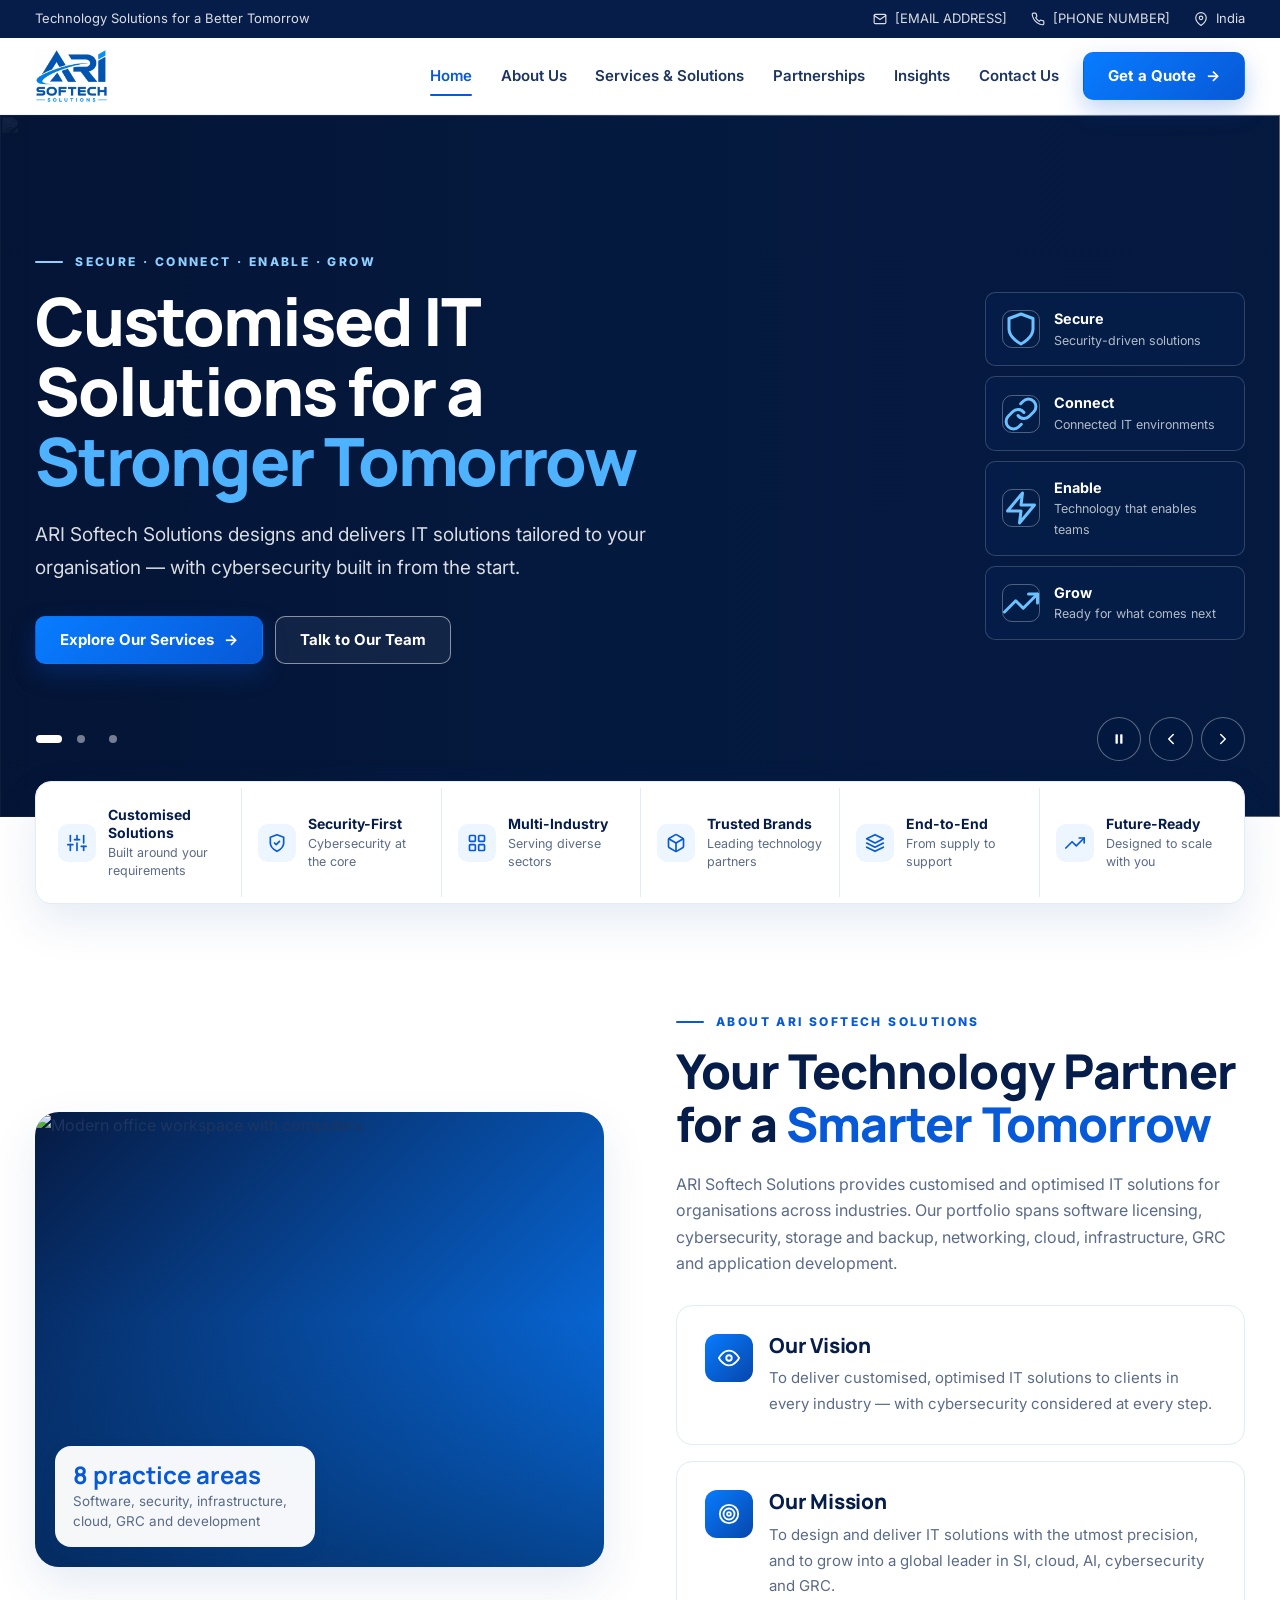
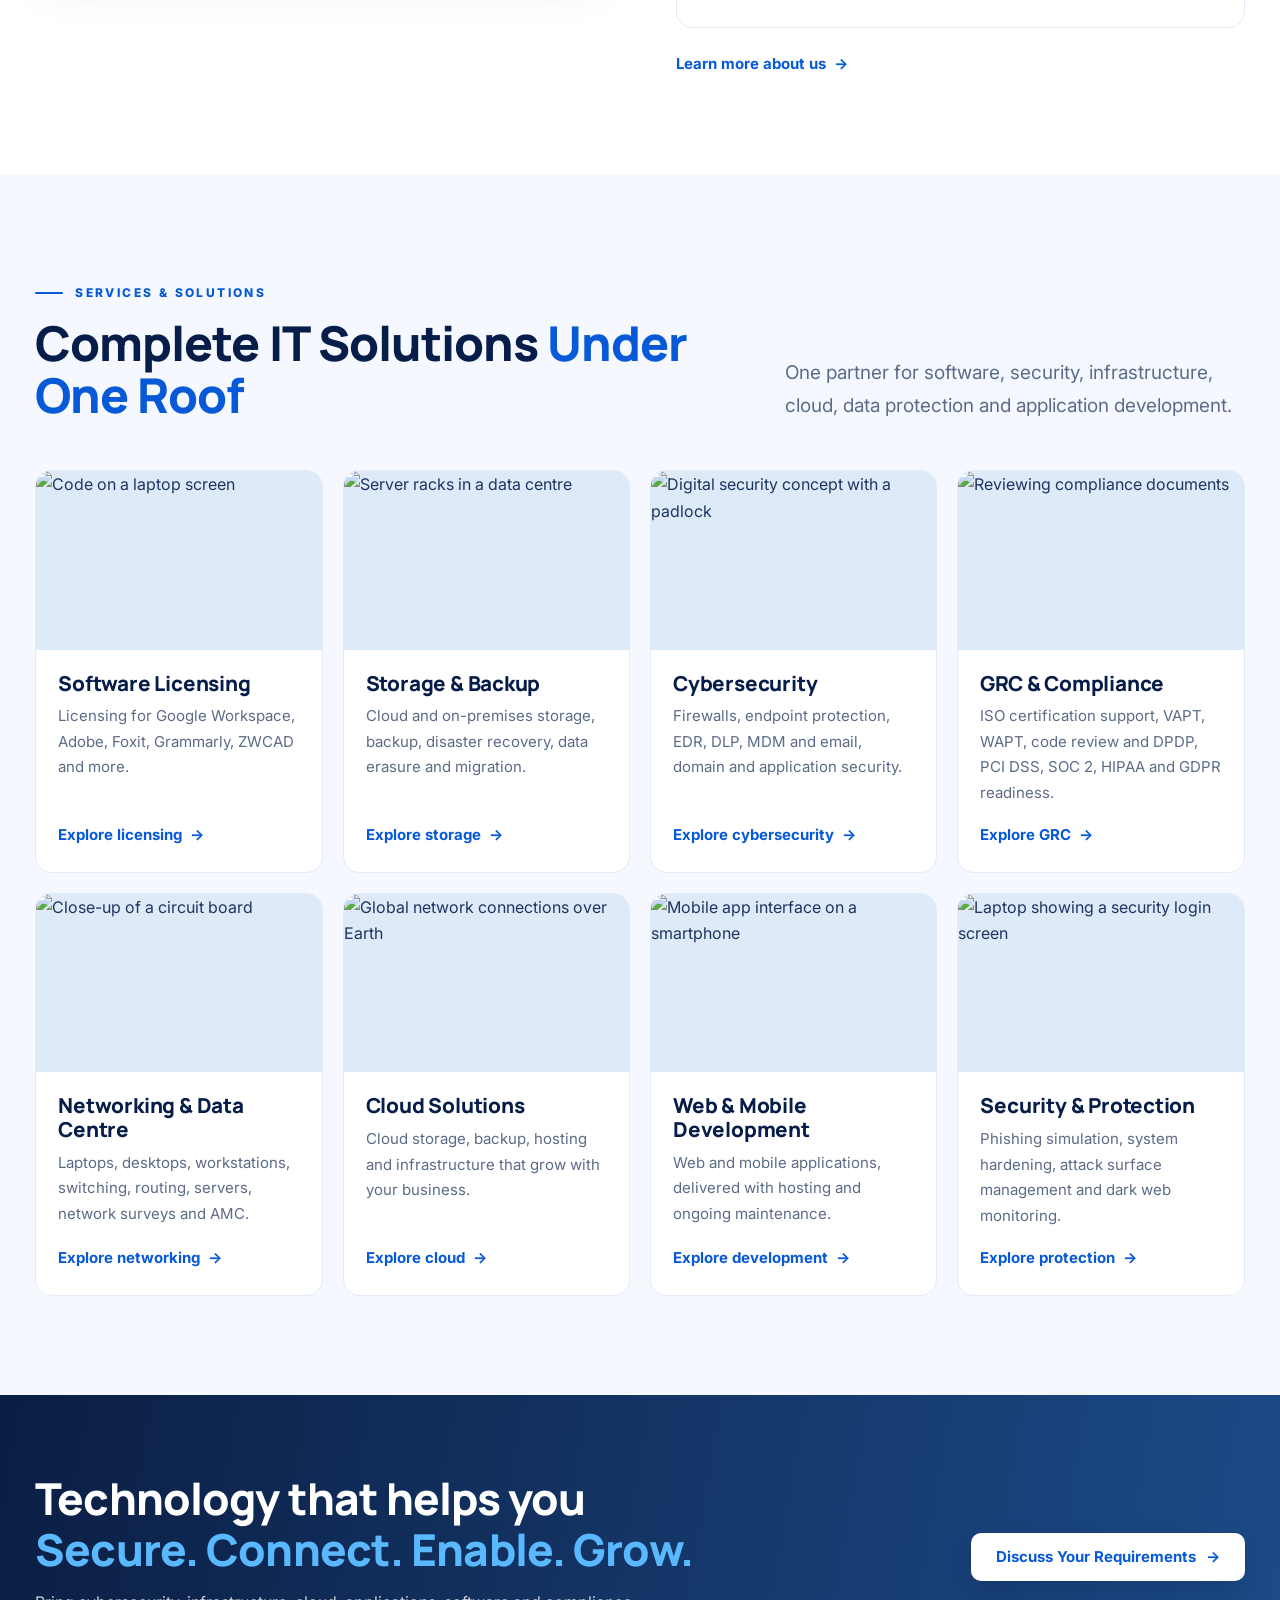
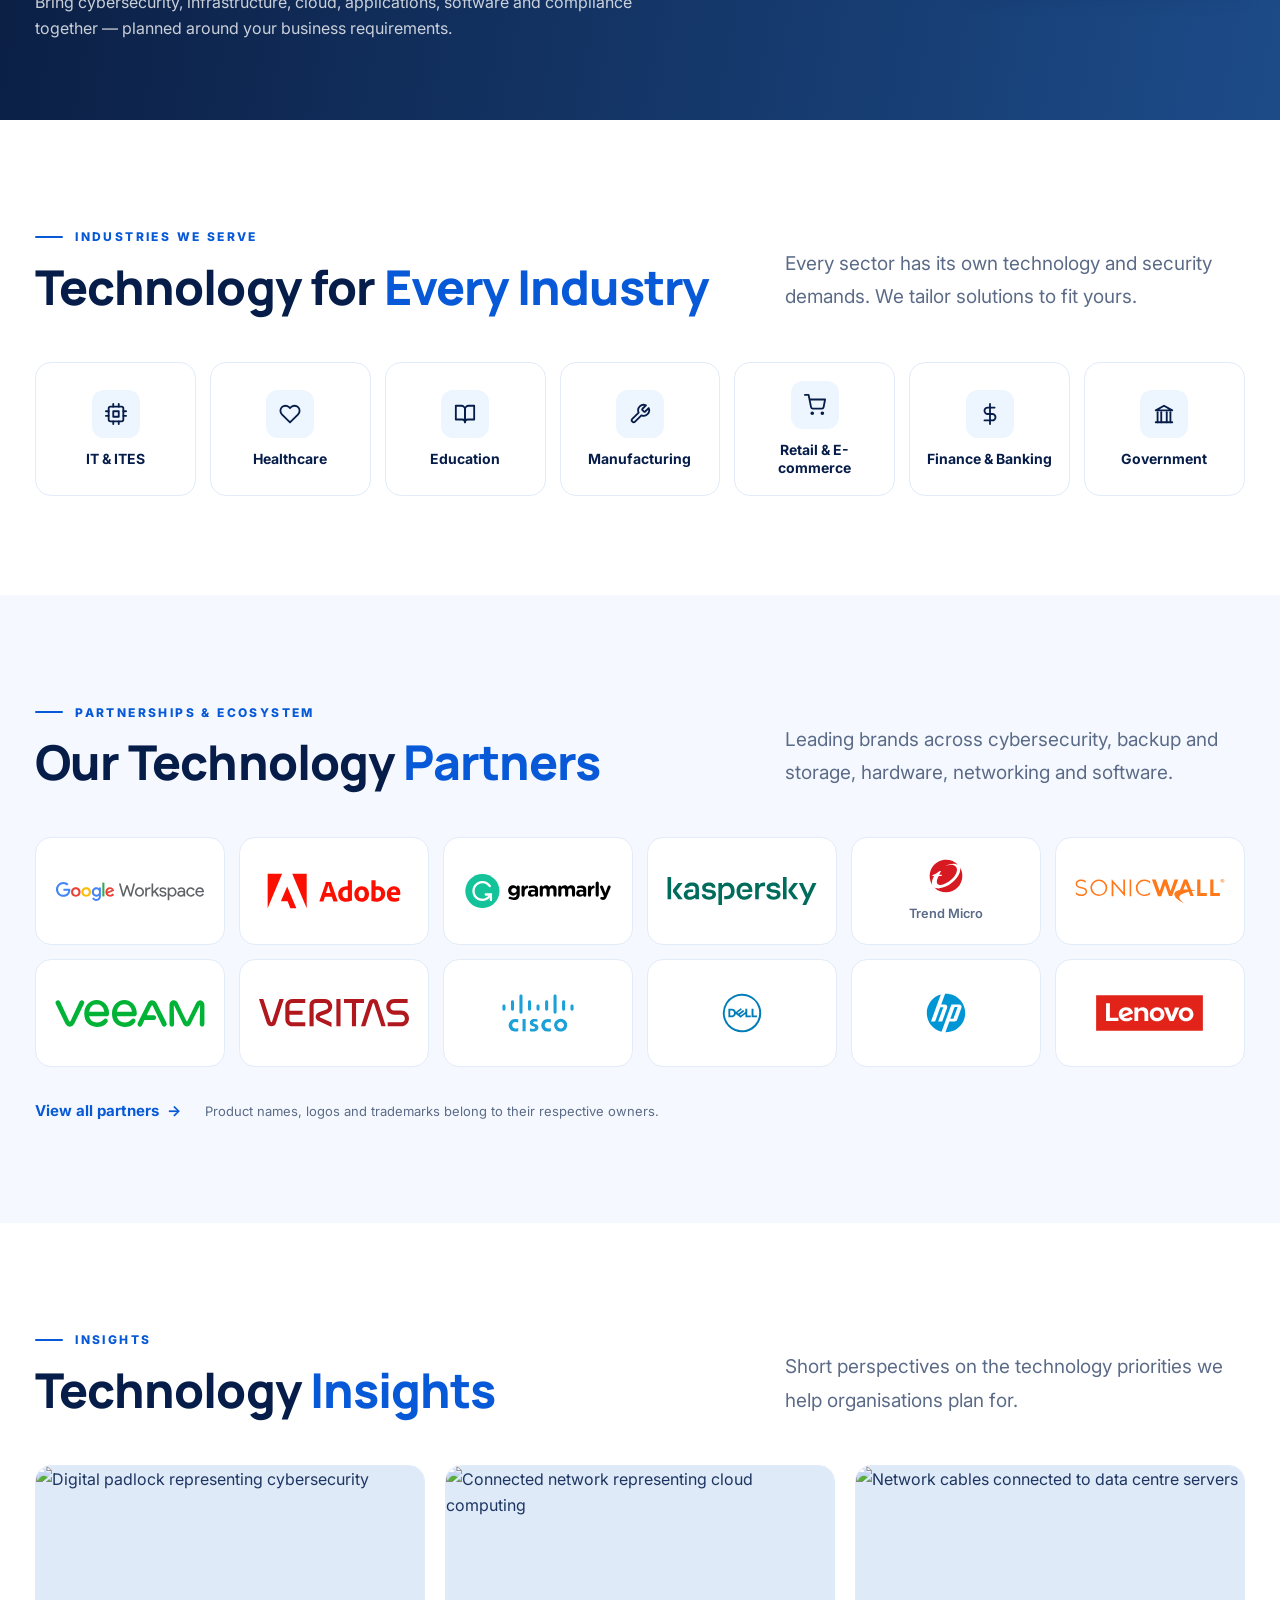
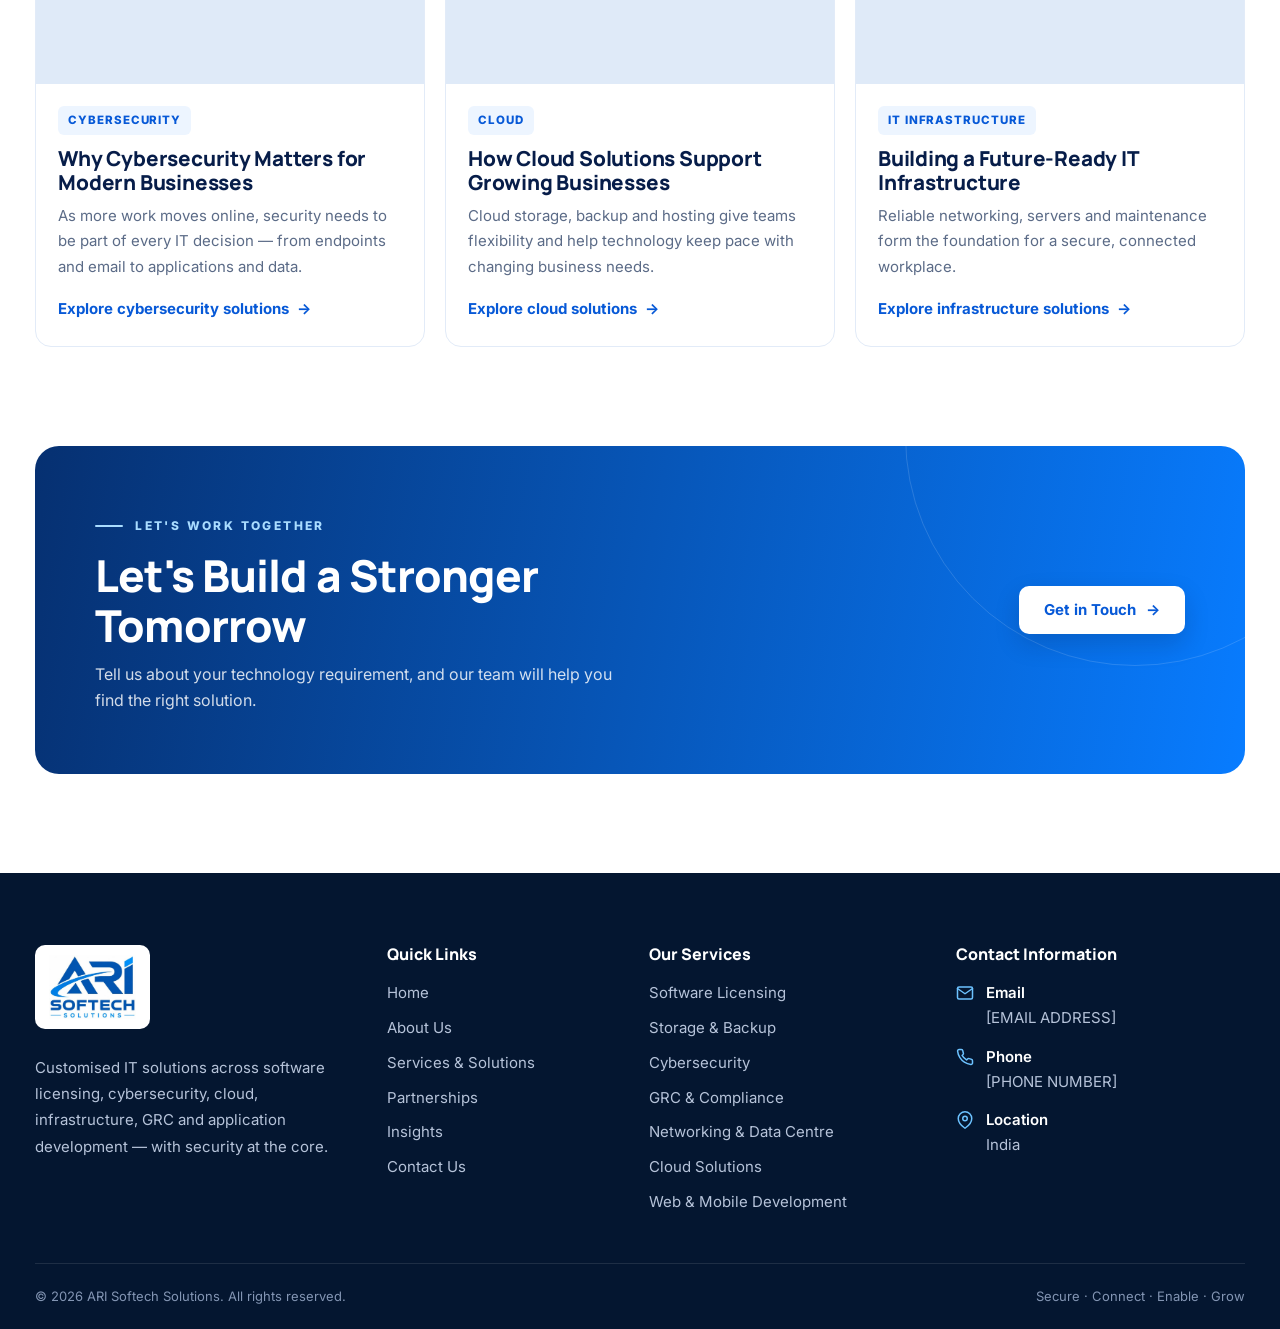
==== commit a0bade05: "Update partners to client's brand list with logos - Rebuild the Partnerships page as categorised log" ====
--- a/index.html
+++ b/index.html
@@ -210,7 +210,7 @@
             <li><span class="highlight-icon"><svg viewBox="0 0 24 24" fill="none" stroke="currentColor" stroke-width="2" stroke-linecap="round" stroke-linejoin="round" aria-hidden="true" focusable="false"><line x1="4" y1="21" x2="4" y2="14"/><line x1="4" y1="10" x2="4" y2="3"/><line x1="12" y1="21" x2="12" y2="12"/><line x1="12" y1="8" x2="12" y2="3"/><line x1="20" y1="21" x2="20" y2="16"/><line x1="20" y1="12" x2="20" y2="3"/><line x1="1" y1="14" x2="7" y2="14"/><line x1="9" y1="8" x2="15" y2="8"/><line x1="17" y1="16" x2="23" y2="16"/></svg></span><span><strong>Customised Solutions</strong><span>Built around your requirements</span></span></li>
             <li><span class="highlight-icon"><svg viewBox="0 0 24 24" fill="none" stroke="currentColor" stroke-width="2" stroke-linecap="round" stroke-linejoin="round" aria-hidden="true" focusable="false"><path d="M12 22s8-4 8-10V5l-8-3-8 3v7c0 6 8 10 8 10z"/><path d="m9 12 2 2 4-4"/></svg></span><span><strong>Security-First</strong><span>Cybersecurity at the core</span></span></li>
             <li><span class="highlight-icon"><svg viewBox="0 0 24 24" fill="none" stroke="currentColor" stroke-width="2" stroke-linecap="round" stroke-linejoin="round" aria-hidden="true" focusable="false"><rect x="3" y="3" width="7" height="7" rx="1"/><rect x="14" y="3" width="7" height="7" rx="1"/><rect x="14" y="14" width="7" height="7" rx="1"/><rect x="3" y="14" width="7" height="7" rx="1"/></svg></span><span><strong>Multi-Industry</strong><span>Serving diverse sectors</span></span></li>
-            <li><span class="highlight-icon"><svg viewBox="0 0 24 24" fill="none" stroke="currentColor" stroke-width="2" stroke-linecap="round" stroke-linejoin="round" aria-hidden="true" focusable="false"><path d="M21 16V8a2 2 0 0 0-1-1.73l-7-4a2 2 0 0 0-2 0l-7 4A2 2 0 0 0 3 8v8a2 2 0 0 0 1 1.73l7 4a2 2 0 0 0 2 0l7-4A2 2 0 0 0 21 16z"/><polyline points="3.27 6.96 12 12.01 20.73 6.96"/><line x1="12" y1="22.08" x2="12" y2="12"/></svg></span><span><strong>Software Portfolio</strong><span>Leading software brands</span></span></li>
+            <li><span class="highlight-icon"><svg viewBox="0 0 24 24" fill="none" stroke="currentColor" stroke-width="2" stroke-linecap="round" stroke-linejoin="round" aria-hidden="true" focusable="false"><path d="M21 16V8a2 2 0 0 0-1-1.73l-7-4a2 2 0 0 0-2 0l-7 4A2 2 0 0 0 3 8v8a2 2 0 0 0 1 1.73l7 4a2 2 0 0 0 2 0l7-4A2 2 0 0 0 21 16z"/><polyline points="3.27 6.96 12 12.01 20.73 6.96"/><line x1="12" y1="22.08" x2="12" y2="12"/></svg></span><span><strong>Trusted Brands</strong><span>Leading technology partners</span></span></li>
             <li><span class="highlight-icon"><svg viewBox="0 0 24 24" fill="none" stroke="currentColor" stroke-width="2" stroke-linecap="round" stroke-linejoin="round" aria-hidden="true" focusable="false"><polygon points="12 2 2 7 12 12 22 7 12 2"/><polyline points="2 17 12 22 22 17"/><polyline points="2 12 12 17 22 12"/></svg></span><span><strong>End-to-End</strong><span>From supply to support</span></span></li>
             <li><span class="highlight-icon"><svg viewBox="0 0 24 24" fill="none" stroke="currentColor" stroke-width="2" stroke-linecap="round" stroke-linejoin="round" aria-hidden="true" focusable="false"><polyline points="23 6 13.5 15.5 8.5 10.5 1 18"/><polyline points="17 6 23 6 23 12"/></svg></span><span><strong>Future-Ready</strong><span>Designed to scale with you</span></span></li>
         </ul>
@@ -284,7 +284,7 @@
                 <div class="service-media"><img src="https://images.unsplash.com/photo-1555066931-4365d14bab8c?auto=format&amp;fit=crop&amp;w=640&amp;q=75" alt="Code on a laptop screen" width="640" height="400" loading="lazy" decoding="async"></div>
                 <div class="service-body">
                     <h3>Software Licensing</h3>
-                    <p>Licensing for Microsoft, Zoho, Google Workspace, Adobe, Autodesk and more.</p>
+                    <p>Licensing for Google Workspace, Adobe, Foxit, Grammarly, ZWCAD and more.</p>
                     <a href="services-solutions.html#software" class="text-link">Explore licensing <span class="arrow" aria-hidden="true">→</span></a>
                 </div>
             </article>
@@ -400,7 +400,7 @@
 
 
 <!-- =======================================================
-     SOFTWARE PORTFOLIO
+     TECHNOLOGY PARTNERS
 ======================================================= -->
 <section class="section section--alt" id="partnerships" aria-labelledby="portfolio-title">
     <div class="container">
@@ -408,33 +408,29 @@
         <div class="section-head reveal">
             <div>
                 <p class="eyebrow">Partnerships &amp; Ecosystem</p>
-                <h2 class="section-title" id="portfolio-title">Our Software <span>Portfolio</span></h2>
-            </div>
-            <p class="lead">Licensing for leading productivity, design, engineering and document software.</p>
-        </div>
-
-        <ul class="chip-grid reveal" aria-label="Software brands in our licensing portfolio">
-            <li class="chip">Microsoft</li>
-            <li class="chip">Zoho</li>
-            <li class="chip">Google Workspace</li>
-            <li class="chip">Adobe</li>
-            <li class="chip">Foxit</li>
-            <li class="chip">Snagit</li>
-            <li class="chip">Autodesk</li>
-            <li class="chip">Ansys</li>
-            <li class="chip">Evermap</li>
-            <li class="chip">Grammarly</li>
-            <li class="chip">ZWCAD</li>
-            <li class="chip">progeCAD</li>
-            <li class="chip">Creo</li>
-            <li class="chip">Corel</li>
-            <li class="chip">Shrilipi</li>
-            <li class="chip">Anufonts</li>
+                <h2 class="section-title" id="portfolio-title">Our Technology <span>Partners</span></h2>
+            </div>
+            <p class="lead">Leading brands across cybersecurity, backup and storage, hardware, networking and software.</p>
+        </div>
+
+        <ul class="logo-grid reveal" aria-label="Selected technology partners">
+            <li class="logo-tile"><img src="assets/images/partners/google-workspace.svg" alt="" width="297" height="48" loading="lazy" decoding="async"><span class="logo-name">Google Workspace</span></li>
+            <li class="logo-tile"><img src="assets/images/partners/adobe.svg" alt="" width="166" height="48" loading="lazy" decoding="async"><span class="logo-name">Adobe</span></li>
+            <li class="logo-tile"><img src="assets/images/partners/grammarly.svg" alt="" width="181" height="48" loading="lazy" decoding="async"><span class="logo-name">Grammarly</span></li>
+            <li class="logo-tile"><img src="assets/images/partners/kaspersky.svg" alt="" width="217" height="48" loading="lazy" decoding="async"><span class="logo-name">Kaspersky</span></li>
+            <li class="logo-tile logo-tile--caption"><img src="assets/images/partners/trend-micro.svg" alt="" width="48" height="48" loading="lazy" decoding="async"><span class="logo-name">Trend Micro</span></li>
+            <li class="logo-tile"><img src="assets/images/partners/sonicwall.svg" alt="" width="242" height="48" loading="lazy" decoding="async"><span class="logo-name">SonicWall</span></li>
+            <li class="logo-tile"><img src="assets/images/partners/veeam.svg" alt="" width="227" height="48" loading="lazy" decoding="async"><span class="logo-name">Veeam</span></li>
+            <li class="logo-tile"><img src="assets/images/partners/veritas.svg" alt="" width="219" height="48" loading="lazy" decoding="async"><span class="logo-name">Veritas</span></li>
+            <li class="logo-tile"><img src="assets/images/partners/cisco.svg" alt="" width="88" height="48" loading="lazy" decoding="async"><span class="logo-name">Cisco</span></li>
+            <li class="logo-tile"><img src="assets/images/partners/dell.svg" alt="" width="48" height="48" loading="lazy" decoding="async"><span class="logo-name">Dell</span></li>
+            <li class="logo-tile"><img src="assets/images/partners/hp.svg" alt="" width="48" height="48" loading="lazy" decoding="async"><span class="logo-name">HP</span></li>
+            <li class="logo-tile"><img src="assets/images/partners/lenovo.svg" alt="" width="134" height="48" loading="lazy" decoding="async"><span class="logo-name">Lenovo</span></li>
         </ul>
 
         <div class="section-footer">
-            <a href="partnerships.html" class="text-link">View the full portfolio <span class="arrow" aria-hidden="true">→</span></a>
-            <p class="fine-print">Product names and trademarks belong to their respective owners.</p>
+            <a href="partnerships.html" class="text-link">View all partners <span class="arrow" aria-hidden="true">→</span></a>
+            <p class="fine-print">Product names, logos and trademarks belong to their respective owners.</p>
         </div>
 
     </div>
--- a/assets/css/style.css
+++ b/assets/css/style.css
@@ -1173,6 +1173,97 @@
 
 /* ---------- Partnerships page ---------- */
 .portfolio-card h3{font-size:1.1rem}
+
+.partner-groups{
+    display:grid;
+    gap:clamp(2rem,1.5rem + 1.5vw,3rem);
+}
+
+.partner-group h3{
+    margin-bottom:16px;
+    font-size:1.05rem;
+    display:flex;
+    align-items:center;
+    gap:12px;
+}
+
+.partner-group h3::after{
+    content:"";
+    flex:1;
+    height:1px;
+    background:var(--border);
+}
+
+.logo-grid{
+    display:grid;
+    grid-template-columns:repeat(auto-fill,minmax(170px,1fr));
+    gap:14px;
+}
+
+.logo-tile{
+    min-height:108px;
+    display:flex;
+    flex-direction:column;
+    align-items:center;
+    justify-content:center;
+    gap:10px;
+    padding:18px 16px;
+    border:1px solid var(--border);
+    border-radius:var(--radius);
+    background:#fff;
+    text-align:center;
+    transition:transform .3s var(--ease),box-shadow .3s ease,border-color .3s ease;
+}
+
+.logo-tile:hover{
+    transform:translateY(-3px);
+    box-shadow:var(--shadow-sm);
+    border-color:var(--border-strong);
+}
+
+.logo-tile img{
+    width:auto;
+    height:auto;
+    max-width:100%;
+    max-height:40px;
+    object-fit:contain;
+}
+
+.logo-tile .logo-name{
+    position:absolute;
+    width:1px;
+    height:1px;
+    overflow:hidden;
+    clip:rect(0 0 0 0);
+    white-space:nowrap;
+}
+
+.logo-tile--caption img{max-height:34px}
+
+.logo-tile--caption .logo-name,
+.logo-tile--text .logo-name{
+    position:static;
+    width:auto;
+    height:auto;
+    overflow:visible;
+    clip:auto;
+    white-space:normal;
+}
+
+.logo-tile--caption .logo-name{
+    color:var(--muted);
+    font-size:.8rem;
+    font-weight:600;
+}
+
+.logo-tile--text .logo-name{
+    font-family:var(--font-heading);
+    font-size:1.05rem;
+    font-weight:800;
+    letter-spacing:-.01em;
+    color:var(--navy);
+    line-height:1.25;
+}
 
 .note{
     margin-top:28px;
@@ -1653,6 +1744,19 @@
 @media (max-width:560px){
     .grid-4{grid-template-columns:1fr}
 
+    .logo-grid{
+        grid-template-columns:repeat(2,minmax(0,1fr));
+        gap:10px;
+    }
+
+    .logo-tile{
+        min-height:88px;
+        padding:14px 10px;
+    }
+
+    .logo-tile img{max-height:32px}
+    .logo-tile--text .logo-name{font-size:.95rem}
+
     .hero .btn-group,
     .page-hero .btn-group{
         flex-direction:column;
